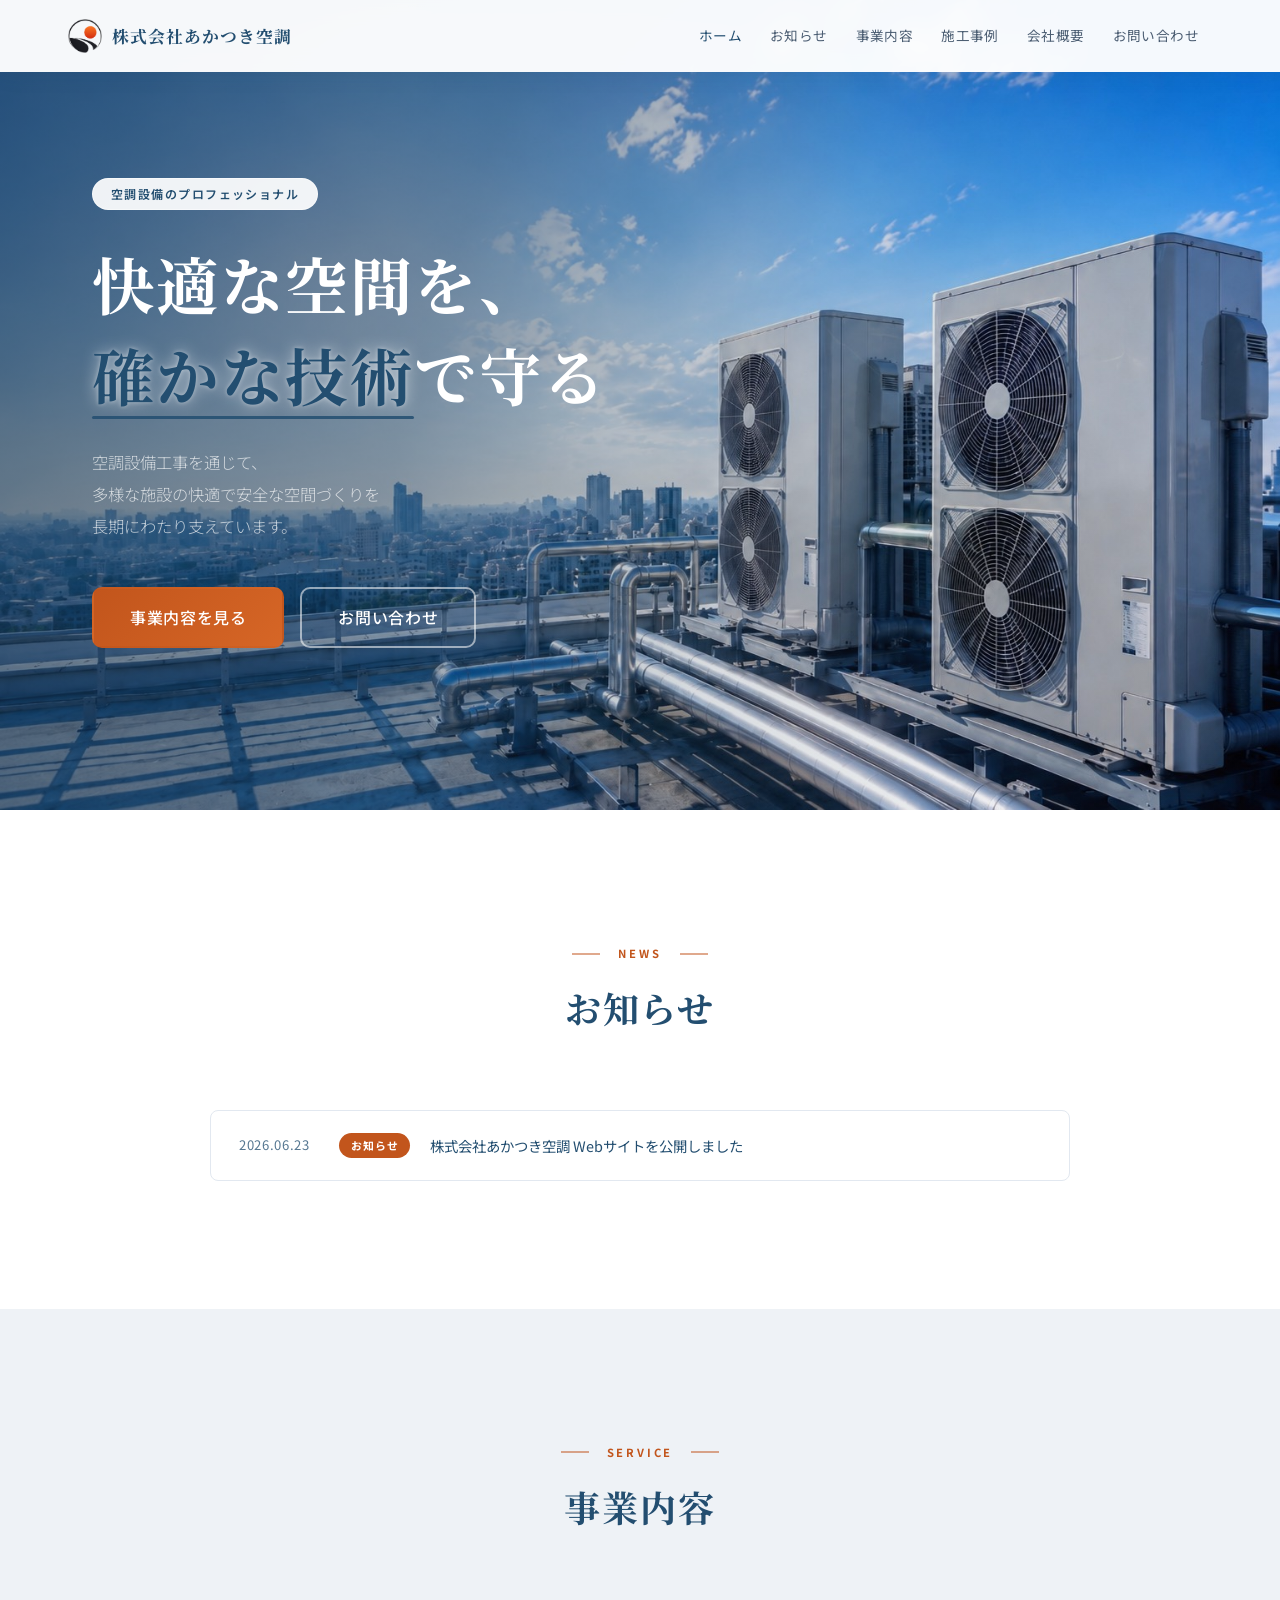
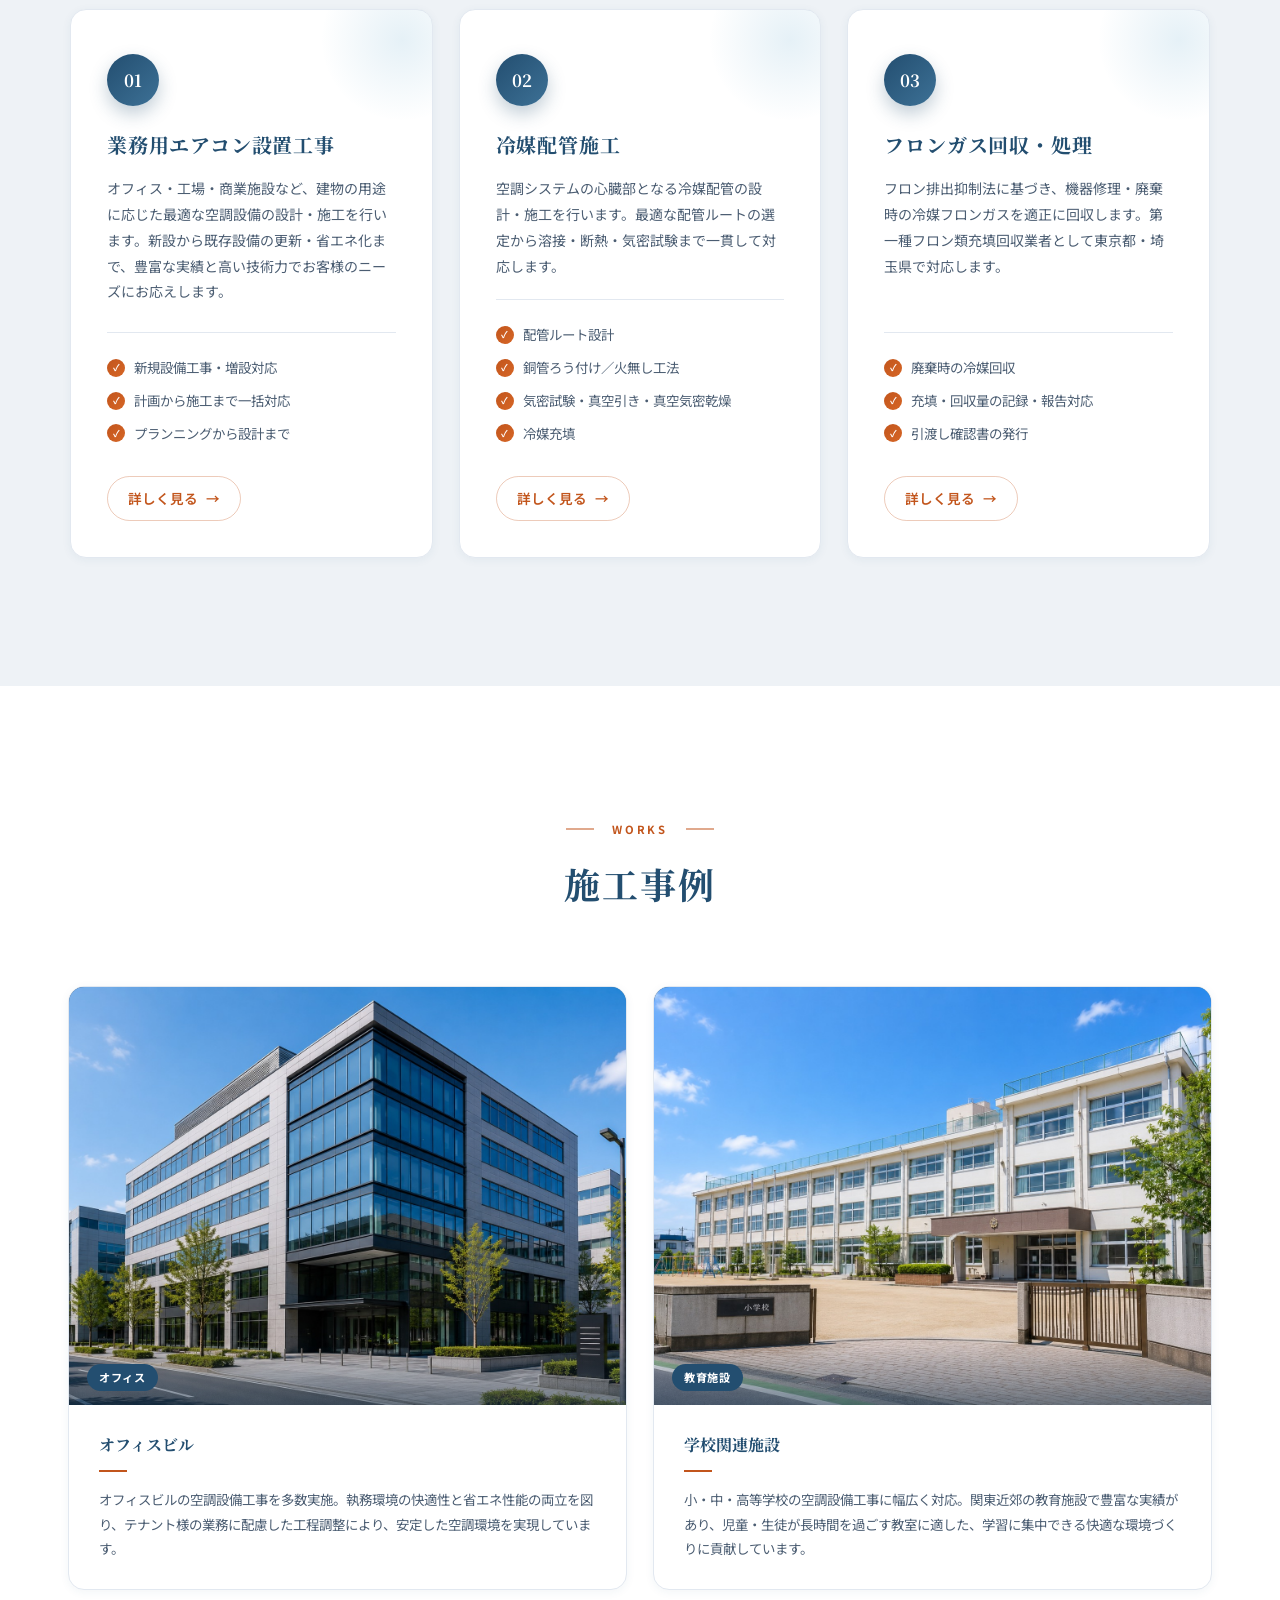
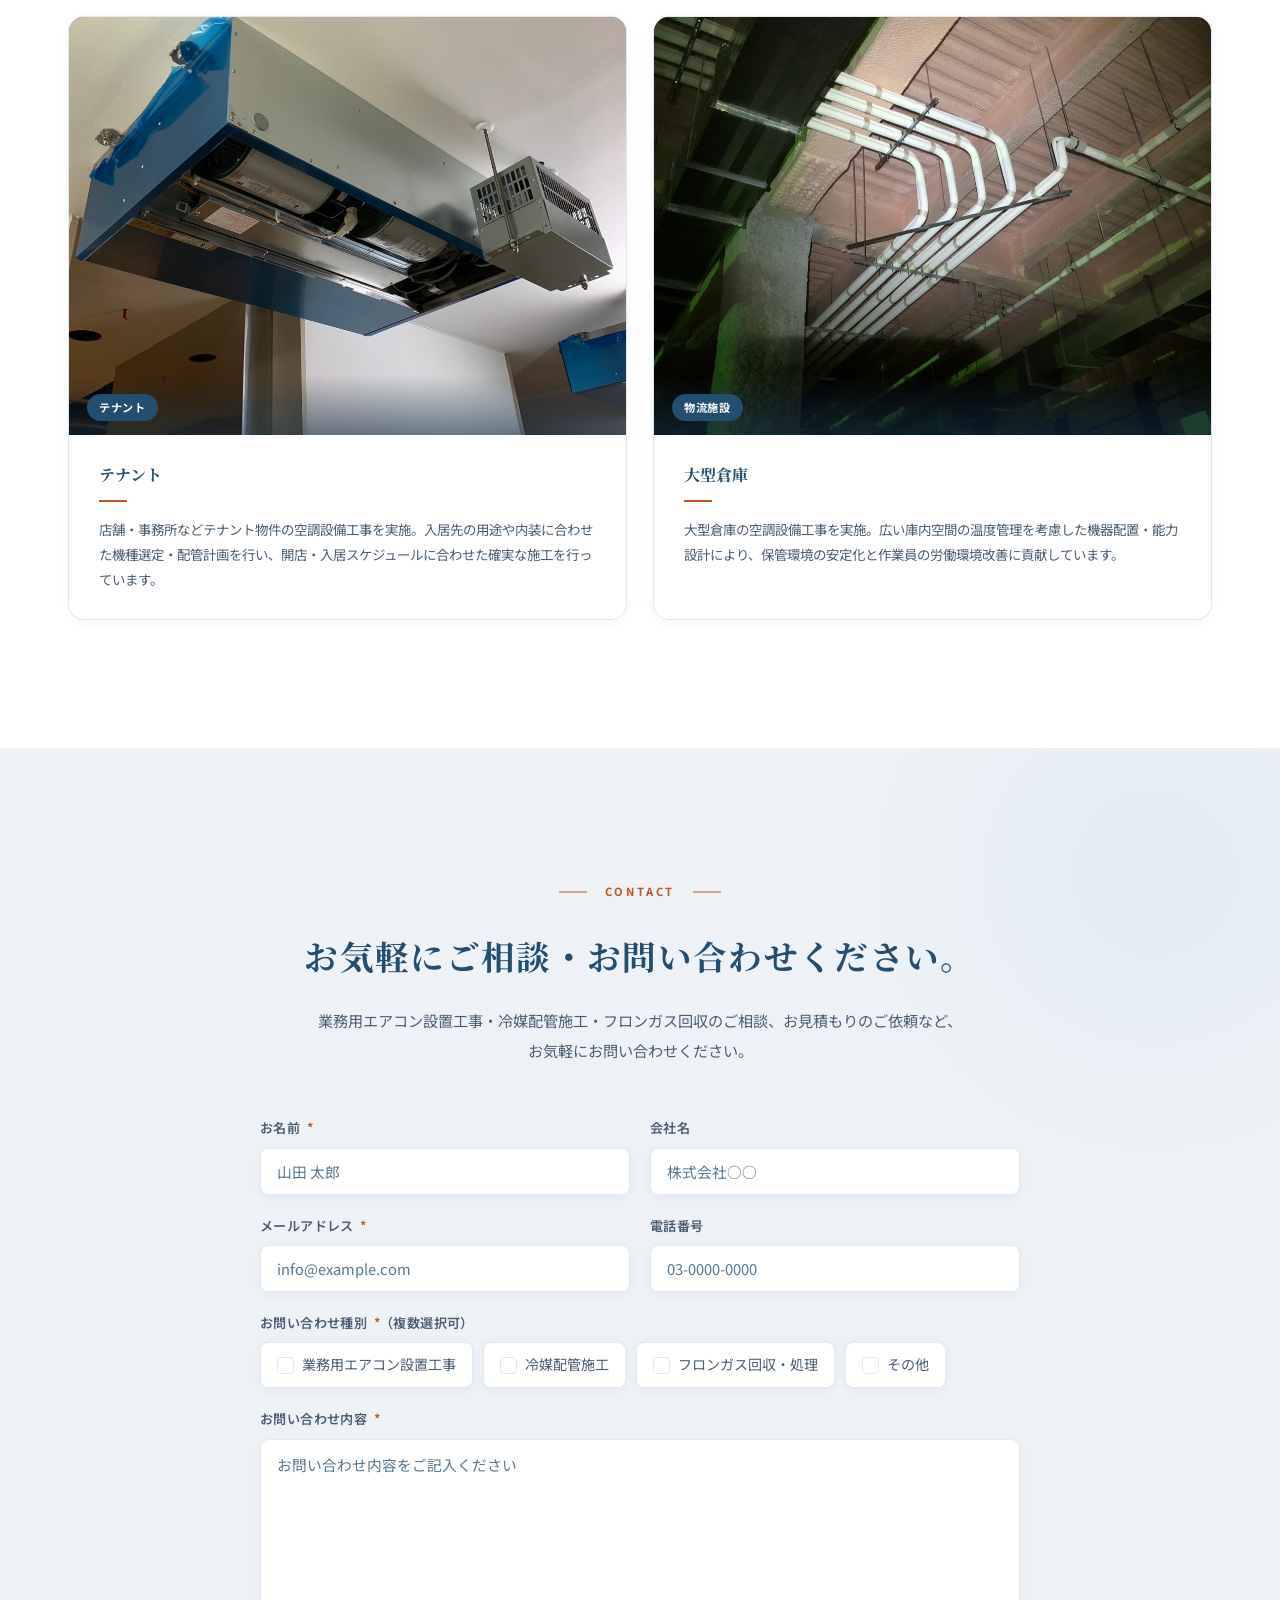
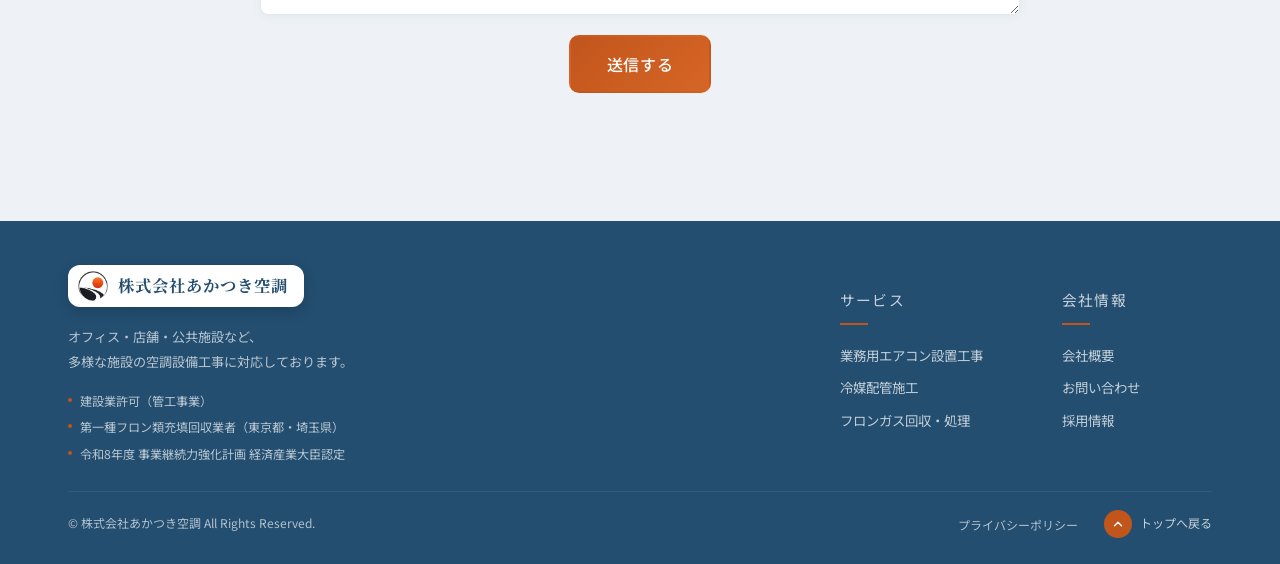
==== index.html @ e785bf06 "修正0901" ====
<!DOCTYPE html>
<html lang="ja">
<head>
    <meta charset="UTF-8">
    <meta name="viewport" content="width=device-width, initial-scale=1.0">
    <meta name="description" content="株式会社あかつき空調 - 業務用エアコン設置工事・メンテナンスを通じて、多様な施設の快適で安全な空間づくりを長期にわたり支えています。">
    <title>株式会社あかつき空調 | 業務用エアコン設置工事・メンテナンス</title>
    <!-- SEO: 本番公開時は https://example.com を実際のドメインに置き換えてください -->
    <link rel="canonical" href="https://example.com/">
    <meta name="robots" content="index, follow">
    <meta property="og:type" content="website">
    <meta property="og:site_name" content="株式会社あかつき空調">
    <meta property="og:locale" content="ja_JP">
    <meta property="og:title" content="株式会社あかつき空調 | 業務用エアコン設置工事・メンテナンス">
    <meta property="og:description" content="株式会社あかつき空調 - 業務用エアコン設置工事・メンテナンスを通じて、多様な施設の快適で安全な空間づくりを長期にわたり支えています。">
    <meta property="og:url" content="https://example.com/">
    <meta property="og:image" content="https://example.com/images/hero-photo.jpg.jpg">
    <meta name="twitter:card" content="summary_large_image">
    <meta name="twitter:title" content="株式会社あかつき空調 | 業務用エアコン設置工事・メンテナンス">
    <meta name="twitter:description" content="株式会社あかつき空調 - 業務用エアコン設置工事・メンテナンスを通じて、多様な施設の快適で安全な空間づくりを長期にわたり支えています。">
    <meta name="twitter:image" content="https://example.com/images/hero-photo.jpg.jpg">
    <link rel="icon" type="image/svg+xml" href="images/favicon.svg">
    <link rel="stylesheet" href="style.css">
    <link rel="preconnect" href="https://fonts.googleapis.com">
    <link rel="preconnect" href="https://fonts.gstatic.com" crossorigin>
    <link href="https://fonts.googleapis.com/css2?family=Noto+Serif+JP:wght@400;600;700&family=Noto+Sans+JP:wght@300;400;500;700&display=swap" rel="stylesheet">
    <script type="application/ld+json">
    {
        "@context": "https://schema.org",
        "@type": "Organization",
        "name": "株式会社あかつき空調",
        "url": "https://example.com/",
        "logo": "https://example.com/images/favicon.svg",
        "description": "業務用エアコン設置工事・冷媒配管施工・フロンガス回収処理を手がける空調設備の専門会社。",
        "foundingDate": "2025-05-23",
        "founder": {
            "@type": "Person",
            "name": "蝦名暁"
        },
        "areaServed": ["東京都", "埼玉県"]
    }
    </script>
</head>
<body>

    <!-- Header -->
    <header class="header" id="header">
        <div class="header__inner container">
            <a href="#" class="header__logo">
                <span class="logo__icon">
                    <img src="images/会社ロゴ.png" alt="株式会社あかつき空調" width="34" height="34" class="brand-mark">
                </span>
                <span class="logo__text">
                    <span class="logo__name">株式会社あかつき空調</span>
                </span>
            </a>

            <nav class="header__nav" id="nav">
                <ul class="nav__list">
                    <li><a href="#hero" class="nav__link">ホーム</a></li>
                    <li><a href="#news" class="nav__link">お知らせ</a></li>
                    <li><a href="#services" class="nav__link">事業内容</a></li>
                    <li><a href="#cases" class="nav__link">施工事例</a></li>
                    <li><a href="about.html" class="nav__link">会社概要</a></li>
                    <li><a href="#contact" class="nav__link">お問い合わせ</a></li>
                </ul>
            </nav>

            <button class="hamburger" id="hamburger" aria-label="メニューを開く">
                <span></span>
                <span></span>
                <span></span>
            </button>
        </div>
    </header>

    <main>

        <!-- ========== Hero ========== -->
        <section class="hero" id="hero">
            <div class="hero__bg-photo" aria-hidden="true"></div>
            <div class="hero__overlay" aria-hidden="true"></div>

            <div class="hero__content container">
                <p class="hero__badge fade-in">空調設備のプロフェッショナル</p>
                <h1 class="hero__title fade-in">
                    快適な空間を、<br>
                    <span class="hero__title--accent">確かな技術</span>で守る
                </h1>
                <p class="hero__desc fade-in">
                    空調設備工事を通じて、<br>多様な施設の快適で安全な空間づくりを<br>長期にわたり支えています。
                </p>
                <div class="hero__buttons fade-in">
                    <a href="#services" class="btn btn--primary btn--lg">事業内容を見る</a>
                    <a href="#contact" class="btn btn--outline btn--lg">お問い合わせ</a>
                </div>
            </div>

        </section>

        <!-- ========== News ========== -->
        <section class="news" id="news">
            <div class="container">
                <div class="section-header reveal">
                    <span class="section-label">NEWS</span>
                    <h2 class="section-title">お知らせ</h2>
                </div>
                <ul class="news__list">
                    <li class="news-item reveal">
                        <time class="news-item__date" datetime="2026-06-23">2026.06.23</time>
                        <span class="news-item__cat">お知らせ</span>
                        <span class="news-item__title">株式会社あかつき空調 Webサイトを公開しました</span>
                    </li>
                </ul>
            </div>
        </section>

        <!-- ========== Services ========== -->
        <section class="services" id="services">
            <div class="container">
                <div class="section-header reveal">
                    <span class="section-label">SERVICE</span>
                    <h2 class="section-title">事業内容</h2>
                </div>

                <div class="services__grid">

                    <div class="service-card reveal">
                        <div class="service-card__num">01</div>
                        <h3 class="service-card__title">業務用エアコン設置工事</h3>
                        <p class="service-card__text">オフィス・工場・商業施設など、建物の用途に応じた最適な空調設備の設計・施工を行います。新設から既存設備の更新・省エネ化まで、豊富な実績と高い技術力でお客様のニーズにお応えします。</p>
                        <ul class="service-card__list">
                            <li>新規設備工事・増設対応</li>
                            <li>計画から施工まで一括対応</li>
                            <li>プランニングから設計まで</li>
                        </ul>
                        <a href="service-construction.html" class="service-card__link">詳しく見る <span class="arrow">→</span></a>
                    </div>

                    <div class="service-card reveal">
                        <div class="service-card__num">02</div>
                        <h3 class="service-card__title">冷媒配管施工</h3>
                        <p class="service-card__text">空調システムの心臓部となる冷媒配管の設計・施工を行います。最適な配管ルートの選定から溶接・断熱・気密試験まで一貫して対応します。</p>
                        <ul class="service-card__list">
                            <li>配管ルート設計</li>
                            <li>銅管ろう付け／火無し工法</li>
                            <li>気密試験・真空引き・真空気密乾燥</li>
                            <li>冷媒充填</li>
                        </ul>
                        <a href="service-maintenance.html" class="service-card__link">詳しく見る <span class="arrow">→</span></a>
                    </div>

                    <div class="service-card reveal">
                        <div class="service-card__num">03</div>
                        <h3 class="service-card__title">フロンガス回収・処理</h3>
                        <p class="service-card__text">フロン排出抑制法に基づき、機器修理・廃棄時の冷媒フロンガスを適正に回収します。第一種フロン類充填回収業者として東京都・埼玉県で対応します。</p>
                        <ul class="service-card__list">
                            <li>廃棄時の冷媒回収</li>
                            <li>充填・回収量の記録・報告対応</li>
                            <li>引渡し確認書の発行</li>
                        </ul>
                        <a href="service-freon.html" class="service-card__link">詳しく見る <span class="arrow">→</span></a>
                    </div>

                </div>
            </div>
        </section>

        <!-- ========== Cases ========== -->
        <section class="cases" id="cases">
            <div class="container">
                <div class="section-header reveal">
                    <span class="section-label">WORKS</span>
                    <h2 class="section-title">施工事例</h2>
                </div>

                <div class="cases__grid">

                    <article class="case-card reveal">
                        <div class="case-card__thumb case-card__thumb--office">
                            <img src="images/オフィスビル.jpg" alt="オフィスビルの業務用エアコン設置工事" loading="lazy">
                            <span class="case-card__category">オフィス</span>
                        </div>
                        <div class="case-card__body">
                            <h3 class="case-card__title">オフィスビル</h3>
                            <p class="case-card__text">オフィスビルの空調設備工事を多数実施。執務環境の快適性と省エネ性能の両立を図り、テナント様の業務に配慮した工程調整により、安定した空調環境を実現しています。</p>
                        </div>
                    </article>

                    <article class="case-card reveal">
                        <div class="case-card__thumb case-card__thumb--school">
                            <img src="images/小学校.jpg" alt="学校施設の業務用エアコン設置工事" loading="lazy">
                            <span class="case-card__category">教育施設</span>
                        </div>
                        <div class="case-card__body">
                            <h3 class="case-card__title">学校関連施設</h3>
                            <p class="case-card__text">小・中・高等学校の空調設備工事に幅広く対応。関東近郊の教育施設で豊富な実績があり、児童・生徒が長時間を過ごす教室に適した、学習に集中できる快適な環境づくりに貢献しています。</p>
                        </div>
                    </article>

                    <article class="case-card reveal">
                        <div class="case-card__thumb case-card__thumb--tenant">
                            <img src="images/テナント.jpg" alt="テナントの業務用エアコン設置工事" loading="lazy">
                            <span class="case-card__category">テナント</span>
                        </div>
                        <div class="case-card__body">
                            <h3 class="case-card__title">テナント</h3>
                            <p class="case-card__text">店舗・事務所などテナント物件の空調設備工事を実施。入居先の用途や内装に合わせた機種選定・配管計画を行い、開店・入居スケジュールに合わせた確実な施工を行っています。</p>
                        </div>
                    </article>

                    <article class="case-card reveal">
                        <div class="case-card__thumb case-card__thumb--warehouse">
                            <img src="images/大型倉庫.jpg" alt="大型倉庫の業務用エアコン設置工事" loading="lazy">
                            <span class="case-card__category">物流施設</span>
                        </div>
                        <div class="case-card__body">
                            <h3 class="case-card__title">大型倉庫</h3>
                            <p class="case-card__text">大型倉庫の空調設備工事を実施。広い庫内空間の温度管理を考慮した機器配置・能力設計により、保管環境の安定化と作業員の労働環境改善に貢献しています。</p>
                        </div>
                    </article>

                </div>
            </div>
        </section>

        <!-- ========== Contact ========== -->
        <section class="contact" id="contact">
            <div class="contact__glow"></div>
            <div class="container">
                <div class="contact__inner reveal">
                    <span class="section-label">CONTACT</span>
                    <h2 class="contact__title">お気軽にご相談・お問い合わせください。</h2>
                    <p class="contact__desc">
                        業務用エアコン設置工事・冷媒配管施工・フロンガス回収のご相談、お見積もりのご依頼など、<br class="pc-only">
                        お気軽にお問い合わせください。
                    </p>

                    <form class="contact__form" novalidate>
                        <div class="contact__form-row">
                            <div class="contact__form-group">
                                <label class="contact__label" for="cf-name">お名前 <span class="contact__required">*</span></label>
                                <input class="contact__input" type="text" id="cf-name" name="name" placeholder="山田 太郎">
                            </div>
                            <div class="contact__form-group">
                                <label class="contact__label" for="cf-company">会社名</label>
                                <input class="contact__input" type="text" id="cf-company" name="company" placeholder="株式会社○○">
                            </div>
                        </div>
                        <div class="contact__form-row">
                            <div class="contact__form-group">
                                <label class="contact__label" for="cf-email">メールアドレス <span class="contact__required">*</span></label>
                                <input class="contact__input" type="email" id="cf-email" name="email" placeholder="info@example.com">
                            </div>
                            <div class="contact__form-group">
                                <label class="contact__label" for="cf-tel">電話番号</label>
                                <input class="contact__input" type="tel" id="cf-tel" name="tel" placeholder="03-0000-0000">
                            </div>
                        </div>
                        <div class="contact__form-group">
                            <span class="contact__label" id="cf-type-label">お問い合わせ種別 <span class="contact__required">*</span>（複数選択可）</span>
                            <div class="contact__checkbox-group" id="cf-type" role="group" aria-labelledby="cf-type-label">
                                <label class="contact__checkbox">
                                    <input type="checkbox" class="contact__checkbox-input" value="業務用エアコン設置工事">
                                    <span>業務用エアコン設置工事</span>
                                </label>
                                <label class="contact__checkbox">
                                    <input type="checkbox" class="contact__checkbox-input" value="冷媒配管施工">
                                    <span>冷媒配管施工</span>
                                </label>
                                <label class="contact__checkbox">
                                    <input type="checkbox" class="contact__checkbox-input" value="フロンガス回収・処理">
                                    <span>フロンガス回収・処理</span>
                                </label>
                                <label class="contact__checkbox">
                                    <input type="checkbox" class="contact__checkbox-input" value="その他">
                                    <span>その他</span>
                                </label>
                            </div>
                            <input type="hidden" name="type" id="cf-type-value">
                        </div>
                        <div class="contact__form-group">
                            <label class="contact__label" for="cf-message">お問い合わせ内容 <span class="contact__required">*</span></label>
                            <textarea class="contact__textarea" id="cf-message" name="message" rows="6" placeholder="お問い合わせ内容をご記入ください"></textarea>
                        </div>
                        <div class="contact__form-submit">
                            <button type="submit" class="btn btn--primary btn--lg">送信する</button>
                        </div>
                    </form>
                </div>
            </div>
        </section>

    </main>

    <!-- ========== Footer ========== -->
    <footer class="footer">
        <div class="container">
            <div class="footer__main">
                <div class="footer__brand">
                    <a href="#" class="footer__logo">
                        <img src="images/会社ロゴ.png" alt="株式会社あかつき空調" width="30" height="30" class="brand-mark">
                        <span class="footer__logo-text">
                            <span class="footer__logo-name">株式会社あかつき空調</span>
                        </span>
                    </a>
                    <p class="footer__desc">オフィス・店舗・公共施設など、<br>多様な施設の空調設備工事に対応しております。</p>
                    <ul class="footer__license-list">
                        <li>建設業許可（管工事業）</li>
                        <li>第一種フロン類充填回収業者（東京都・埼玉県）</li>
                        <li>令和8年度 事業継続力強化計画 経済産業大臣認定</li>
                    </ul>
                </div>

                <nav class="footer__nav">
                    <div class="footer__col">
                        <h4 class="footer__col-title">サービス</h4>
                        <ul>
                            <li><a href="service-construction.html">業務用エアコン設置工事</a></li>
                            <li><a href="service-maintenance.html">冷媒配管施工</a></li>
                            <li><a href="service-freon.html">フロンガス回収・処理</a></li>
                        </ul>
                    </div>
                    <div class="footer__col">
                        <h4 class="footer__col-title">会社情報</h4>
                        <ul>
                            <li><a href="about.html#message">会社概要</a></li>
                            <li><a href="#contact">お問い合わせ</a></li>
                            <li><a href="recruit.html">採用情報</a></li>
                        </ul>
                    </div>
                </nav>
            </div>

            <div class="footer__bottom">
                <p class="footer__copy">&copy; 株式会社あかつき空調 All Rights Reserved.</p>
                <div class="footer__bottom-right">
                    <ul class="footer__links">
                        <li><a href="privacy.html">プライバシーポリシー</a></li>
                    </ul>
                    <a href="#hero" class="footer__totop">
                        <span class="footer__totop-icon" aria-hidden="true">
                            <svg viewBox="0 0 24 24" fill="none" stroke="currentColor" stroke-width="2.4" stroke-linecap="round" stroke-linejoin="round">
                                <polyline points="6 15 12 9 18 15"></polyline>
                            </svg>
                        </span>
                        トップへ戻る
                    </a>
                </div>
            </div>
        </div>
    </footer>

    <script src="script.js"></script>
</body>
</html>
---- style.css ----
/* =====================================================
   AKATSUKI KUCHO — style.css
===================================================== */

/* ----- Variables ----- */
:root {
    --navy:        #234E70; /* Primary */
    --navy-2:      #2C5D82; /* Primary hover/focus */
    --navy-3:      #3D7196; /* Primary, lighter (gradients) */
    --navy-dark:   #16324A; /* Primary, darkest (overlays / footer depth) */
    --accent:      #7FB8D6; /* Cool accent (pale ice-blue) — used on dark backgrounds */
    --accent-2:    #93C5DD; /* Cool accent hover */
    --orange:      #C2551C; /* Warm highlight (bright, used sparingly) — used on light backgrounds */
    --orange-2:    #D66626; /* Warm highlight hover */
    --white:       #FFFFFF; /* Surface */
    --bg:          #F8FAFC; /* Background */
    --bg-2:        #EEF2F6; /* Background, slightly deeper (services / contact) */
    --border:      #E2E8F0;
    --gray:        #567791; /* Secondary */
    --text:        #1F2937; /* Text */
    --text-2:      #4B5D72; /* Text, muted */

    --serif:  'Noto Serif JP', serif;
    --sans:   'Noto Sans JP', sans-serif;

    --sh-sm:     0 2px 10px rgba(35,78,112,.06);
    --sh-md:     0 10px 32px rgba(35,78,112,.08);
    --sh-lg:     0 20px 60px rgba(35,78,112,.12);
    --sh-orange: 0 8px 22px rgba(194,85,28,.30);

    --ease:   0.3s ease;
    --r:      8px;
    --r-lg:   16px;
    --header: 72px;
    --wrap:   1200px;
}

/* ----- Reset ----- */
*, *::before, *::after { box-sizing: border-box; margin: 0; padding: 0; }
html  { scroll-behavior: smooth; }
body  { font-family: var(--sans); color: var(--text); background: var(--white); line-height: 1.7; -webkit-font-smoothing: antialiased; }
img   { max-width: 100%; display: block; }
a     { text-decoration: none; color: inherit; }
ul    { list-style: none; }
button { font-family: inherit; }

/* ----- Layout ----- */
.container {
    max-width: var(--wrap);
    margin: 0 auto;
    padding: 0 28px;
}

.pc-only { display: block; }

/* ----- Buttons ----- */
.btn {
    display: inline-flex;
    align-items: center;
    justify-content: center;
    gap: 8px;
    padding: 11px 26px;
    border-radius: var(--r);
    font-family: var(--sans);
    font-size: .9rem;
    font-weight: 500;
    letter-spacing: .04em;
    cursor: pointer;
    border: 2px solid transparent;
    transition: background var(--ease), border-color var(--ease),
                color var(--ease), transform var(--ease), box-shadow var(--ease);
}

.btn--lg { padding: 15px 36px; font-size: 1rem; border-radius: 10px; }

.btn--primary {
    background: linear-gradient(135deg, var(--orange) 0%, var(--orange-2) 100%);
    color: var(--white);
    border-color: transparent;
}
.btn--primary:hover {
    background: linear-gradient(135deg, var(--orange-2) 0%, #E07A3C 100%);
    border-color: transparent;
    transform: translateY(-2px);
    box-shadow: var(--sh-orange);
}

.btn--outline {
    background: transparent;
    color: var(--white);
    border-color: rgba(255,255,255,.55);
}
.btn--outline:hover {
    background: rgba(255,255,255,.08);
    border-color: var(--white);
}

.btn--white {
    background: var(--white);
    color: var(--navy);
    border-color: var(--white);
    font-weight: 700;
}
.btn--white:hover {
    background: var(--bg);
    transform: translateY(-2px);
    box-shadow: var(--sh-lg);
}

/* ----- Section header ----- */
.section-header {
    text-align: center;
    margin-bottom: 72px;
}

.section-label {
    display: inline-block;
    font-size: .7rem;
    font-weight: 700;
    letter-spacing: .25em;
    color: var(--orange);
    margin-bottom: 14px;
    position: relative;
    padding: 0 18px;
}
.section-label::before,
.section-label::after {
    content: '';
    position: absolute;
    top: 50%;
    width: 28px;
    height: 1px;
    background: var(--orange);
    transform: translateY(-50%);
}
.section-label::before { right: 100%; }
.section-label::after  { left:  100%; }

.section-label--light            { color: rgba(255,255,255,.65); }
.section-label--light::before,
.section-label--light::after     { background: rgba(255,255,255,.35); }

.section-title {
    font-family: var(--serif);
    font-size: clamp(1.7rem, 3vw, 2.25rem);
    font-weight: 700;
    color: var(--navy);
    letter-spacing: .05em;
    margin-bottom: 16px;
}
.section-title--light { color: var(--white); }

.section-desc {
    color: var(--text-2);
    font-size: .95rem;
    max-width: 480px;
    margin: 0 auto;
}

/* ----- Scroll-reveal ----- */
.reveal {
    opacity: 0;
    transform: translateY(36px);
    transition: opacity .7s ease, transform .7s ease;
}
.reveal.visible {
    opacity: 1;
    transform: none;
}

/* ----- Hero fade-in (on load) ----- */
.fade-in {
    opacity: 0;
    transform: translateY(24px);
    animation: fadeUp .85s ease forwards;
}
.fade-in:nth-child(1) { animation-delay: .10s; }
.fade-in:nth-child(2) { animation-delay: .22s; }
.fade-in:nth-child(3) { animation-delay: .38s; }
.fade-in:nth-child(4) { animation-delay: .54s; }

@keyframes fadeUp {
    to { opacity: 1; transform: none; }
}

/* =====================================================
   HEADER
===================================================== */
.header {
    position: fixed;
    inset: 0 0 auto 0;
    height: var(--header);
    z-index: 200;
    background: rgba(255,255,255,.96);
    backdrop-filter: blur(10px);
    box-shadow: 0 2px 20px rgba(35,78,112,.10);
    transition: background var(--ease), box-shadow var(--ease);
}
.header.scrolled.scrolling {
    background: rgba(255,255,255,.75);
    box-shadow: none;
}

.header__inner {
    display: flex;
    align-items: center;
    height: 100%;
    gap: 24px;
}

/* Logo */
.header__logo {
    display: flex;
    align-items: center;
    gap: 10px;
    flex-shrink: 0;
}
.brand-mark {
    display: block;
    object-fit: contain;
}
.logo__text {
    display: flex;
    flex-direction: column;
    line-height: 1.1;
}
.logo__name {
    font-family: var(--serif);
    font-size: 1.05rem;
    font-weight: 700;
    color: var(--navy);
    letter-spacing: .06em;
}

/* Nav */
.header__nav { margin-left: auto; }

.nav__list {
    display: flex;
    gap: 2px;
}
.nav__link {
    display: block;
    padding: 8px 13px;
    font-size: .85rem;
    color: var(--text-2);
    font-weight: 400;
    border-radius: var(--r);
    letter-spacing: .03em;
    transition: color var(--ease), background var(--ease);
}
.nav__link:hover {
    color: var(--navy);
    background: rgba(127,184,214,.14);
}
.nav__link--active { color: var(--navy); background: transparent; }

/* Hamburger */
.hamburger {
    display: none;
    flex-direction: column;
    justify-content: center;
    gap: 5px;
    width: 38px;
    height: 38px;
    background: none;
    border: none;
    cursor: pointer;
    padding: 5px;
    margin-left: auto;
}
.hamburger span {
    display: block;
    height: 2px;
    background: var(--navy);
    border-radius: 2px;
    transition: transform .3s ease, opacity .3s ease;
    transform-origin: center;
}
.hamburger.open span:nth-child(1) { transform: translateY(7px) rotate(45deg); }
.hamburger.open span:nth-child(2) { opacity: 0; transform: scaleX(0); }
.hamburger.open span:nth-child(3) { transform: translateY(-7px) rotate(-45deg); }

/* =====================================================
   HERO
===================================================== */
.hero {
    position: relative;
    min-height: 90vh;
    display: flex;
    align-items: center;
    background: var(--navy-dark); /* ultimate fallback */
    overflow: hidden;
    padding-top: var(--header);
}

/* Hero background photo */
.hero__bg-photo {
    position: absolute;
    inset: 0;
    z-index: 0;
    background-image: url('images/heroグリッド無.jpg');
    background-size: cover;
    background-position: center bottom;
    background-repeat: no-repeat;
}

/* Left-to-right overlay: dark on text side, transparent on bright side */
.hero__overlay {
    position: absolute;
    inset: 0;
    z-index: 1;
    background: linear-gradient(
        108deg,
        rgba(22, 50, 74, 0.68) 0%,
        rgba(22, 50, 74, 0.50) 35%,
        rgba(22, 50, 74, 0.16) 60%,
        rgba(22, 50, 74, 0.0)  100%
    );
}



/* Content */
.hero__content {
    position: relative;
    z-index: 4;
    max-width: 760px;
    padding-top: 32px;
    padding-bottom: 88px;
    margin-left: 5%;
    margin-right: auto;
}

.hero__badge {
    display: inline-block;
    background: rgba(255,255,255,.92);
    border: 1px solid rgba(255,255,255,.5);
    color: var(--navy);
    padding: 5px 18px;
    border-radius: 100px;
    font-size: .75rem;
    font-weight: 600;
    letter-spacing: .12em;
    margin-bottom: 28px;
}

.hero__title {
    font-family: var(--serif);
    font-size: clamp(2.3rem, 5vw, 3.9rem);
    font-weight: 700;
    color: var(--white);
    line-height: 1.45;
    margin-bottom: 28px;
    letter-spacing: .04em;
}
.hero__title--accent {
    color: var(--navy);
    text-shadow: 0 0 16px rgba(255,255,255,.6), 0 0 4px rgba(255,255,255,.4);
    position: relative;
    display: inline-block;
}
.hero__title--accent::after {
    content: '';
    position: absolute;
    bottom: 0px;
    left: 0;
    right: 0;
    height: 3px;
    background: var(--navy);
    border-radius: 2px;
    opacity: .85;
}

.hero__desc {
    color: rgba(255,255,255,.7);
    font-size: 1.02rem;
    font-weight: 300;
    line-height: 1.95;
    margin-bottom: 44px;
}

.hero__buttons { display: flex; gap: 16px; flex-wrap: wrap; }



/* =====================================================
   SERVICES
===================================================== */
.services {
    padding: 128px 0;
    background: var(--bg-2);
}

.services__grid {
    display: grid;
    grid-template-columns: repeat(3, 1fr);
    gap: 26px;
    max-width: 1140px;
    margin: 0 auto;
}

.service-card {
    background: var(--white);
    border: 1px solid var(--border);
    border-radius: var(--r-lg);
    padding: 44px 36px 36px;
    position: relative;
    overflow: hidden;
    box-shadow: var(--sh-sm);
    transition: transform .4s var(--ease), box-shadow .4s var(--ease), border-color var(--ease);
    display: flex;
    flex-direction: column;
}

/* Top accent bar that sweeps in on hover */
.service-card::before {
    content: '';
    position: absolute;
    top: 0; left: 0; right: 0;
    height: 4px;
    background: linear-gradient(90deg, var(--orange) 0%, var(--navy-3) 100%);
    transform: scaleX(0);
    transform-origin: left;
    transition: transform .5s ease;
}
.service-card:hover::before { transform: scaleX(1); }

/* Soft decorative glow tucked into the corner */
.service-card::after {
    content: '';
    position: absolute;
    top: -50px; right: -50px;
    width: 160px;
    height: 160px;
    background: radial-gradient(circle, rgba(127,184,214,.20) 0%, rgba(127,184,214,0) 72%);
    border-radius: 50%;
    z-index: 0;
    pointer-events: none;
    transition: transform .5s ease;
}
.service-card:hover::after { transform: scale(1.15); }

.service-card > * {
    position: relative;
    z-index: 1;
}

.service-card:hover {
    transform: translateY(-8px);
    box-shadow: 0 22px 46px rgba(35,78,112,.16), 0 6px 18px rgba(194,85,28,.07);
    border-color: rgba(127,184,214,.45);
}

/* Featured (dark) card */
.service-card--dark {
    background: linear-gradient(150deg, var(--navy) 0%, var(--navy-3) 100%);
    border-color: transparent;
    color: var(--white);
}
.service-card--dark:hover { border-color: rgba(127,184,214,.45); }

.service-card__badge {
    position: absolute;
    top: -12px;
    left: 36px;
    background: var(--navy);
    color: var(--white);
    font-size: .68rem;
    font-weight: 700;
    padding: 4px 12px;
    border-radius: 100px;
    letter-spacing: .06em;
}

.service-card__num {
    width: 52px;
    height: 52px;
    border-radius: 50%;
    background: linear-gradient(135deg, var(--navy) 0%, var(--navy-3) 100%);
    color: var(--white);
    font-family: var(--serif);
    font-size: 1.05rem;
    font-weight: 700;
    letter-spacing: 0;
    display: flex;
    align-items: center;
    justify-content: center;
    margin-bottom: 22px;
    box-shadow: 0 8px 18px rgba(35,78,112,.28);
    transition: transform var(--ease);
}
.service-card:hover .service-card__num { transform: scale(1.08) rotate(-6deg); }
.service-card--dark .service-card__num { background: rgba(255,255,255,.12); box-shadow: none; }

.service-card__icon-wrap {
    width: 66px;
    height: 66px;
    background: rgba(127,184,214,.10);
    border-radius: 13px;
    display: flex;
    align-items: center;
    justify-content: center;
    margin-bottom: 24px;
}
.service-card--dark .service-card__icon-wrap { background: rgba(255,255,255,.08); }

.service-card__title {
    font-family: var(--serif);
    font-size: 1.25rem;
    font-weight: 700;
    color: var(--navy);
    letter-spacing: .04em;
    margin-bottom: 14px;
}
.service-card--dark .service-card__title { color: var(--white); }

.service-card__text {
    font-size: .875rem;
    color: var(--text-2);
    flex: 1;
    line-height: 1.85;
    margin-bottom: 20px;
}
.service-card--dark .service-card__text { color: rgba(255,255,255,.65); }

.service-card__list {
    border-top: 1px solid var(--border);
    padding-top: 18px;
    margin-bottom: 26px;
}
.service-card--dark .service-card__list { border-color: rgba(255,255,255,.12); }

.service-card__list li {
    font-size: .84rem;
    color: var(--text-2);
    padding: 5px 0;
    display: flex;
    align-items: center;
    gap: 9px;
}
.service-card--dark .service-card__list li { color: rgba(255,255,255,.7); }

.service-card__list li::before {
    content: '✓';
    width: 18px;
    height: 18px;
    flex-shrink: 0;
    border-radius: 50%;
    background: linear-gradient(135deg, var(--orange) 0%, var(--orange-2) 100%);
    color: var(--white);
    font-size: .58rem;
    font-weight: 700;
    line-height: 1;
    display: flex;
    align-items: center;
    justify-content: center;
}

.service-card__link {
    align-self: flex-start;
    font-size: .85rem;
    font-weight: 600;
    color: var(--orange);
    display: inline-flex;
    align-items: center;
    gap: 8px;
    padding: 10px 20px;
    border-radius: 100px;
    border: 1.5px solid rgba(194,85,28,.3);
    transition: background var(--ease), color var(--ease), border-color var(--ease), gap var(--ease);
}
.service-card__link:hover {
    background: var(--orange);
    border-color: var(--orange);
    color: var(--white);
    gap: 12px;
}
.service-card__link--light { color: rgba(255,255,255,.85); border-color: rgba(255,255,255,.3); }
.service-card__link--light:hover { background: var(--white); color: var(--navy); border-color: var(--white); }

.arrow { display: inline-block; transition: transform var(--ease); }
.service-card__link:hover .arrow { transform: translateX(4px); }

/* =====================================================
   FEATURES
===================================================== */
/* =====================================================
   STATS
===================================================== */
.stats {
    position: relative;
    padding: 128px 0;
    background: var(--navy);
    overflow: hidden;
}

.stats__bg-grid {
    position: absolute;
    inset: 0;
    background-image:
        linear-gradient(rgba(127,184,214,.05) 1px, transparent 1px),
        linear-gradient(90deg, rgba(127,184,214,.05) 1px, transparent 1px);
    background-size: 56px 56px;
}

.stats .container { position: relative; z-index: 1; }

.stats__grid {
    display: grid;
    grid-template-columns: repeat(4, 1fr);
    gap: 24px;
    margin-top: 8px;
}

.stat-item {
    text-align: center;
    padding: 44px 16px;
    border: 1px solid rgba(127,184,214,.20);
    border-radius: var(--r-lg);
    background: rgba(255,255,255,.04);
    box-shadow: inset 0 1px 0 rgba(255,255,255,.06);
    transition: background var(--ease), border-color var(--ease), box-shadow var(--ease);
}
.stat-item:hover {
    background: rgba(255,255,255,.07);
    border-color: rgba(127,184,214,.4);
    box-shadow:
        0 10px 28px rgba(16,32,48,.28),
        inset 0 1px 0 rgba(255,255,255,.1);
}

.stat-item__num {
    display: flex;
    align-items: baseline;
    justify-content: center;
    gap: 4px;
    margin-bottom: 10px;
}

.counter {
    font-family: var(--serif);
    font-size: clamp(2.6rem, 4vw, 3.5rem);
    font-weight: 700;
    color: var(--white);
    line-height: 1;
}

.stat-item__unit {
    font-size: 1rem;
    color: var(--accent);
    font-weight: 700;
}

.stat-item__label {
    font-size: .8rem;
    color: rgba(255,255,255,.68);
    letter-spacing: .07em;
}

/* =====================================================
   CASES
===================================================== */
.cases {
    padding: 128px 0;
    background: var(--white);
}

.cases__grid {
    display: grid;
    grid-template-columns: repeat(2, 1fr);
    gap: 26px;
}

.case-card {
    background: var(--white);
    border: 1px solid var(--border);
    border-radius: var(--r-lg);
    position: relative;
    overflow: hidden;
    box-shadow: var(--sh-sm);
    transition: transform var(--ease), box-shadow var(--ease), border-color var(--ease);
}
.case-card:hover {
    transform: translateY(-6px);
    box-shadow: 0 20px 42px rgba(35,78,112,.14), 0 6px 16px rgba(194,85,28,.06);
    border-color: rgba(127,184,214,.4);
}

/* Top accent bar that sweeps in on hover */
.case-card::before {
    content: '';
    position: absolute;
    top: 0; left: 0; right: 0;
    height: 4px;
    background: linear-gradient(90deg, var(--orange) 0%, var(--navy-3) 100%);
    transform: scaleX(0);
    transform-origin: left;
    transition: transform .5s ease;
    z-index: 3;
}
.case-card:hover::before { transform: scaleX(1); }

/* Thumbnail */
.case-card__thumb {
    aspect-ratio: 4 / 3;
    position: relative;
    display: flex;
    align-items: center;
    justify-content: center;
    overflow: hidden;
}
.case-card__thumb--office    { background: linear-gradient(140deg, #234E70 0%, #3D7196 60%, #16324A 100%); }
.case-card__thumb--school    { background: linear-gradient(140deg, #24485C 0%, #4A7B93 60%, #17323F 100%); }
.case-card__thumb--tenant    { background: linear-gradient(140deg, #2A567A 0%, #4A82A6 60%, #1A3A52 100%); }
.case-card__thumb--warehouse { background: linear-gradient(140deg, #2C4A63 0%, #5F7D95 60%, #1D3547 100%); }

/* Subtle pattern overlay */
.case-card__thumb::before {
    content: '';
    position: absolute;
    inset: 0;
    background:
        repeating-linear-gradient(0deg, transparent, transparent 28px, rgba(255,255,255,.025) 28px, rgba(255,255,255,.025) 29px),
        repeating-linear-gradient(90deg, transparent, transparent 28px, rgba(255,255,255,.025) 28px, rgba(255,255,255,.025) 29px);
}

/* Orange gradient accent at bottom */
.case-card__thumb::after {
    content: '';
    position: absolute;
    bottom: 0; left: 0; right: 0;
    height: 60px;
    background: linear-gradient(to top, rgba(22,50,74,.55), transparent);
}

.case-card__thumb img {
    position: absolute;
    inset: 0;
    width: 100%;
    height: 100%;
    object-fit: cover;
    z-index: 0;
    transition: transform .6s ease;
}
.case-card:hover .case-card__thumb img { transform: scale(1.08); }

.case-card__thumb-icon {
    position: absolute;
    z-index: 1;
}

.case-card__category {
    position: absolute;
    bottom: 14px;
    left: 18px;
    z-index: 2;
    background: var(--navy);
    color: var(--white);
    font-size: .7rem;
    font-weight: 700;
    padding: 4px 12px;
    border-radius: 100px;
    letter-spacing: .06em;
}

.case-card__body { padding: 28px 30px; }

.case-card__meta {
    font-size: .72rem;
    color: var(--gray);
    letter-spacing: .07em;
    margin-bottom: 9px;
}

.case-card__title {
    font-family: var(--serif);
    font-size: 1rem;
    font-weight: 700;
    color: var(--navy);
    line-height: 1.55;
    margin-bottom: 15px;
    padding-bottom: 14px;
    position: relative;
}
.case-card__title::after {
    content: '';
    position: absolute;
    left: 0;
    bottom: 0;
    width: 28px;
    height: 2px;
    background: var(--orange);
    transition: width var(--ease);
}
.case-card:hover .case-card__title::after { width: 44px; }

.case-card__text {
    font-size: .84rem;
    color: var(--text-2);
    line-height: 1.85;
}

/* =====================================================
   NEWS
===================================================== */
.news {
    padding: 128px 0;
    background: var(--white);
}

.news__list {
    max-width: 860px;
    margin: 0 auto;
    display: flex;
    flex-direction: column;
    gap: 10px;
}

.news-item {
    display: flex;
    align-items: center;
    gap: 20px;
    padding: 22px 28px;
    background: var(--white);
    border: 1px solid var(--border);
    border-radius: var(--r);
    transition: box-shadow var(--ease), transform var(--ease);
}
.news-item:hover {
    box-shadow: var(--sh-sm);
    transform: translateX(4px);
}

.news-item__date {
    font-size: .82rem;
    color: var(--gray);
    letter-spacing: .05em;
    white-space: nowrap;
    flex-shrink: 0;
    min-width: 80px;
}

.news-item__cat {
    flex-shrink: 0;
    font-size: .68rem;
    font-weight: 700;
    letter-spacing: .08em;
    padding: 3px 12px;
    border-radius: 100px;
    background: var(--orange);
    color: var(--white);
    white-space: nowrap;
}
.news-item__cat--work {
    background: var(--navy);
    color: var(--white);
}

.news-item__title {
    font-size: .9rem;
    color: var(--navy);
    line-height: 1.6;
    transition: color var(--ease);
}
a.news-item__title:hover { color: var(--navy-2); }

/* =====================================================
   CONTACT
===================================================== */
.contact {
    position: relative;
    padding: 128px 0;
    background: var(--bg-2);
    overflow: hidden;
}

.contact__glow {
    position: absolute;
    top: -200px;
    right: -200px;
    width: 650px;
    height: 650px;
    border-radius: 50%;
    background: radial-gradient(circle, rgba(127,184,214,.10) 0%, transparent 65%);
    pointer-events: none;
}

.contact .container { position: relative; z-index: 1; }

.contact__inner { text-align: center; }

.contact__title {
    font-family: var(--serif);
    font-size: clamp(1.6rem, 3vw, 2.1rem);
    font-weight: 700;
    color: var(--navy);
    margin: 12px 0 20px;
    letter-spacing: .04em;
}

.contact__desc {
    color: var(--text-2);
    font-size: .95rem;
    line-height: 2;
    margin-bottom: 52px;
}

.contact__form {
    width: 100%;
    max-width: 760px;
    margin: 0 auto;
    text-align: left;
}

.contact__form-row {
    display: grid;
    grid-template-columns: 1fr 1fr;
    gap: 20px;
}

.contact__form-group {
    display: flex;
    flex-direction: column;
    gap: 8px;
    margin-bottom: 20px;
}

.contact__label {
    font-size: .82rem;
    color: var(--text-2);
    font-weight: 600;
    letter-spacing: .03em;
}

.contact__required {
    color: var(--orange);
    margin-left: 3px;
}

.contact__input,
.contact__select,
.contact__textarea {
    width: 100%;
    background: var(--white);
    border: 1.5px solid var(--border);
    border-radius: var(--r);
    padding: 12px 16px;
    font-family: var(--sans);
    font-size: .92rem;
    color: var(--text);
    outline: none;
    transition: border-color var(--ease), box-shadow var(--ease);
    -webkit-appearance: none;
    appearance: none;
    box-shadow: var(--sh-sm);
}

.contact__input::placeholder,
.contact__textarea::placeholder {
    color: var(--gray);
}

.contact__select {
    background-image: url("data:image/svg+xml,%3Csvg xmlns='http://www.w3.org/2000/svg' width='12' height='8' viewBox='0 0 12 8'%3E%3Cpath d='M1 1l5 5 5-5' stroke='%23567791' stroke-width='1.8' fill='none' stroke-linecap='round' stroke-linejoin='round'/%3E%3C/svg%3E");
    background-repeat: no-repeat;
    background-position: right 14px center;
    padding-right: 40px;
    cursor: pointer;
}

.contact__select option {
    background: var(--white);
    color: var(--text);
}

.contact__checkbox-group {
    display: flex;
    flex-wrap: wrap;
    gap: 10px;
}

.contact__checkbox {
    display: flex;
    align-items: center;
    gap: 8px;
    background: var(--white);
    border: 1.5px solid var(--border);
    border-radius: var(--r);
    padding: 10px 16px;
    font-size: .88rem;
    color: var(--text-2);
    cursor: pointer;
    box-shadow: var(--sh-sm);
    transition: border-color var(--ease), background var(--ease), color var(--ease);
}

.contact__checkbox:hover { border-color: var(--navy-3); }

.contact__checkbox-input {
    appearance: none;
    -webkit-appearance: none;
    width: 17px;
    height: 17px;
    flex-shrink: 0;
    border: 1.5px solid var(--border);
    border-radius: 4px;
    display: grid;
    place-content: center;
    cursor: pointer;
    transition: border-color var(--ease), background var(--ease);
}

.contact__checkbox-input::before {
    content: '';
    width: 9px;
    height: 9px;
    transform: scale(0);
    transition: transform var(--ease);
    box-shadow: inset 1em 1em var(--white);
    clip-path: polygon(14% 44%, 0 65%, 50% 100%, 100% 16%, 80% 0%, 43% 62%);
}

.contact__checkbox-input:checked {
    background: var(--orange);
    border-color: var(--orange);
}

.contact__checkbox-input:checked::before { transform: scale(1); }

.contact__checkbox:has(.contact__checkbox-input:checked),
.contact__checkbox.is-checked {
    border-color: var(--orange);
    background: rgba(194,85,28,.06);
    color: var(--navy);
}

.contact__input:focus,
.contact__select:focus,
.contact__textarea:focus {
    border-color: var(--navy-2);
    box-shadow: 0 0 0 3px rgba(127,184,214,.20);
}

.contact__textarea {
    resize: vertical;
    min-height: 140px;
    line-height: 1.7;
}

.contact__form-submit {
    text-align: center;
    margin-top: 8px;
}

/* =====================================================
   FOOTER
===================================================== */
.footer {
    background: var(--navy);
    padding: 44px 0 0;
}

.footer__main {
    display: flex;
    align-items: center;
    justify-content: space-between;
    gap: 48px;
    padding-bottom: 26px;
    border-bottom: 1px solid rgba(255,255,255,.07);
}

.footer__brand { flex: 0 0 300px; }

.footer__logo {
    display: flex;
    align-items: center;
    gap: 10px;
    width: fit-content;
    margin-bottom: 18px;
    background: var(--white);
    padding: 6px 16px 6px 10px;
    border-radius: 12px;
    box-shadow: 0 4px 14px rgba(0,0,0,.18);
}
.footer__logo-text {
    display: flex;
    flex-direction: column;
    line-height: 1.1;
}
.footer__logo-name {
    font-family: var(--serif);
    font-size: 1.02rem;
    font-weight: 700;
    color: var(--navy);
    letter-spacing: .06em;
}

.footer__desc {
    font-size: .82rem;
    color: rgba(255,255,255,.68);
    line-height: 1.9;
    max-width: 300px;
}

.footer__license-list {
    list-style: none;
    margin-top: 16px;
    max-width: 300px;
}
.footer__license-list li {
    display: flex;
    align-items: flex-start;
    gap: 8px;
    font-size: .76rem;
    color: rgba(255,255,255,.68);
    line-height: 1.7;
}
.footer__license-list li + li { margin-top: 6px; }
.footer__license-list li::before {
    content: '';
    flex: 0 0 auto;
    width: 4px;
    height: 4px;
    border-radius: 50%;
    background: var(--orange);
    margin-top: 7px;
}


.footer__nav {
    display: flex;
    gap: 72px;
}

.footer__col { flex: 0 0 auto; min-width: 150px; }

.footer__col-title {
    position: relative;
    font-size: .92rem;
    font-weight: 400;
    color: rgba(255,255,255,.75);
    letter-spacing: .08em;
    margin-bottom: 20px;
    padding-bottom: 13px;
}
.footer__col-title::after {
    content: '';
    position: absolute;
    left: 0;
    bottom: 0;
    width: 28px;
    height: 2px;
    background: var(--orange);
}

.footer__col ul li {
    margin-bottom: 11px;
    font-size: .84rem;
    color: rgba(255,255,255,.72);
    line-height: 1.6;
}
.footer__col a {
    font-size: .84rem;
    color: rgba(255,255,255,.72);
    transition: color var(--ease);
}
.footer__col a:hover { color: var(--white); }

.footer__bottom {
    display: flex;
    align-items: center;
    justify-content: space-between;
    padding: 18px 0 26px;
}

.footer__copy {
    font-size: .75rem;
    color: rgba(255,255,255,.65);
}

.footer__bottom-right {
    display: flex;
    align-items: center;
    gap: 26px;
}

.footer__links {
    display: flex;
    gap: 24px;
}
.footer__links a {
    font-size: .75rem;
    color: rgba(255,255,255,.65);
    transition: color var(--ease);
}
.footer__links a:hover { color: var(--white); }

.footer__totop {
    display: flex;
    align-items: center;
    gap: 8px;
    font-size: .75rem;
    color: rgba(255,255,255,.75);
    white-space: nowrap;
    transition: color var(--ease), transform var(--ease);
}
.footer__totop:hover { color: var(--white); transform: translateY(-2px); }
.footer__totop-icon {
    display: flex;
    align-items: center;
    justify-content: center;
    width: 28px;
    height: 28px;
    border-radius: 50%;
    background: var(--orange);
    flex: 0 0 auto;
}
.footer__totop-icon svg {
    width: 14px;
    height: 14px;
    stroke: var(--white);
}

/* =====================================================
   RESPONSIVE
===================================================== */
@media (max-width: 1024px) {
    .stats__grid    { grid-template-columns: repeat(2, 1fr); }

    .footer__main { flex-wrap: wrap; justify-content: flex-start; gap: 40px; }
    .footer__brand { flex: 0 0 100%; }
}

/* タブレット：施工事例を2列に */
@media (max-width: 960px) {
    .cases__grid { grid-template-columns: repeat(2, 1fr); gap: 22px; }
}

@media (max-width: 900px) {
    .services__grid { grid-template-columns: repeat(2, 1fr); }
}

@media (max-width: 640px) {
    .cases__grid    { grid-template-columns: 1fr; gap: 20px; }
    .services__grid { grid-template-columns: 1fr; gap: 20px; }
    .news-item { flex-wrap: wrap; gap: 10px; padding: 18px 20px; }
}

@media (max-width: 768px) {
    :root { --header: 60px; }

    .pc-only { display: none; }

    body.nav-open { overflow: hidden; }

    /* Backdrop-filter on a fixed header forces a re-blur of the scrolling
       content behind it every frame, which is a common cause of janky
       scrolling on mobile browsers. Drop it in favor of a near-opaque
       background so the header still reads as translucent without the
       per-frame blur cost. */
    .header {
        backdrop-filter: none;
        -webkit-backdrop-filter: none;
        background: rgba(255,255,255,.98);
    }
    .header.scrolled.scrolling { background: rgba(255,255,255,.92); }

    /* Mobile nav */
    .header__nav {
        position: fixed;
        top: var(--header);
        left: 0; right: 0;
        max-height: calc(100vh - var(--header));
        z-index: 300;
        display: flex;
        align-items: center;
        background: var(--white);
        padding: 12px 40px;
        transform: translateY(-16px);
        opacity: 0;
        visibility: hidden;
        pointer-events: none;
        transition: transform .4s ease, opacity .35s ease, visibility 0s linear .4s;
        box-shadow: 0 16px 40px rgba(35,78,112,.14);
        overflow-y: auto;
    }
    .header__nav.open {
        transform: translateY(0);
        opacity: 1;
        visibility: visible;
        pointer-events: auto;
        transition: transform .4s ease, opacity .35s ease, visibility 0s;
    }
    .nav__list {
        flex-direction: column;
        gap: 0;
        width: 100%;
        margin: auto 0;
    }
    .header__nav .nav__list li { border-bottom: 1px solid var(--border); }
    .header__nav .nav__list li:first-child { border-top: 1px solid var(--border); }
    .header__nav .nav__list li {
        opacity: 0;
        transform: translateY(10px);
        transition: opacity .4s ease, transform .4s ease;
    }
    .header__nav.open .nav__list li {
        opacity: 1;
        transform: translateY(0);
    }
    .header__nav.open .nav__list li:nth-child(1) { transition-delay: .06s; }
    .header__nav.open .nav__list li:nth-child(2) { transition-delay: .11s; }
    .header__nav.open .nav__list li:nth-child(3) { transition-delay: .16s; }
    .header__nav.open .nav__list li:nth-child(4) { transition-delay: .21s; }
    .header__nav.open .nav__list li:nth-child(5) { transition-delay: .26s; }
    .header__nav.open .nav__list li:nth-child(6) { transition-delay: .31s; }
    .header__nav.open .nav__list li:nth-child(7) { transition-delay: .36s; }
    .header__nav .nav__link {
        display: flex;
        align-items: center;
        justify-content: space-between;
        color: var(--navy);
        font-family: var(--serif);
        font-size: 1.1rem;
        font-weight: 600;
        letter-spacing: .08em;
        padding: 21px 6px;
        border-radius: 0;
    }
    .header__nav .nav__link::after {
        content: '→';
        font-family: var(--sans);
        font-size: .95rem;
        color: var(--orange);
        opacity: 0;
        transform: translateX(-6px);
        transition: opacity var(--ease), transform var(--ease);
    }
    .header__nav .nav__link:hover::after,
    .header__nav .nav__link--active::after {
        opacity: 1;
        transform: translateX(0);
    }
    .header__nav .nav__link:hover { color: var(--navy); background: rgba(127,184,214,.14); }
    .header__nav .nav__link--active { color: var(--orange); background: transparent; }

    .hamburger { display: flex; }

    /* Hero */
    .hero { min-height: 85vh; }
    .hero__content {
        margin-left: 0;
        padding-top: 24px;
        padding-bottom: 56px;
    }
    .hero__overlay {
        background: linear-gradient(
            160deg,
            rgba(22, 50, 74, 0.72) 0%,
            rgba(22, 50, 74, 0.58) 45%,
            rgba(22, 50, 74, 0.32) 75%,
            rgba(22, 50, 74, 0.10) 100%
        );
    }
    .hero__buttons { flex-direction: column; align-items: flex-start; }

    /* Sections */
    .services,
    .stats,
    .cases,
    .news,
    .contact { padding: 64px 0; }

    .section-header { margin-bottom: 40px; }

    /* Stats */
    .stats__grid  { gap: 16px; }
    .stat-item    { padding: 32px 12px; }

    /* Contact */
    .contact__form-row { grid-template-columns: 1fr; gap: 0; }

    /* Footer: fully centered on mobile; nav tabs moved up right below the company name */
    .footer__main   { flex-direction: column; gap: 0; }
    .footer__brand  { display: contents; }
    .footer__logo   { order: 1; margin: 0 0 32px; }
    .footer__nav    { order: 2; display: flex; flex-wrap: wrap; justify-content: center; gap: 28px; width: 100%; margin-bottom: 32px; }
    .footer__desc {
        order: 3;
        max-width: none;
        width: fit-content;
        text-align: left;
        margin-bottom: 16px;
    }
    .footer__license-list {
        order: 4;
        max-width: none;
        width: fit-content;
        margin-top: 0;
    }
    .footer__col    { text-align: center; }
    .footer__col-title::after { left: 50%; transform: translateX(-50%); }
    .footer__bottom { flex-direction: column; gap: 14px; text-align: center; }
    .footer__bottom-right { flex-direction: column; gap: 14px; align-items: center; }
}

@media (max-width: 480px) {
    .container { padding: 0 20px; }

    .stats__grid    { grid-template-columns: 1fr 1fr; }

    .service-card { padding: 30px 22px; }
    .section-header { margin-bottom: 32px; }

    .footer__col { min-width: 120px; }
}

/* Accessibility / SEO: 視覚的には非表示だがスクリーンリーダーと検索エンジンには認識される */
.visually-hidden {
    position: absolute;
    width: 1px;
    height: 1px;
    padding: 0;
    margin: -1px;
    overflow: hidden;
    clip: rect(0, 0, 0, 0);
    white-space: nowrap;
    border: 0;
}
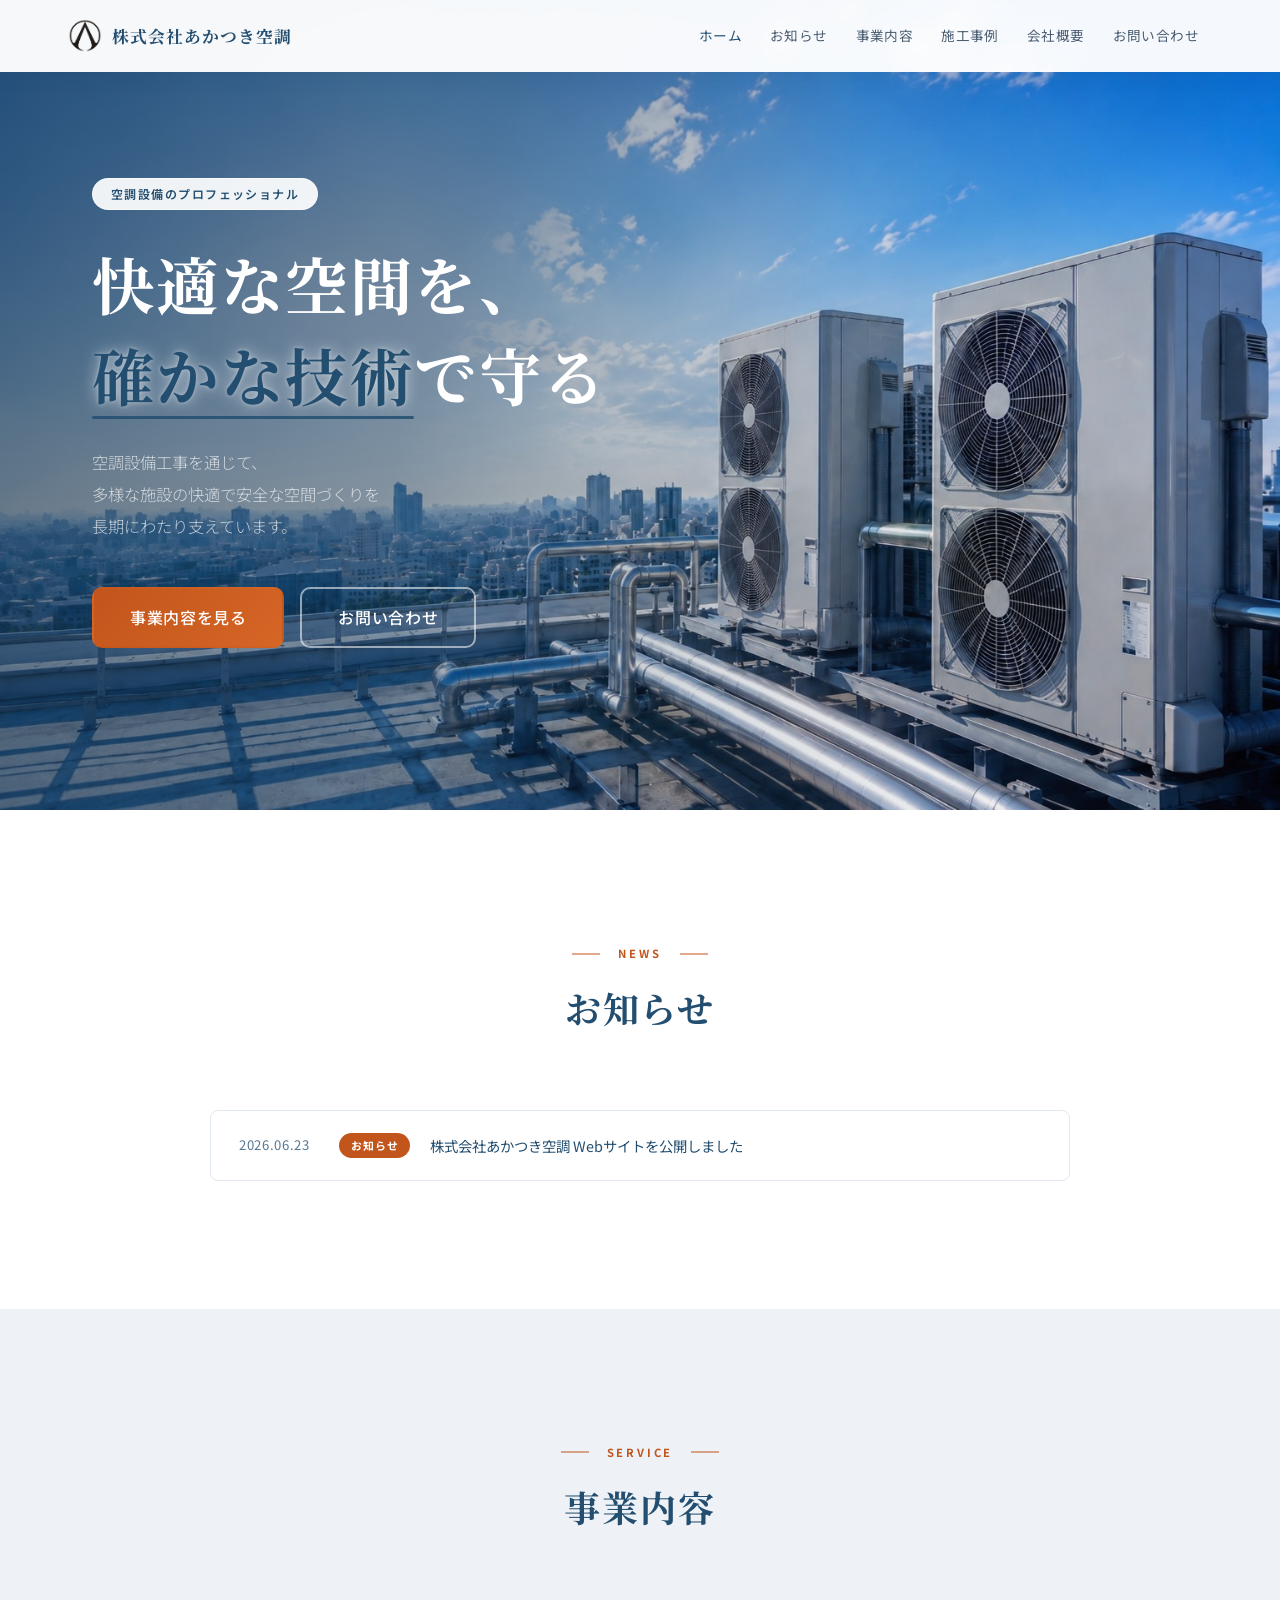
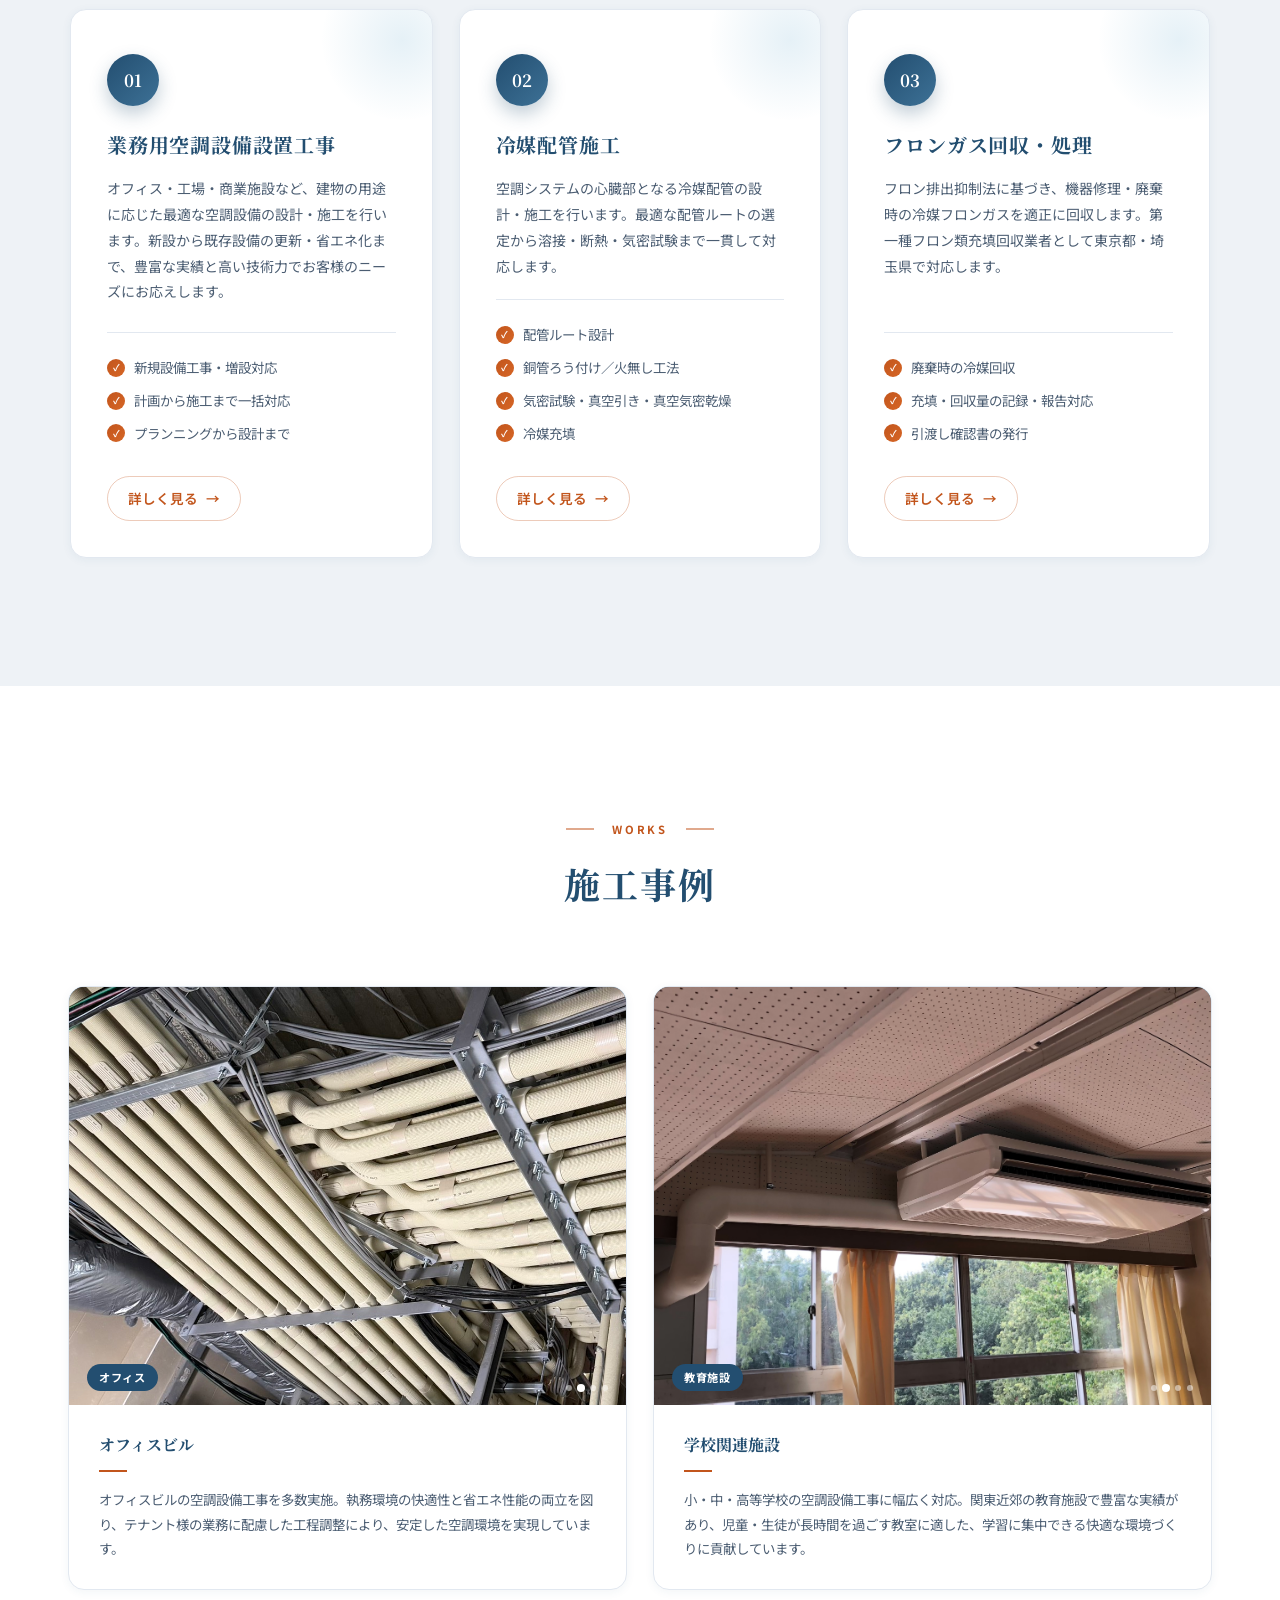
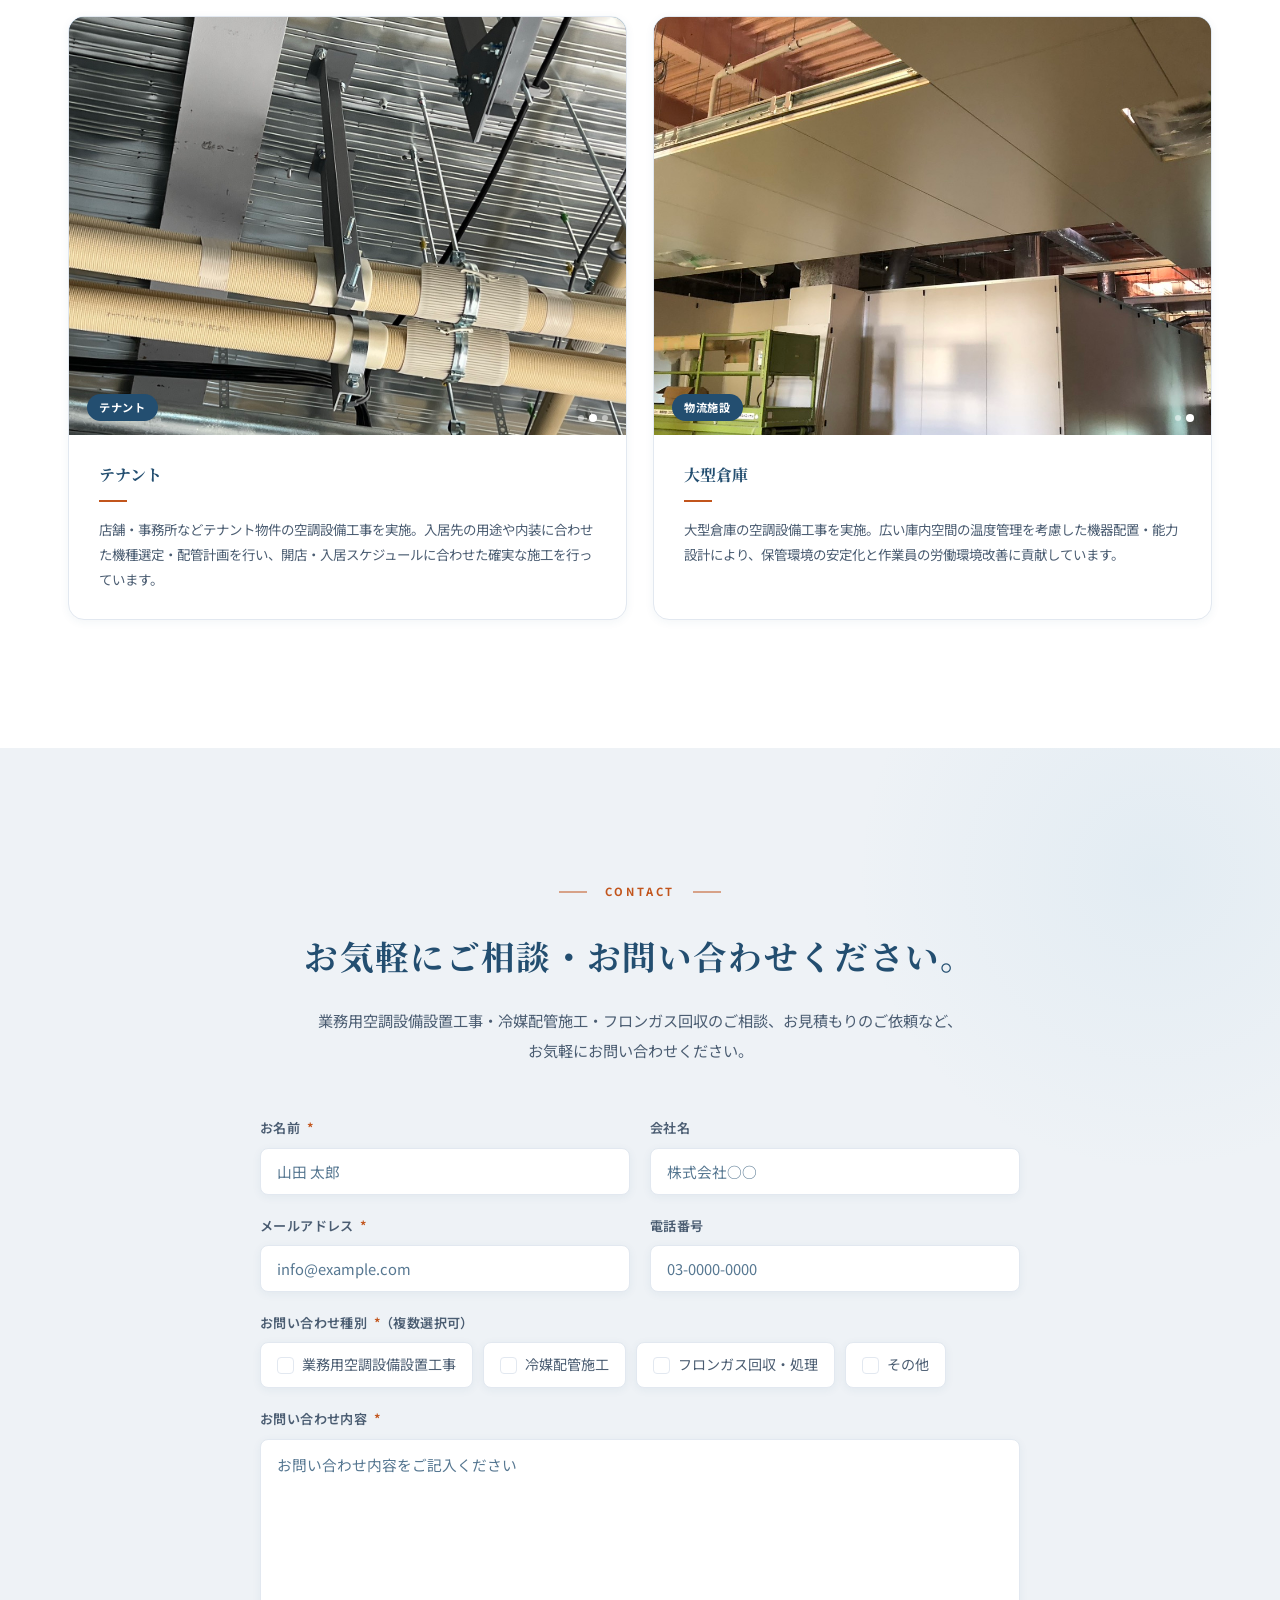
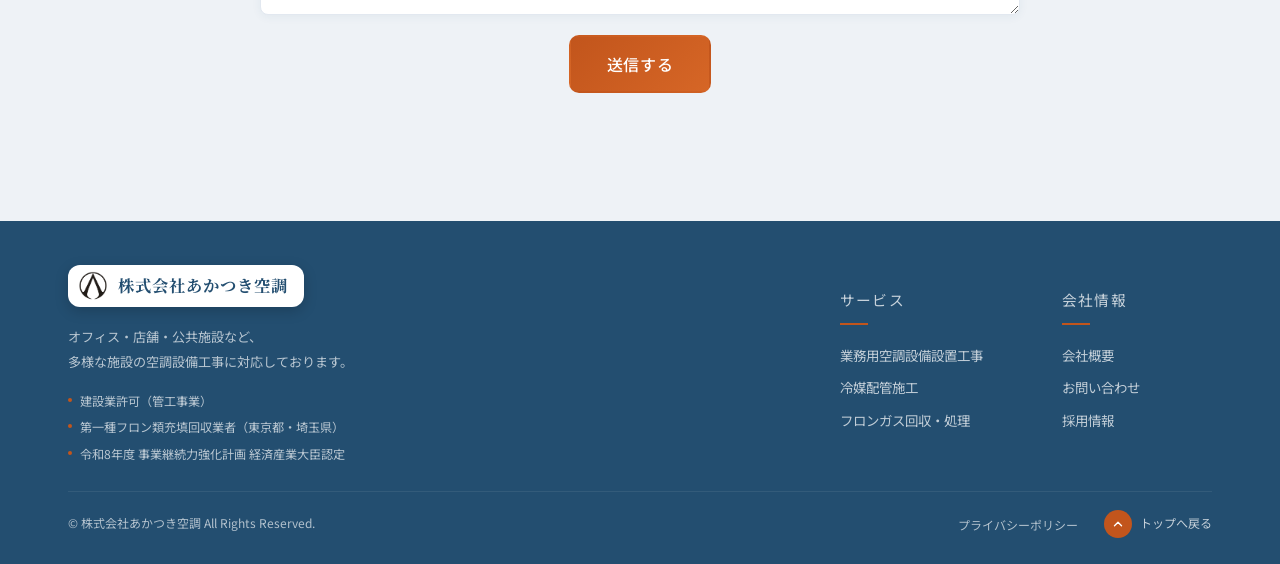
==== commit 788d3b2c: "修正0905" ====
--- a/index.html
+++ b/index.html
@@ -3,21 +3,21 @@
 <head>
     <meta charset="UTF-8">
     <meta name="viewport" content="width=device-width, initial-scale=1.0">
-    <meta name="description" content="株式会社あかつき空調 - 業務用エアコン設置工事・メンテナンスを通じて、多様な施設の快適で安全な空間づくりを長期にわたり支えています。">
-    <title>株式会社あかつき空調 | 業務用エアコン設置工事・メンテナンス</title>
+    <meta name="description" content="株式会社あかつき空調 - 業務用空調設備設置工事・メンテナンスを通じて、多様な施設の快適で安全な空間づくりを長期にわたり支えています。">
+    <title>株式会社あかつき空調 | 業務用空調設備設置工事・メンテナンス</title>
     <!-- SEO: 本番公開時は https://example.com を実際のドメインに置き換えてください -->
     <link rel="canonical" href="https://example.com/">
     <meta name="robots" content="index, follow">
     <meta property="og:type" content="website">
     <meta property="og:site_name" content="株式会社あかつき空調">
     <meta property="og:locale" content="ja_JP">
-    <meta property="og:title" content="株式会社あかつき空調 | 業務用エアコン設置工事・メンテナンス">
-    <meta property="og:description" content="株式会社あかつき空調 - 業務用エアコン設置工事・メンテナンスを通じて、多様な施設の快適で安全な空間づくりを長期にわたり支えています。">
+    <meta property="og:title" content="株式会社あかつき空調 | 業務用空調設備設置工事・メンテナンス">
+    <meta property="og:description" content="株式会社あかつき空調 - 業務用空調設備設置工事・メンテナンスを通じて、多様な施設の快適で安全な空間づくりを長期にわたり支えています。">
     <meta property="og:url" content="https://example.com/">
     <meta property="og:image" content="https://example.com/images/hero-photo.jpg.jpg">
     <meta name="twitter:card" content="summary_large_image">
-    <meta name="twitter:title" content="株式会社あかつき空調 | 業務用エアコン設置工事・メンテナンス">
-    <meta name="twitter:description" content="株式会社あかつき空調 - 業務用エアコン設置工事・メンテナンスを通じて、多様な施設の快適で安全な空間づくりを長期にわたり支えています。">
+    <meta name="twitter:title" content="株式会社あかつき空調 | 業務用空調設備設置工事・メンテナンス">
+    <meta name="twitter:description" content="株式会社あかつき空調 - 業務用空調設備設置工事・メンテナンスを通じて、多様な施設の快適で安全な空間づくりを長期にわたり支えています。">
     <meta name="twitter:image" content="https://example.com/images/hero-photo.jpg.jpg">
     <link rel="icon" type="image/svg+xml" href="images/favicon.svg">
     <link rel="stylesheet" href="style.css">
@@ -31,7 +31,7 @@
         "name": "株式会社あかつき空調",
         "url": "https://example.com/",
         "logo": "https://example.com/images/favicon.svg",
-        "description": "業務用エアコン設置工事・冷媒配管施工・フロンガス回収処理を手がける空調設備の専門会社。",
+        "description": "業務用空調設備設置工事・冷媒配管施工・フロンガス回収処理を手がける空調設備の専門会社。",
         "foundingDate": "2025-05-23",
         "founder": {
             "@type": "Person",
@@ -48,7 +48,7 @@
         <div class="header__inner container">
             <a href="#" class="header__logo">
                 <span class="logo__icon">
-                    <img src="images/会社ロゴ.png" alt="株式会社あかつき空調" width="34" height="34" class="brand-mark">
+                    <img src="images/会社ロゴ新_透過.png" alt="株式会社あかつき空調" width="34" height="34" class="brand-mark">
                 </span>
                 <span class="logo__text">
                     <span class="logo__name">株式会社あかつき空調</span>
@@ -127,7 +127,7 @@
 
                     <div class="service-card reveal">
                         <div class="service-card__num">01</div>
-                        <h3 class="service-card__title">業務用エアコン設置工事</h3>
+                        <h3 class="service-card__title">業務用空調設備設置工事</h3>
                         <p class="service-card__text">オフィス・工場・商業施設など、建物の用途に応じた最適な空調設備の設計・施工を行います。新設から既存設備の更新・省エネ化まで、豊富な実績と高い技術力でお客様のニーズにお応えします。</p>
                         <ul class="service-card__list">
                             <li>新規設備工事・増設対応</li>
@@ -177,9 +177,13 @@
                 <div class="cases__grid">
 
                     <article class="case-card reveal">
-                        <div class="case-card__thumb case-card__thumb--office">
-                            <img src="images/オフィスビル.jpg" alt="オフィスビルの業務用エアコン設置工事" loading="lazy">
+                        <div class="case-card__thumb case-card__thumb--office" data-slider>
+                            <img class="case-card__thumb-slide" src="images/オフィス①.jpg" alt="オフィスビルの業務用空調設備設置工事" loading="lazy">
+                            <img class="case-card__thumb-slide" src="images/オフィス②.jpg" alt="オフィスビルの業務用空調設備設置工事" loading="lazy">
+                            <img class="case-card__thumb-slide" src="images/オフィス③.jpg" alt="オフィスビルの業務用空調設備設置工事" loading="lazy">
+                            <img class="case-card__thumb-slide" src="images/オフィス④.jpg" alt="オフィスビルの業務用空調設備設置工事" loading="lazy">
                             <span class="case-card__category">オフィス</span>
+                            <div class="case-card__thumb-dots" data-dots></div>
                         </div>
                         <div class="case-card__body">
                             <h3 class="case-card__title">オフィスビル</h3>
@@ -188,9 +192,13 @@
                     </article>
 
                     <article class="case-card reveal">
-                        <div class="case-card__thumb case-card__thumb--school">
-                            <img src="images/小学校.jpg" alt="学校施設の業務用エアコン設置工事" loading="lazy">
+                        <div class="case-card__thumb case-card__thumb--school" data-slider>
+                            <img class="case-card__thumb-slide" src="images/教育施設①.jpg" alt="学校施設の業務用空調設備設置工事" loading="lazy">
+                            <img class="case-card__thumb-slide" src="images/教育施設②.jpg" alt="学校施設の業務用空調設備設置工事" loading="lazy">
+                            <img class="case-card__thumb-slide" src="images/教育施設③.jpg" alt="学校施設の業務用空調設備設置工事" loading="lazy">
+                            <img class="case-card__thumb-slide" src="images/教育施設④.jpg" alt="学校施設の業務用空調設備設置工事" loading="lazy">
                             <span class="case-card__category">教育施設</span>
+                            <div class="case-card__thumb-dots" data-dots></div>
                         </div>
                         <div class="case-card__body">
                             <h3 class="case-card__title">学校関連施設</h3>
@@ -199,9 +207,12 @@
                     </article>
 
                     <article class="case-card reveal">
-                        <div class="case-card__thumb case-card__thumb--tenant">
-                            <img src="images/テナント.jpg" alt="テナントの業務用エアコン設置工事" loading="lazy">
+                        <div class="case-card__thumb case-card__thumb--tenant" data-slider>
+                            <img class="case-card__thumb-slide" src="images/テナント①.jpg" alt="テナントの業務用空調設備設置工事" loading="lazy">
+                            <img class="case-card__thumb-slide" src="images/テナント②.jpg" alt="テナントの業務用空調設備設置工事" loading="lazy">
+                            <img class="case-card__thumb-slide" src="images/テナント③.jpg" alt="テナントの業務用空調設備設置工事" loading="lazy">
                             <span class="case-card__category">テナント</span>
+                            <div class="case-card__thumb-dots" data-dots></div>
                         </div>
                         <div class="case-card__body">
                             <h3 class="case-card__title">テナント</h3>
@@ -210,9 +221,11 @@
                     </article>
 
                     <article class="case-card reveal">
-                        <div class="case-card__thumb case-card__thumb--warehouse">
-                            <img src="images/大型倉庫.jpg" alt="大型倉庫の業務用エアコン設置工事" loading="lazy">
+                        <div class="case-card__thumb case-card__thumb--warehouse" data-slider>
+                            <img class="case-card__thumb-slide" src="images/大型倉庫①.jpg" alt="大型倉庫の業務用空調設備設置工事" loading="lazy">
+                            <img class="case-card__thumb-slide" src="images/大型倉庫②.jpg" alt="大型倉庫の業務用空調設備設置工事" loading="lazy">
                             <span class="case-card__category">物流施設</span>
+                            <div class="case-card__thumb-dots" data-dots></div>
                         </div>
                         <div class="case-card__body">
                             <h3 class="case-card__title">大型倉庫</h3>
@@ -232,7 +245,7 @@
                     <span class="section-label">CONTACT</span>
                     <h2 class="contact__title">お気軽にご相談・お問い合わせください。</h2>
                     <p class="contact__desc">
-                        業務用エアコン設置工事・冷媒配管施工・フロンガス回収のご相談、お見積もりのご依頼など、<br class="pc-only">
+                        業務用空調設備設置工事・冷媒配管施工・フロンガス回収のご相談、お見積もりのご依頼など、<br class="pc-only">
                         お気軽にお問い合わせください。
                     </p>
 
@@ -261,8 +274,8 @@
                             <span class="contact__label" id="cf-type-label">お問い合わせ種別 <span class="contact__required">*</span>（複数選択可）</span>
                             <div class="contact__checkbox-group" id="cf-type" role="group" aria-labelledby="cf-type-label">
                                 <label class="contact__checkbox">
-                                    <input type="checkbox" class="contact__checkbox-input" value="業務用エアコン設置工事">
-                                    <span>業務用エアコン設置工事</span>
+                                    <input type="checkbox" class="contact__checkbox-input" value="業務用空調設備設置工事">
+                                    <span>業務用空調設備設置工事</span>
                                 </label>
                                 <label class="contact__checkbox">
                                     <input type="checkbox" class="contact__checkbox-input" value="冷媒配管施工">
@@ -299,7 +312,7 @@
             <div class="footer__main">
                 <div class="footer__brand">
                     <a href="#" class="footer__logo">
-                        <img src="images/会社ロゴ.png" alt="株式会社あかつき空調" width="30" height="30" class="brand-mark">
+                        <img src="images/会社ロゴ新_透過.png" alt="株式会社あかつき空調" width="30" height="30" class="brand-mark">
                         <span class="footer__logo-text">
                             <span class="footer__logo-name">株式会社あかつき空調</span>
                         </span>
@@ -316,7 +329,7 @@
                     <div class="footer__col">
                         <h4 class="footer__col-title">サービス</h4>
                         <ul>
-                            <li><a href="service-construction.html">業務用エアコン設置工事</a></li>
+                            <li><a href="service-construction.html">業務用空調設備設置工事</a></li>
                             <li><a href="service-maintenance.html">冷媒配管施工</a></li>
                             <li><a href="service-freon.html">フロンガス回収・処理</a></li>
                         </ul>
--- a/style.css
+++ b/style.css
@@ -734,16 +734,33 @@
     background: linear-gradient(to top, rgba(22,50,74,.55), transparent);
 }
 
-.case-card__thumb img {
+.case-card__thumb-slide {
     position: absolute;
     inset: 0;
     width: 100%;
     height: 100%;
     object-fit: cover;
     z-index: 0;
-    transition: transform .6s ease;
-}
-.case-card:hover .case-card__thumb img { transform: scale(1.08); }
+    opacity: 0;
+    transform: scale(1);
+    transition: opacity 1.6s ease, transform 7s ease-out;
+    pointer-events: none;
+}
+
+/* Interactive slider: JS toggles .is-active on the current slide/dot.
+   Fading a slide out and the next one in at the same time (both transition
+   on the same "opacity" duration) produces a true crossfade, and the slow
+   transform transition gives each photo a gentle, continuous Ken Burns zoom. */
+.case-card__thumb-slide.is-active {
+    opacity: 1;
+    transform: scale(1.06);
+    z-index: 1;
+}
+
+@media (prefers-reduced-motion: reduce) {
+    .case-card__thumb-slide { transition: opacity .3s ease; }
+    .case-card__thumb-slide.is-active { transform: scale(1); }
+}
 
 .case-card__thumb-icon {
     position: absolute;
@@ -762,6 +779,32 @@
     padding: 4px 12px;
     border-radius: 100px;
     letter-spacing: .06em;
+}
+
+/* Dot indicators */
+.case-card__thumb-dots {
+    position: absolute;
+    bottom: 14px;
+    right: 18px;
+    z-index: 3;
+    display: flex;
+    align-items: center;
+    gap: 6px;
+}
+.case-card__thumb-dot {
+    width: 6px;
+    height: 6px;
+    padding: 0;
+    border: none;
+    border-radius: 50%;
+    background: rgba(255,255,255,.5);
+    cursor: pointer;
+    transition: background var(--ease), transform var(--ease);
+}
+.case-card__thumb-dot:hover { background: rgba(255,255,255,.8); }
+.case-card__thumb-dot.is-active {
+    background: var(--white);
+    transform: scale(1.35);
 }
 
 .case-card__body { padding: 28px 30px; }
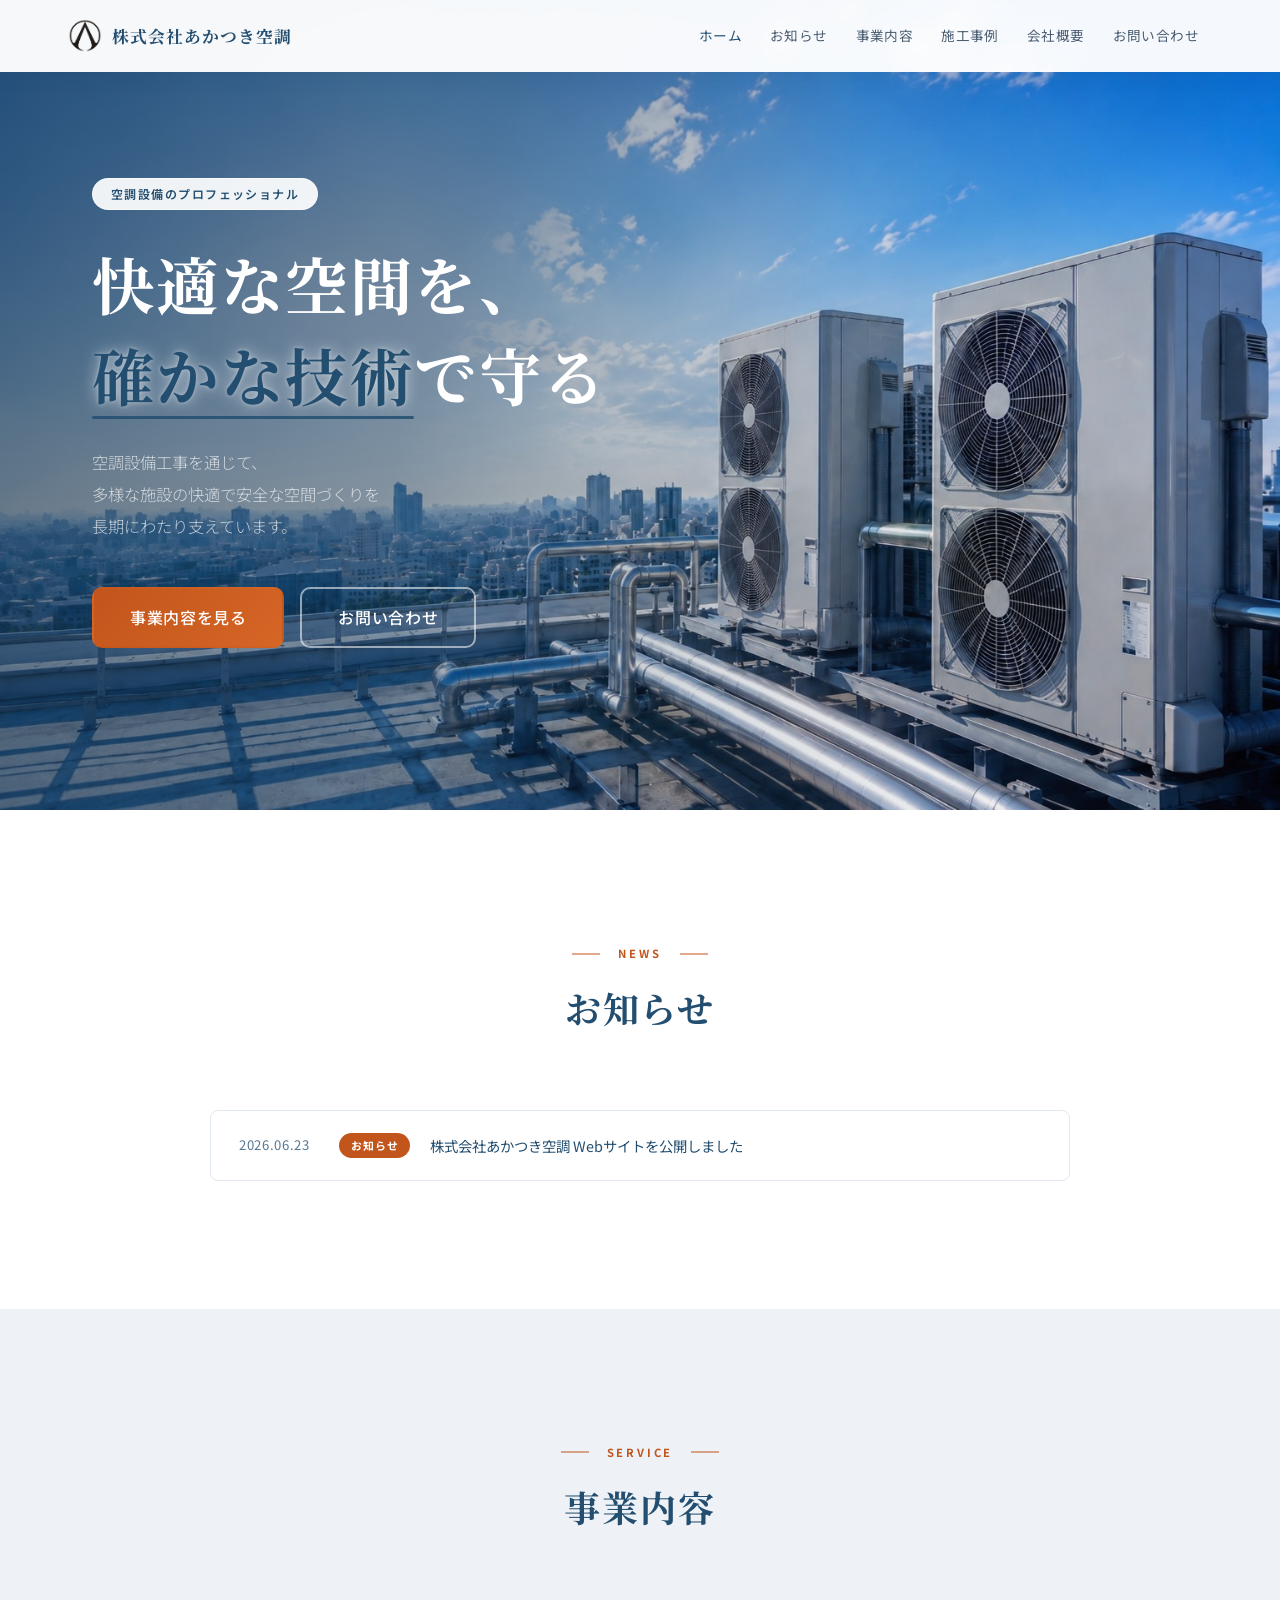
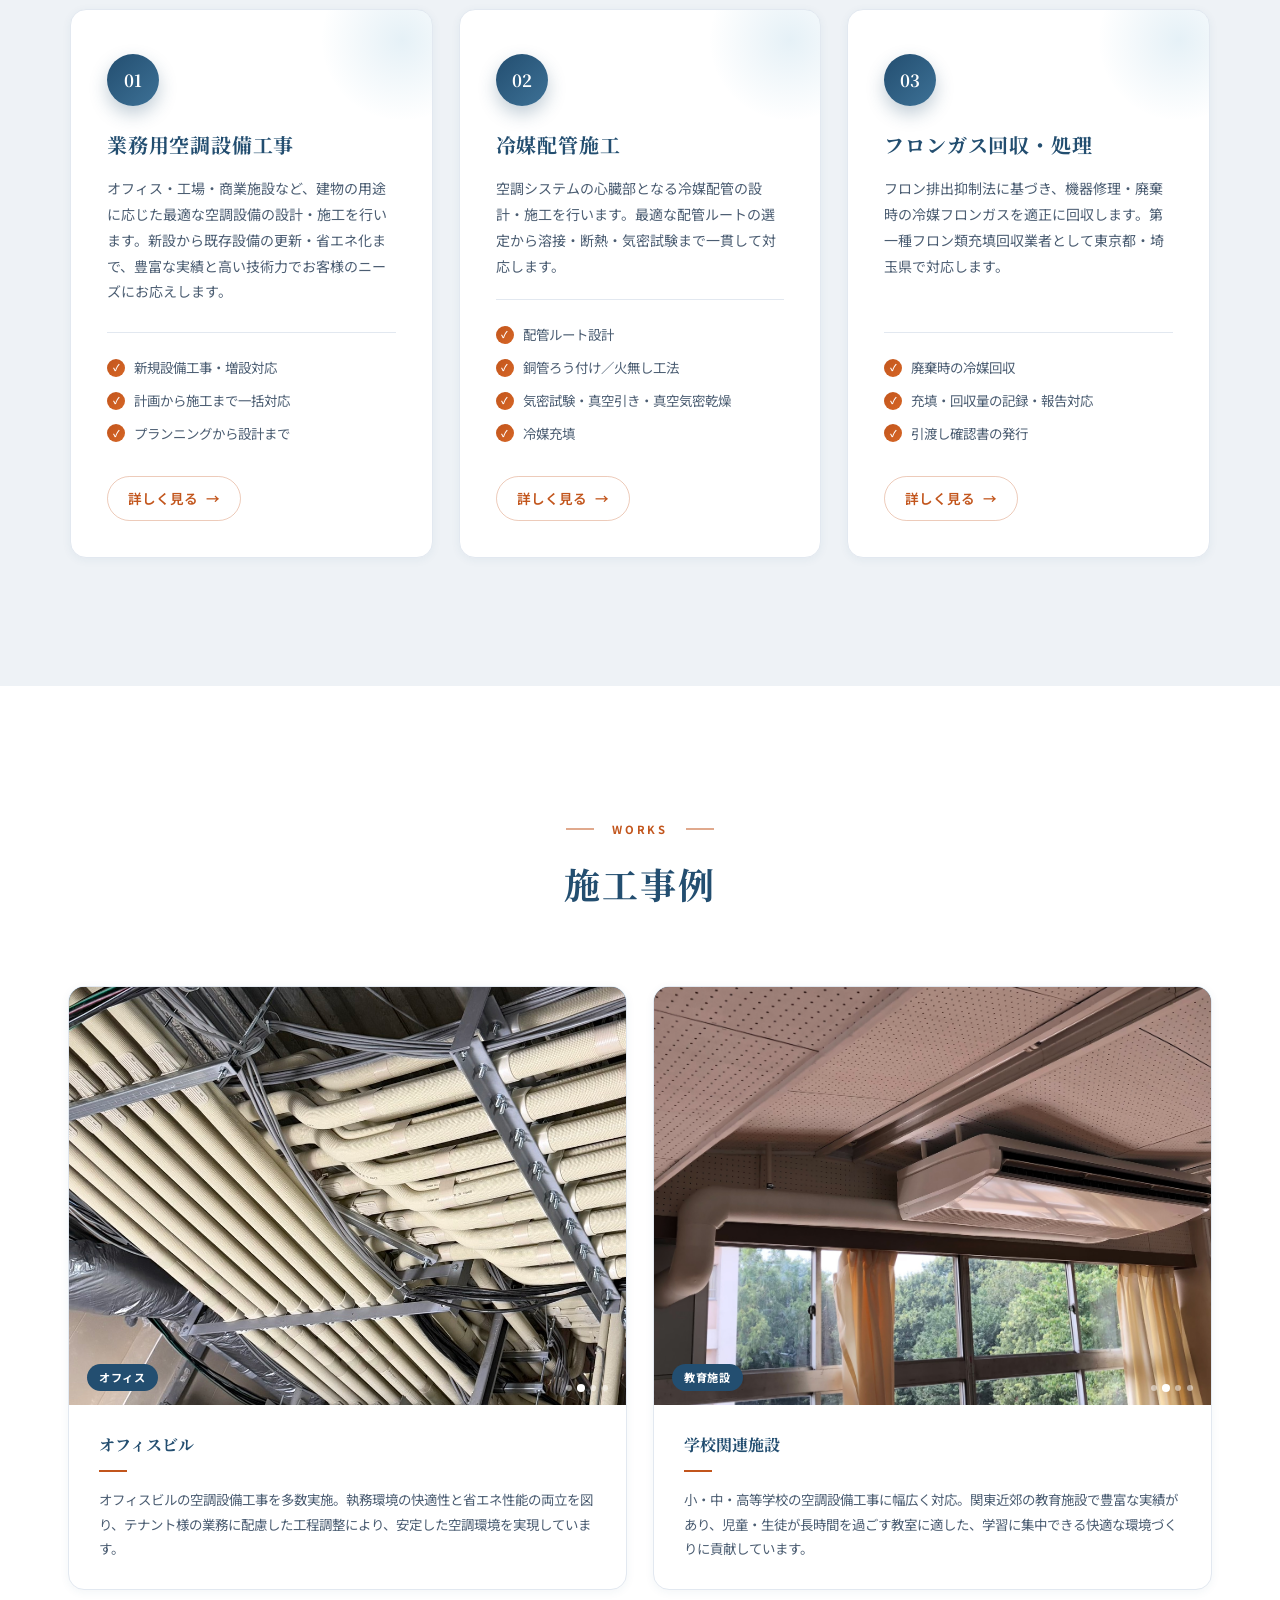
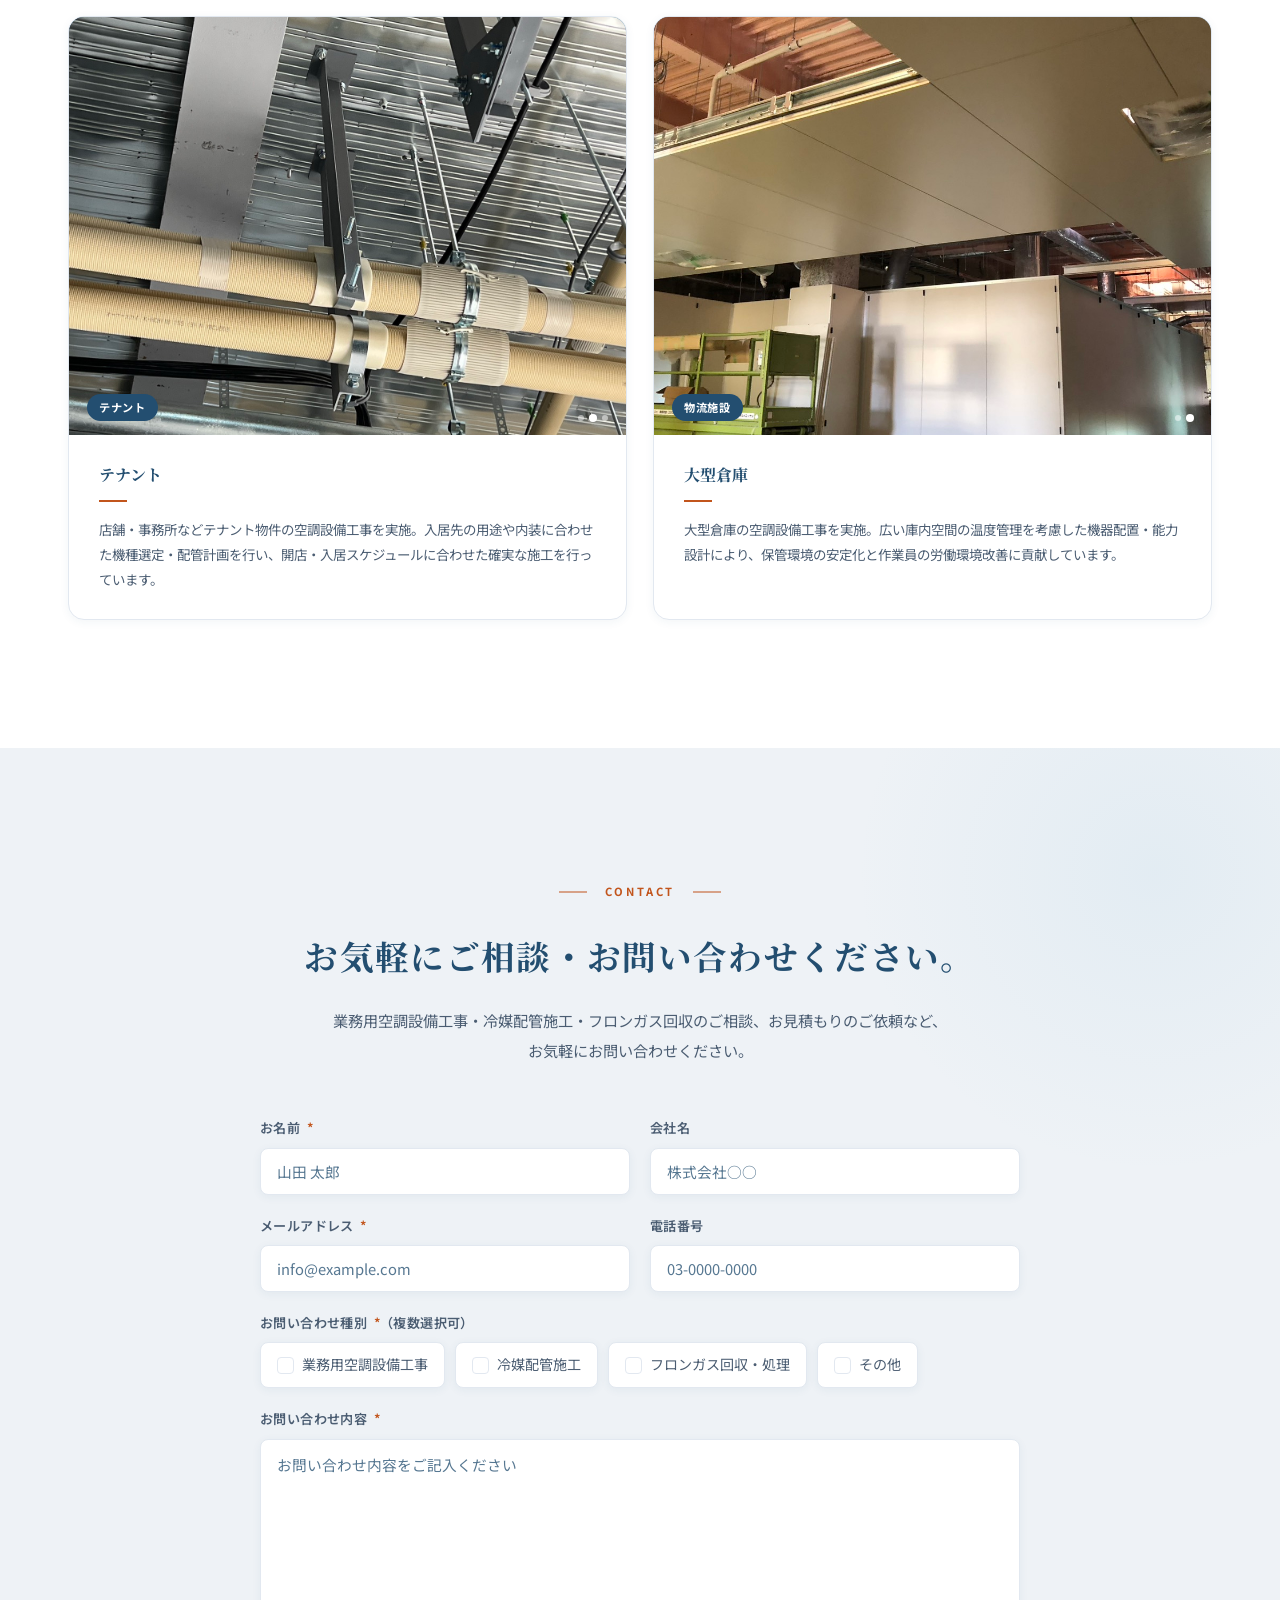
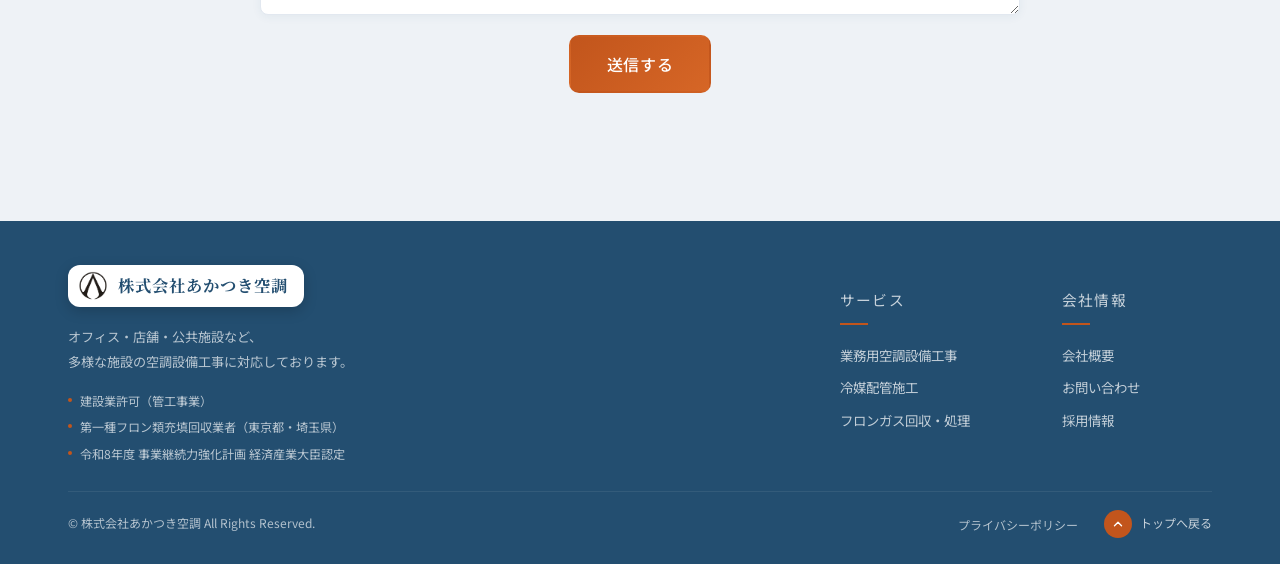
==== commit 53dc68ae: "サービス名称を「業務用空調設備工事」に統一 Co-Authored-By: Claude Sonnet 5 <noreply@anthropic.com> Claude-Session: https:" ====
--- a/index.html
+++ b/index.html
@@ -3,24 +3,24 @@
 <head>
     <meta charset="UTF-8">
     <meta name="viewport" content="width=device-width, initial-scale=1.0">
-    <meta name="description" content="株式会社あかつき空調 - 業務用空調設備設置工事・メンテナンスを通じて、多様な施設の快適で安全な空間づくりを長期にわたり支えています。">
-    <title>株式会社あかつき空調 | 業務用空調設備設置工事・メンテナンス</title>
+    <meta name="description" content="株式会社あかつき空調 - 業務用空調設備工事・メンテナンスを通じて、多様な施設の快適で安全な空間づくりを長期にわたり支えています。">
+    <title>株式会社あかつき空調 | 業務用空調設備工事・メンテナンス</title>
     <!-- SEO: 本番公開時は https://example.com を実際のドメインに置き換えてください -->
     <link rel="canonical" href="https://example.com/">
     <meta name="robots" content="index, follow">
     <meta property="og:type" content="website">
     <meta property="og:site_name" content="株式会社あかつき空調">
     <meta property="og:locale" content="ja_JP">
-    <meta property="og:title" content="株式会社あかつき空調 | 業務用空調設備設置工事・メンテナンス">
-    <meta property="og:description" content="株式会社あかつき空調 - 業務用空調設備設置工事・メンテナンスを通じて、多様な施設の快適で安全な空間づくりを長期にわたり支えています。">
+    <meta property="og:title" content="株式会社あかつき空調 | 業務用空調設備工事・メンテナンス">
+    <meta property="og:description" content="株式会社あかつき空調 - 業務用空調設備工事・メンテナンスを通じて、多様な施設の快適で安全な空間づくりを長期にわたり支えています。">
     <meta property="og:url" content="https://example.com/">
     <meta property="og:image" content="https://example.com/images/hero-photo.jpg.jpg">
     <meta name="twitter:card" content="summary_large_image">
-    <meta name="twitter:title" content="株式会社あかつき空調 | 業務用空調設備設置工事・メンテナンス">
-    <meta name="twitter:description" content="株式会社あかつき空調 - 業務用空調設備設置工事・メンテナンスを通じて、多様な施設の快適で安全な空間づくりを長期にわたり支えています。">
+    <meta name="twitter:title" content="株式会社あかつき空調 | 業務用空調設備工事・メンテナンス">
+    <meta name="twitter:description" content="株式会社あかつき空調 - 業務用空調設備工事・メンテナンスを通じて、多様な施設の快適で安全な空間づくりを長期にわたり支えています。">
     <meta name="twitter:image" content="https://example.com/images/hero-photo.jpg.jpg">
     <link rel="icon" type="image/svg+xml" href="images/favicon.svg">
-    <link rel="stylesheet" href="style.css">
+    <link rel="stylesheet" href="style.css?v=20260905">
     <link rel="preconnect" href="https://fonts.googleapis.com">
     <link rel="preconnect" href="https://fonts.gstatic.com" crossorigin>
     <link href="https://fonts.googleapis.com/css2?family=Noto+Serif+JP:wght@400;600;700&family=Noto+Sans+JP:wght@300;400;500;700&display=swap" rel="stylesheet">
@@ -31,7 +31,7 @@
         "name": "株式会社あかつき空調",
         "url": "https://example.com/",
         "logo": "https://example.com/images/favicon.svg",
-        "description": "業務用空調設備設置工事・冷媒配管施工・フロンガス回収処理を手がける空調設備の専門会社。",
+        "description": "業務用空調設備工事・冷媒配管施工・フロンガス回収処理を手がける空調設備の専門会社。",
         "foundingDate": "2025-05-23",
         "founder": {
             "@type": "Person",
@@ -127,7 +127,7 @@
 
                     <div class="service-card reveal">
                         <div class="service-card__num">01</div>
-                        <h3 class="service-card__title">業務用空調設備設置工事</h3>
+                        <h3 class="service-card__title">業務用空調設備工事</h3>
                         <p class="service-card__text">オフィス・工場・商業施設など、建物の用途に応じた最適な空調設備の設計・施工を行います。新設から既存設備の更新・省エネ化まで、豊富な実績と高い技術力でお客様のニーズにお応えします。</p>
                         <ul class="service-card__list">
                             <li>新規設備工事・増設対応</li>
@@ -178,10 +178,10 @@
 
                     <article class="case-card reveal">
                         <div class="case-card__thumb case-card__thumb--office" data-slider>
-                            <img class="case-card__thumb-slide" src="images/オフィス①.jpg" alt="オフィスビルの業務用空調設備設置工事" loading="lazy">
-                            <img class="case-card__thumb-slide" src="images/オフィス②.jpg" alt="オフィスビルの業務用空調設備設置工事" loading="lazy">
-                            <img class="case-card__thumb-slide" src="images/オフィス③.jpg" alt="オフィスビルの業務用空調設備設置工事" loading="lazy">
-                            <img class="case-card__thumb-slide" src="images/オフィス④.jpg" alt="オフィスビルの業務用空調設備設置工事" loading="lazy">
+                            <img class="case-card__thumb-slide" src="images/オフィス①.jpg" alt="オフィスビルの業務用空調設備工事" loading="lazy">
+                            <img class="case-card__thumb-slide" src="images/オフィス②.jpg" alt="オフィスビルの業務用空調設備工事" loading="lazy">
+                            <img class="case-card__thumb-slide" src="images/オフィス③.jpg" alt="オフィスビルの業務用空調設備工事" loading="lazy">
+                            <img class="case-card__thumb-slide" src="images/オフィス④.jpg" alt="オフィスビルの業務用空調設備工事" loading="lazy">
                             <span class="case-card__category">オフィス</span>
                             <div class="case-card__thumb-dots" data-dots></div>
                         </div>
@@ -193,10 +193,10 @@
 
                     <article class="case-card reveal">
                         <div class="case-card__thumb case-card__thumb--school" data-slider>
-                            <img class="case-card__thumb-slide" src="images/教育施設①.jpg" alt="学校施設の業務用空調設備設置工事" loading="lazy">
-                            <img class="case-card__thumb-slide" src="images/教育施設②.jpg" alt="学校施設の業務用空調設備設置工事" loading="lazy">
-                            <img class="case-card__thumb-slide" src="images/教育施設③.jpg" alt="学校施設の業務用空調設備設置工事" loading="lazy">
-                            <img class="case-card__thumb-slide" src="images/教育施設④.jpg" alt="学校施設の業務用空調設備設置工事" loading="lazy">
+                            <img class="case-card__thumb-slide" src="images/教育施設①.jpg" alt="学校施設の業務用空調設備工事" loading="lazy">
+                            <img class="case-card__thumb-slide" src="images/教育施設②.jpg" alt="学校施設の業務用空調設備工事" loading="lazy">
+                            <img class="case-card__thumb-slide" src="images/教育施設③.jpg" alt="学校施設の業務用空調設備工事" loading="lazy">
+                            <img class="case-card__thumb-slide" src="images/教育施設④.jpg" alt="学校施設の業務用空調設備工事" loading="lazy">
                             <span class="case-card__category">教育施設</span>
                             <div class="case-card__thumb-dots" data-dots></div>
                         </div>
@@ -208,9 +208,9 @@
 
                     <article class="case-card reveal">
                         <div class="case-card__thumb case-card__thumb--tenant" data-slider>
-                            <img class="case-card__thumb-slide" src="images/テナント①.jpg" alt="テナントの業務用空調設備設置工事" loading="lazy">
-                            <img class="case-card__thumb-slide" src="images/テナント②.jpg" alt="テナントの業務用空調設備設置工事" loading="lazy">
-                            <img class="case-card__thumb-slide" src="images/テナント③.jpg" alt="テナントの業務用空調設備設置工事" loading="lazy">
+                            <img class="case-card__thumb-slide" src="images/テナント①.jpg" alt="テナントの業務用空調設備工事" loading="lazy">
+                            <img class="case-card__thumb-slide" src="images/テナント②.jpg" alt="テナントの業務用空調設備工事" loading="lazy">
+                            <img class="case-card__thumb-slide" src="images/テナント③.jpg" alt="テナントの業務用空調設備工事" loading="lazy">
                             <span class="case-card__category">テナント</span>
                             <div class="case-card__thumb-dots" data-dots></div>
                         </div>
@@ -222,8 +222,8 @@
 
                     <article class="case-card reveal">
                         <div class="case-card__thumb case-card__thumb--warehouse" data-slider>
-                            <img class="case-card__thumb-slide" src="images/大型倉庫①.jpg" alt="大型倉庫の業務用空調設備設置工事" loading="lazy">
-                            <img class="case-card__thumb-slide" src="images/大型倉庫②.jpg" alt="大型倉庫の業務用空調設備設置工事" loading="lazy">
+                            <img class="case-card__thumb-slide" src="images/大型倉庫①.jpg" alt="大型倉庫の業務用空調設備工事" loading="lazy">
+                            <img class="case-card__thumb-slide" src="images/大型倉庫②.jpg" alt="大型倉庫の業務用空調設備工事" loading="lazy">
                             <span class="case-card__category">物流施設</span>
                             <div class="case-card__thumb-dots" data-dots></div>
                         </div>
@@ -245,7 +245,7 @@
                     <span class="section-label">CONTACT</span>
                     <h2 class="contact__title">お気軽にご相談・お問い合わせください。</h2>
                     <p class="contact__desc">
-                        業務用空調設備設置工事・冷媒配管施工・フロンガス回収のご相談、お見積もりのご依頼など、<br class="pc-only">
+                        業務用空調設備工事・冷媒配管施工・フロンガス回収のご相談、お見積もりのご依頼など、<br class="pc-only">
                         お気軽にお問い合わせください。
                     </p>
 
@@ -274,8 +274,8 @@
                             <span class="contact__label" id="cf-type-label">お問い合わせ種別 <span class="contact__required">*</span>（複数選択可）</span>
                             <div class="contact__checkbox-group" id="cf-type" role="group" aria-labelledby="cf-type-label">
                                 <label class="contact__checkbox">
-                                    <input type="checkbox" class="contact__checkbox-input" value="業務用空調設備設置工事">
-                                    <span>業務用空調設備設置工事</span>
+                                    <input type="checkbox" class="contact__checkbox-input" value="業務用空調設備工事">
+                                    <span>業務用空調設備工事</span>
                                 </label>
                                 <label class="contact__checkbox">
                                     <input type="checkbox" class="contact__checkbox-input" value="冷媒配管施工">
@@ -329,7 +329,7 @@
                     <div class="footer__col">
                         <h4 class="footer__col-title">サービス</h4>
                         <ul>
-                            <li><a href="service-construction.html">業務用空調設備設置工事</a></li>
+                            <li><a href="service-construction.html">業務用空調設備工事</a></li>
                             <li><a href="service-maintenance.html">冷媒配管施工</a></li>
                             <li><a href="service-freon.html">フロンガス回収・処理</a></li>
                         </ul>
@@ -364,6 +364,6 @@
         </div>
     </footer>
 
-    <script src="script.js"></script>
+    <script src="script.js?v=20260905"></script>
 </body>
 </html>
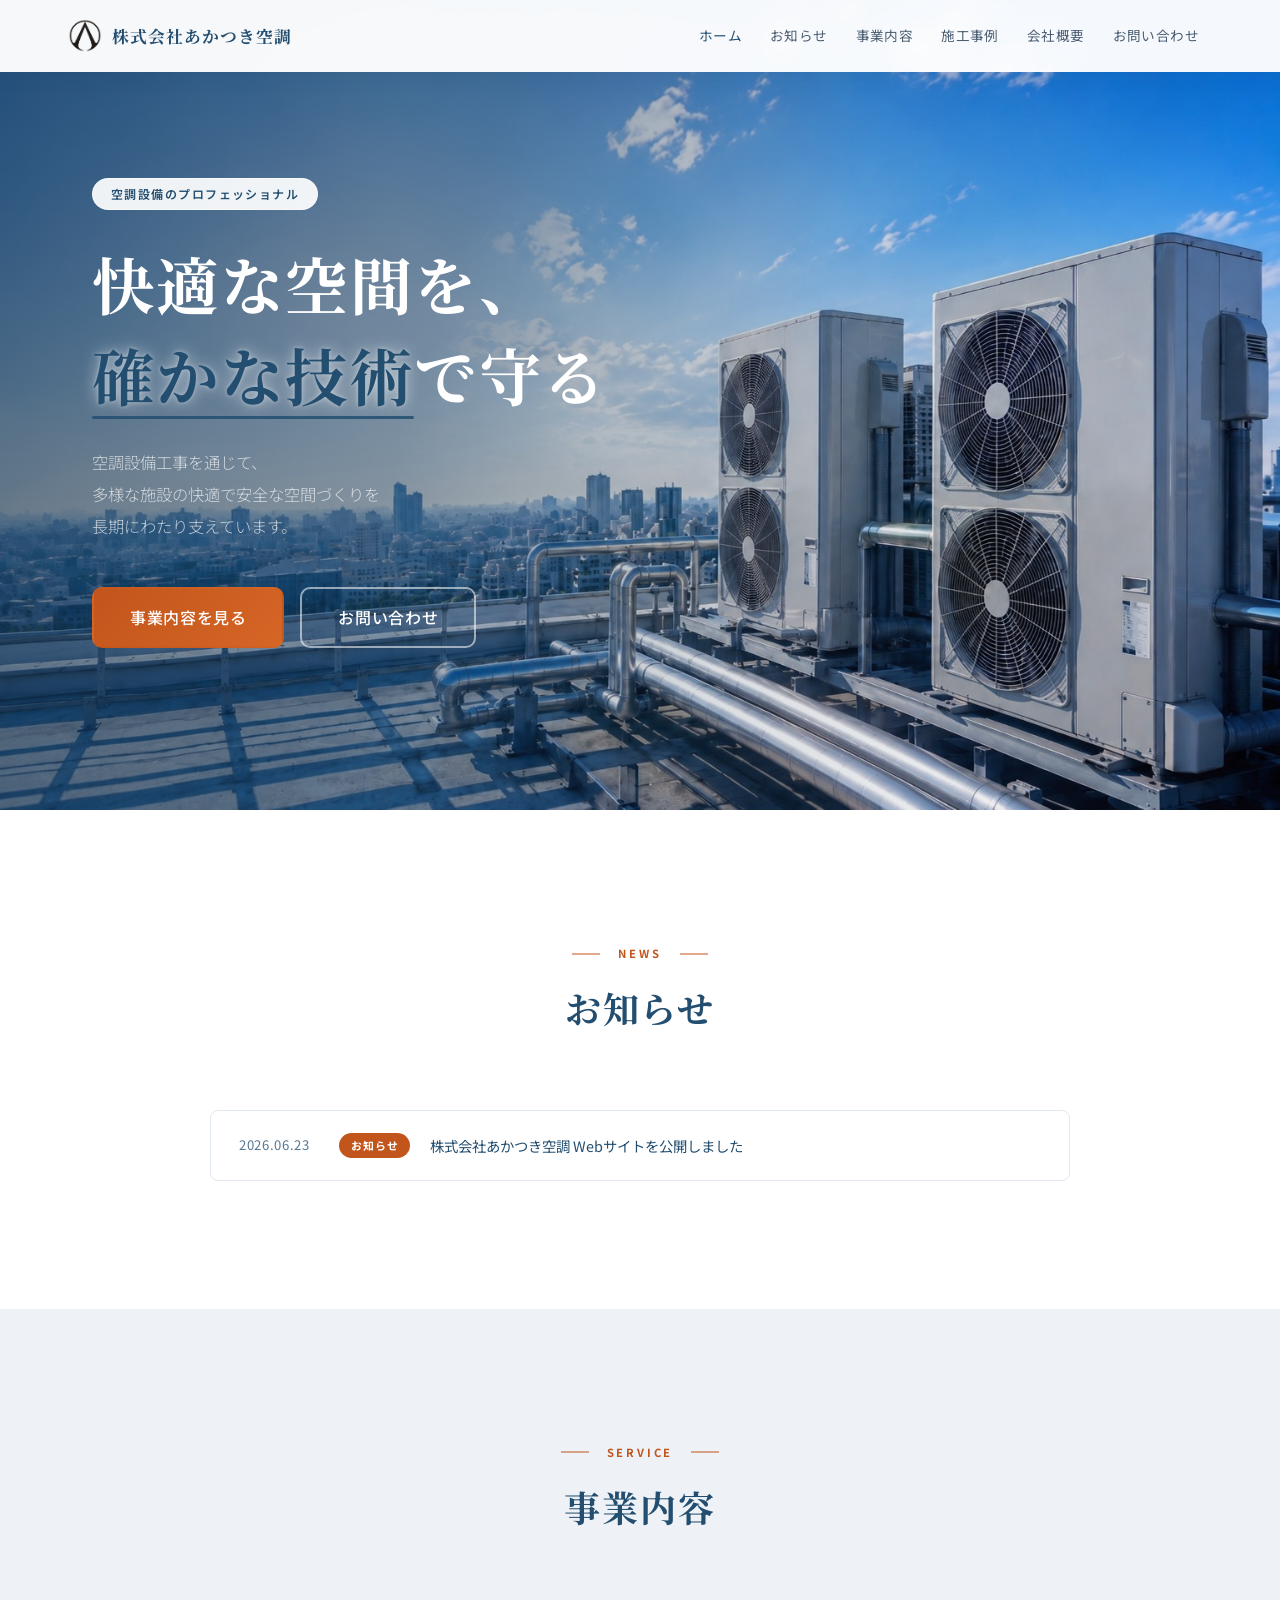
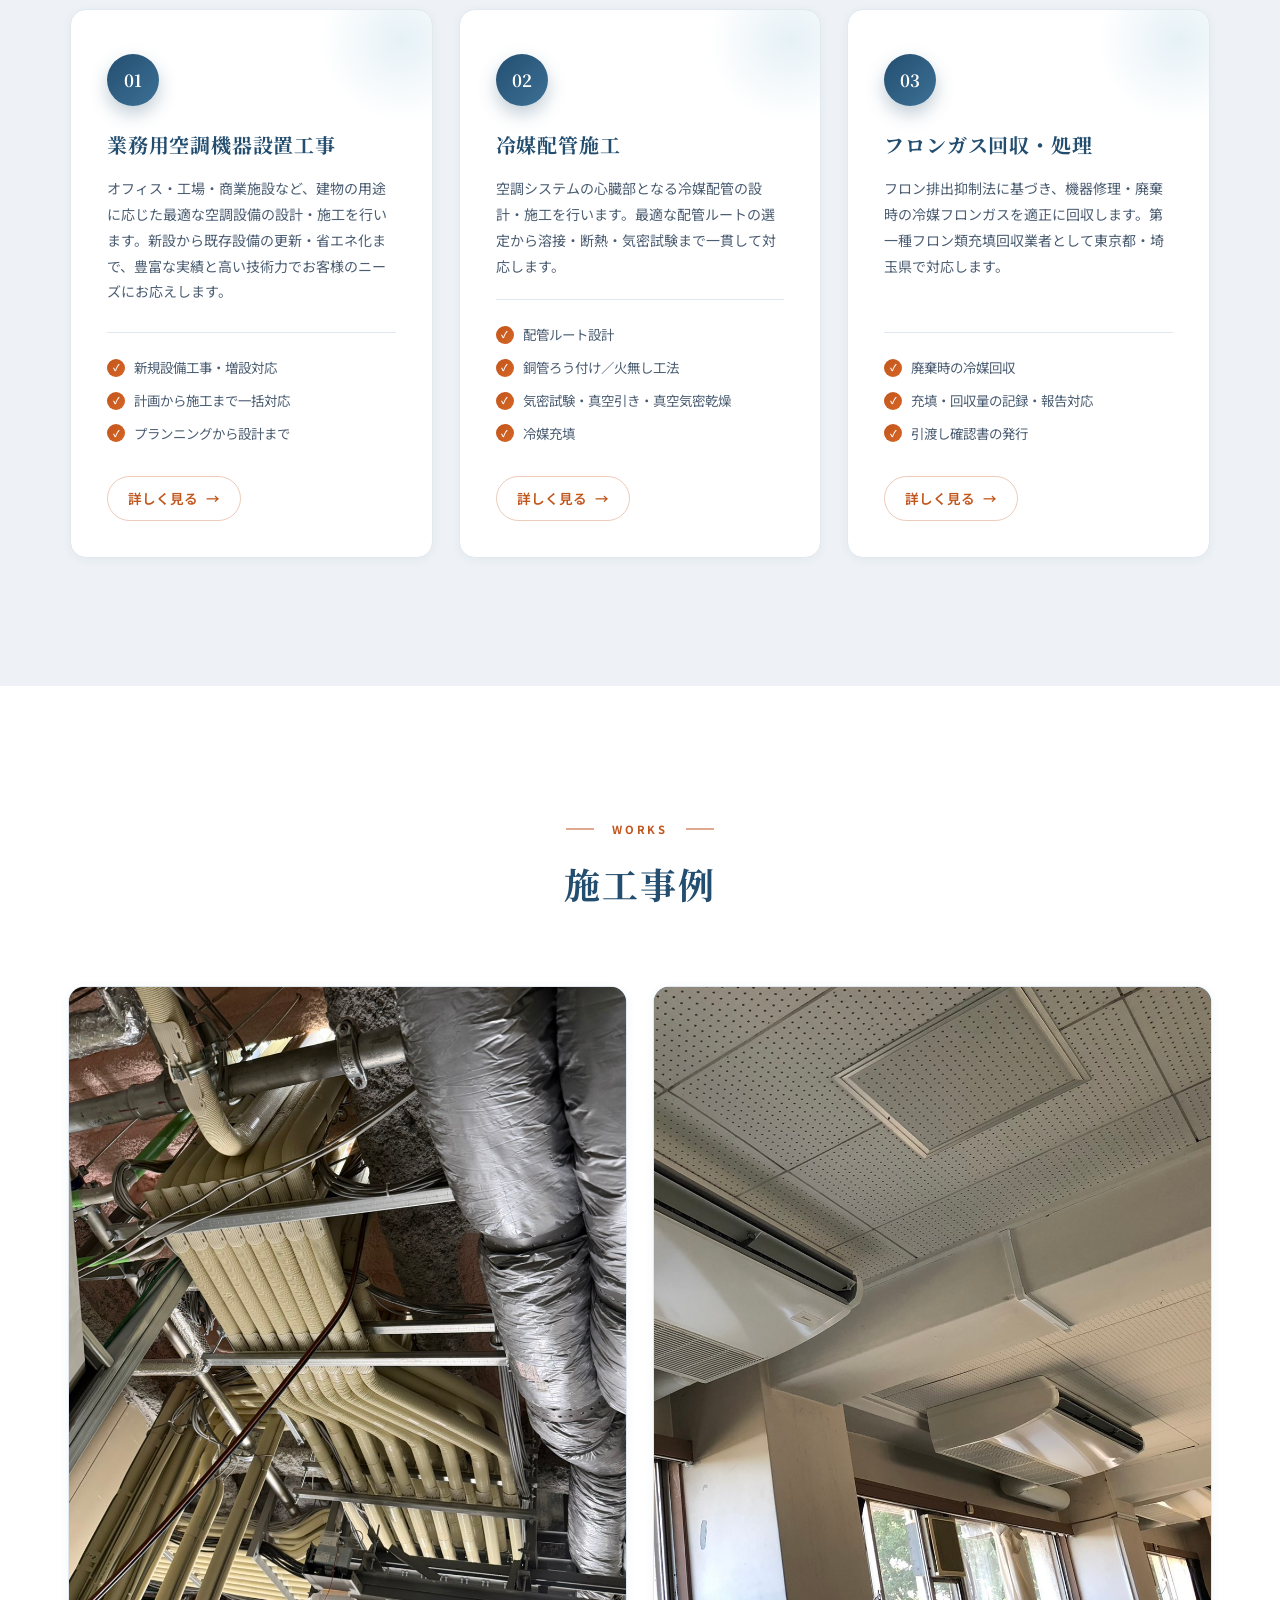
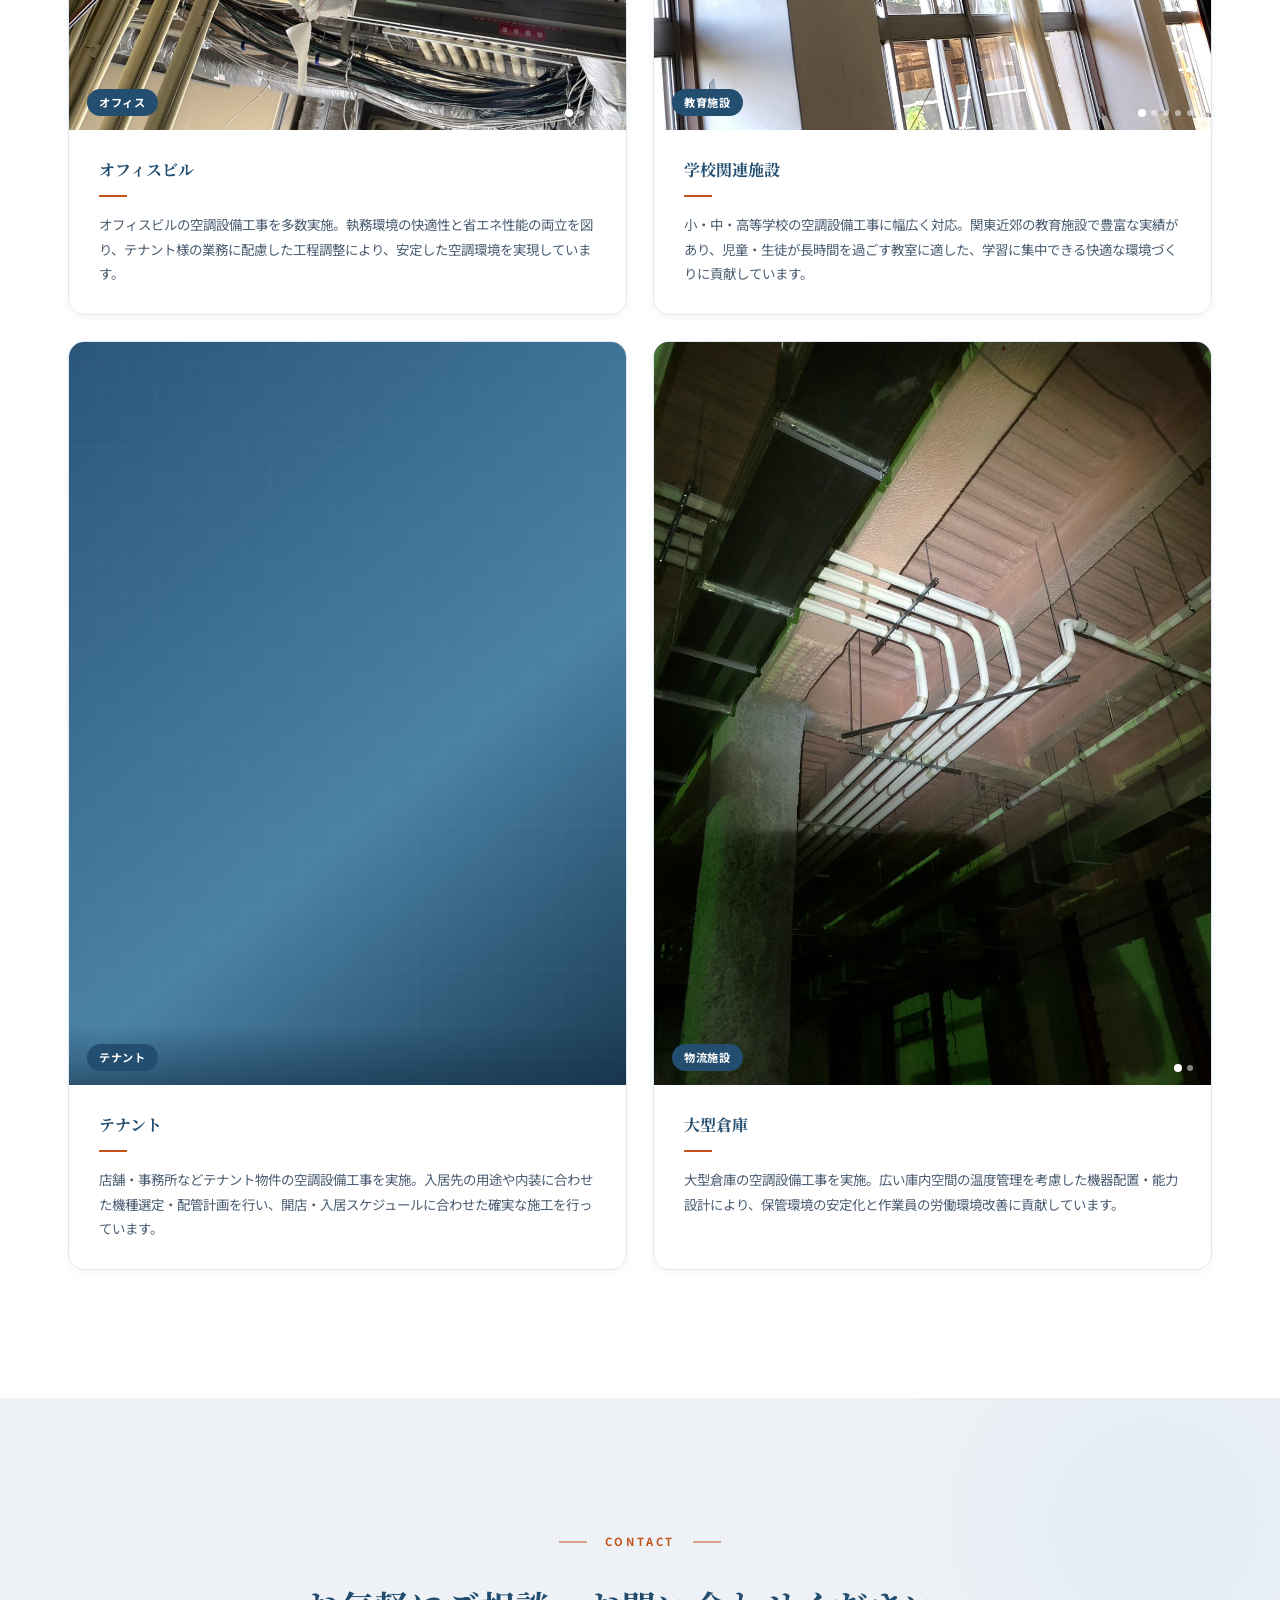
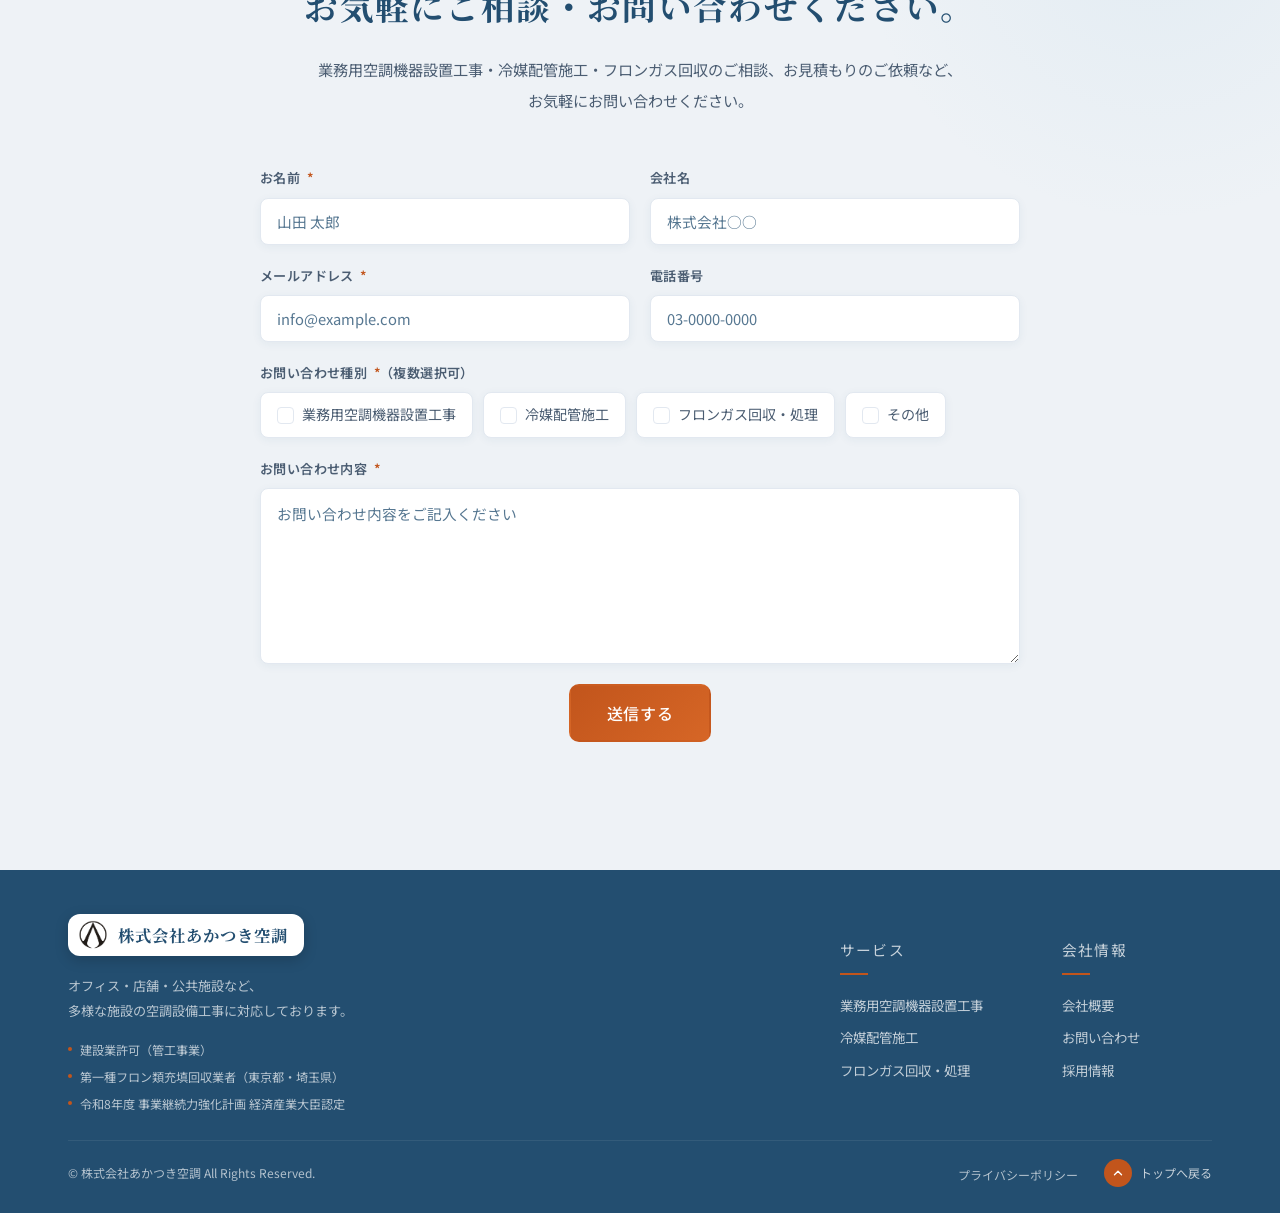
==== commit 354bc242: "1024変更" ====
--- a/index.html
+++ b/index.html
@@ -3,21 +3,21 @@
 <head>
     <meta charset="UTF-8">
     <meta name="viewport" content="width=device-width, initial-scale=1.0">
-    <meta name="description" content="株式会社あかつき空調 - 業務用空調設備工事・メンテナンスを通じて、多様な施設の快適で安全な空間づくりを長期にわたり支えています。">
-    <title>株式会社あかつき空調 | 業務用空調設備工事・メンテナンス</title>
+    <meta name="description" content="株式会社あかつき空調 - 業務用空調機器設置工事・メンテナンスを通じて、多様な施設の快適で安全な空間づくりを長期にわたり支えています。">
+    <title>株式会社あかつき空調 | 業務用空調機器設置工事・メンテナンス</title>
     <!-- SEO: 本番公開時は https://example.com を実際のドメインに置き換えてください -->
     <link rel="canonical" href="https://example.com/">
     <meta name="robots" content="index, follow">
     <meta property="og:type" content="website">
     <meta property="og:site_name" content="株式会社あかつき空調">
     <meta property="og:locale" content="ja_JP">
-    <meta property="og:title" content="株式会社あかつき空調 | 業務用空調設備工事・メンテナンス">
-    <meta property="og:description" content="株式会社あかつき空調 - 業務用空調設備工事・メンテナンスを通じて、多様な施設の快適で安全な空間づくりを長期にわたり支えています。">
+    <meta property="og:title" content="株式会社あかつき空調 | 業務用空調機器設置工事・メンテナンス">
+    <meta property="og:description" content="株式会社あかつき空調 - 業務用空調機器設置工事・メンテナンスを通じて、多様な施設の快適で安全な空間づくりを長期にわたり支えています。">
     <meta property="og:url" content="https://example.com/">
     <meta property="og:image" content="https://example.com/images/hero-photo.jpg.jpg">
     <meta name="twitter:card" content="summary_large_image">
-    <meta name="twitter:title" content="株式会社あかつき空調 | 業務用空調設備工事・メンテナンス">
-    <meta name="twitter:description" content="株式会社あかつき空調 - 業務用空調設備工事・メンテナンスを通じて、多様な施設の快適で安全な空間づくりを長期にわたり支えています。">
+    <meta name="twitter:title" content="株式会社あかつき空調 | 業務用空調機器設置工事・メンテナンス">
+    <meta name="twitter:description" content="株式会社あかつき空調 - 業務用空調機器設置工事・メンテナンスを通じて、多様な施設の快適で安全な空間づくりを長期にわたり支えています。">
     <meta name="twitter:image" content="https://example.com/images/hero-photo.jpg.jpg">
     <link rel="icon" type="image/svg+xml" href="images/favicon.svg">
     <link rel="stylesheet" href="style.css?v=20260905">
@@ -31,7 +31,7 @@
         "name": "株式会社あかつき空調",
         "url": "https://example.com/",
         "logo": "https://example.com/images/favicon.svg",
-        "description": "業務用空調設備工事・冷媒配管施工・フロンガス回収処理を手がける空調設備の専門会社。",
+        "description": "業務用空調機器設置工事・冷媒配管施工・フロンガス回収処理を手がける空調設備の専門会社。",
         "foundingDate": "2025-05-23",
         "founder": {
             "@type": "Person",
@@ -127,7 +127,7 @@
 
                     <div class="service-card reveal">
                         <div class="service-card__num">01</div>
-                        <h3 class="service-card__title">業務用空調設備工事</h3>
+                        <h3 class="service-card__title">業務用空調機器設置工事</h3>
                         <p class="service-card__text">オフィス・工場・商業施設など、建物の用途に応じた最適な空調設備の設計・施工を行います。新設から既存設備の更新・省エネ化まで、豊富な実績と高い技術力でお客様のニーズにお応えします。</p>
                         <ul class="service-card__list">
                             <li>新規設備工事・増設対応</li>
@@ -178,10 +178,10 @@
 
                     <article class="case-card reveal">
                         <div class="case-card__thumb case-card__thumb--office" data-slider>
-                            <img class="case-card__thumb-slide" src="images/オフィス①.jpg" alt="オフィスビルの業務用空調設備工事" loading="lazy">
-                            <img class="case-card__thumb-slide" src="images/オフィス②.jpg" alt="オフィスビルの業務用空調設備工事" loading="lazy">
-                            <img class="case-card__thumb-slide" src="images/オフィス③.jpg" alt="オフィスビルの業務用空調設備工事" loading="lazy">
-                            <img class="case-card__thumb-slide" src="images/オフィス④.jpg" alt="オフィスビルの業務用空調設備工事" loading="lazy">
+                            <img class="case-card__thumb-slide" src="images/❶新オフィス.jpg" alt="オフィスビルの業務用空調機器設置工事" loading="lazy">
+                            <img class="case-card__thumb-slide" src="images/❷新オフィス.jpg" alt="オフィスビルの業務用空調機器設置工事" loading="lazy">
+                            <img class="case-card__thumb-slide" src="images/❸新オフィス.jpg" alt="オフィスビルの業務用空調機器設置工事" loading="lazy">
+                            <img class="case-card__thumb-slide" src="images/❹新オフィス.jpg" alt="オフィスビルの業務用空調機器設置工事" loading="lazy">
                             <span class="case-card__category">オフィス</span>
                             <div class="case-card__thumb-dots" data-dots></div>
                         </div>
@@ -193,10 +193,11 @@
 
                     <article class="case-card reveal">
                         <div class="case-card__thumb case-card__thumb--school" data-slider>
-                            <img class="case-card__thumb-slide" src="images/教育施設①.jpg" alt="学校施設の業務用空調設備工事" loading="lazy">
-                            <img class="case-card__thumb-slide" src="images/教育施設②.jpg" alt="学校施設の業務用空調設備工事" loading="lazy">
-                            <img class="case-card__thumb-slide" src="images/教育施設③.jpg" alt="学校施設の業務用空調設備工事" loading="lazy">
-                            <img class="case-card__thumb-slide" src="images/教育施設④.jpg" alt="学校施設の業務用空調設備工事" loading="lazy">
+                            <img class="case-card__thumb-slide" src="images/❶新学校関連施設.jpg" alt="学校施設の業務用空調機器設置工事" loading="lazy">
+                            <img class="case-card__thumb-slide" src="images/❷新学校関連施設.jpg" alt="学校施設の業務用空調機器設置工事" loading="lazy">
+                            <img class="case-card__thumb-slide" src="images/❸新学校関連施設.jpg" alt="学校施設の業務用空調機器設置工事" loading="lazy">
+                            <img class="case-card__thumb-slide" src="images/❹新学校関連施設.jpg" alt="学校施設の業務用空調機器設置工事" loading="lazy">
+                            <img class="case-card__thumb-slide" src="images/❺新学校関連施設.jpg" alt="学校施設の業務用空調機器設置工事" loading="lazy">
                             <span class="case-card__category">教育施設</span>
                             <div class="case-card__thumb-dots" data-dots></div>
                         </div>
@@ -208,9 +209,6 @@
 
                     <article class="case-card reveal">
                         <div class="case-card__thumb case-card__thumb--tenant" data-slider>
-                            <img class="case-card__thumb-slide" src="images/テナント①.jpg" alt="テナントの業務用空調設備工事" loading="lazy">
-                            <img class="case-card__thumb-slide" src="images/テナント②.jpg" alt="テナントの業務用空調設備工事" loading="lazy">
-                            <img class="case-card__thumb-slide" src="images/テナント③.jpg" alt="テナントの業務用空調設備工事" loading="lazy">
                             <span class="case-card__category">テナント</span>
                             <div class="case-card__thumb-dots" data-dots></div>
                         </div>
@@ -222,8 +220,8 @@
 
                     <article class="case-card reveal">
                         <div class="case-card__thumb case-card__thumb--warehouse" data-slider>
-                            <img class="case-card__thumb-slide" src="images/大型倉庫①.jpg" alt="大型倉庫の業務用空調設備工事" loading="lazy">
-                            <img class="case-card__thumb-slide" src="images/大型倉庫②.jpg" alt="大型倉庫の業務用空調設備工事" loading="lazy">
+                            <img class="case-card__thumb-slide" src="images/❶新大型倉庫.jpg" alt="大型倉庫の業務用空調機器設置工事" loading="lazy">
+                            <img class="case-card__thumb-slide" src="images/❷新大型倉庫.jpg" alt="大型倉庫の業務用空調機器設置工事" loading="lazy">
                             <span class="case-card__category">物流施設</span>
                             <div class="case-card__thumb-dots" data-dots></div>
                         </div>
@@ -245,7 +243,7 @@
                     <span class="section-label">CONTACT</span>
                     <h2 class="contact__title">お気軽にご相談・お問い合わせください。</h2>
                     <p class="contact__desc">
-                        業務用空調設備工事・冷媒配管施工・フロンガス回収のご相談、お見積もりのご依頼など、<br class="pc-only">
+                        業務用空調機器設置工事・冷媒配管施工・フロンガス回収のご相談、お見積もりのご依頼など、<br class="pc-only">
                         お気軽にお問い合わせください。
                     </p>
 
@@ -274,8 +272,8 @@
                             <span class="contact__label" id="cf-type-label">お問い合わせ種別 <span class="contact__required">*</span>（複数選択可）</span>
                             <div class="contact__checkbox-group" id="cf-type" role="group" aria-labelledby="cf-type-label">
                                 <label class="contact__checkbox">
-                                    <input type="checkbox" class="contact__checkbox-input" value="業務用空調設備工事">
-                                    <span>業務用空調設備工事</span>
+                                    <input type="checkbox" class="contact__checkbox-input" value="業務用空調機器設置工事">
+                                    <span>業務用空調機器設置工事</span>
                                 </label>
                                 <label class="contact__checkbox">
                                     <input type="checkbox" class="contact__checkbox-input" value="冷媒配管施工">
@@ -329,7 +327,7 @@
                     <div class="footer__col">
                         <h4 class="footer__col-title">サービス</h4>
                         <ul>
-                            <li><a href="service-construction.html">業務用空調設備工事</a></li>
+                            <li><a href="service-construction.html">業務用空調機器設置工事</a></li>
                             <li><a href="service-maintenance.html">冷媒配管施工</a></li>
                             <li><a href="service-freon.html">フロンガス回収・処理</a></li>
                         </ul>
--- a/style.css
+++ b/style.css
@@ -703,7 +703,7 @@
 
 /* Thumbnail */
 .case-card__thumb {
-    aspect-ratio: 4 / 3;
+    aspect-ratio: 3 / 4;
     position: relative;
     display: flex;
     align-items: center;
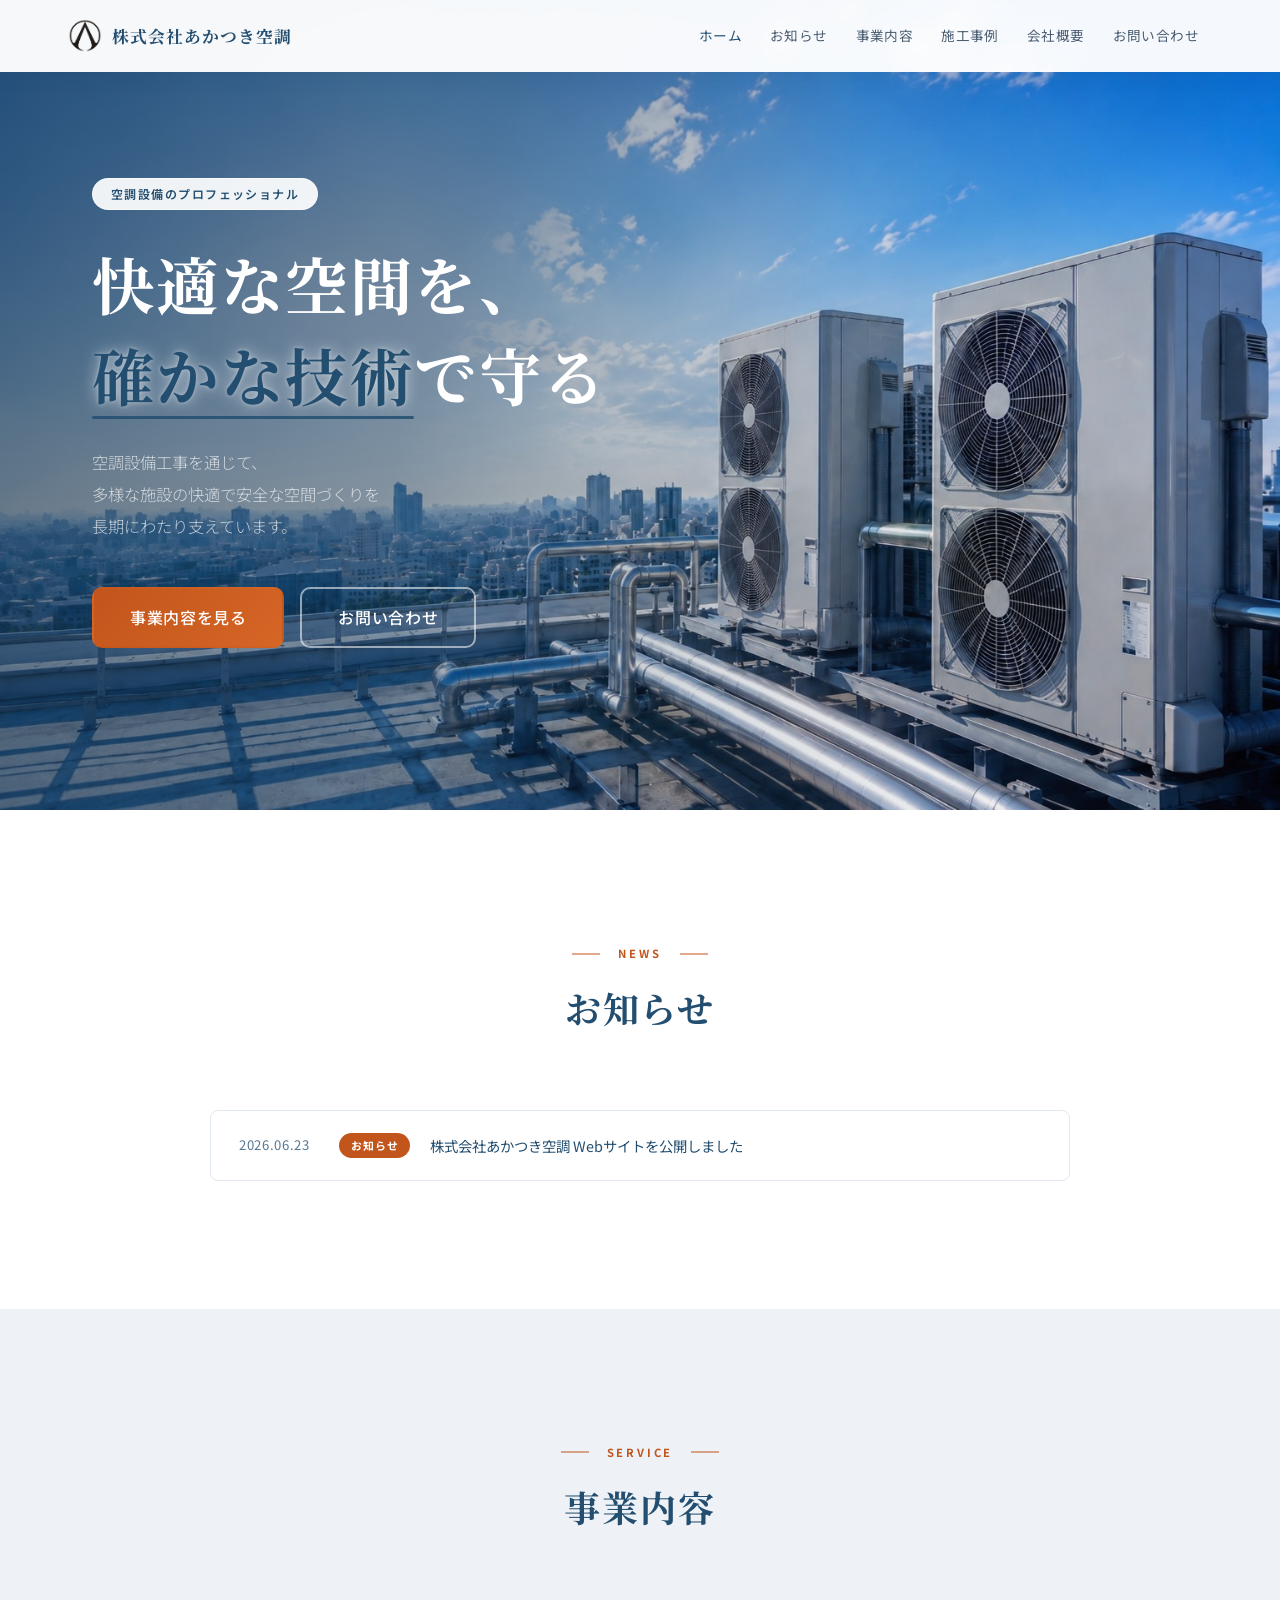
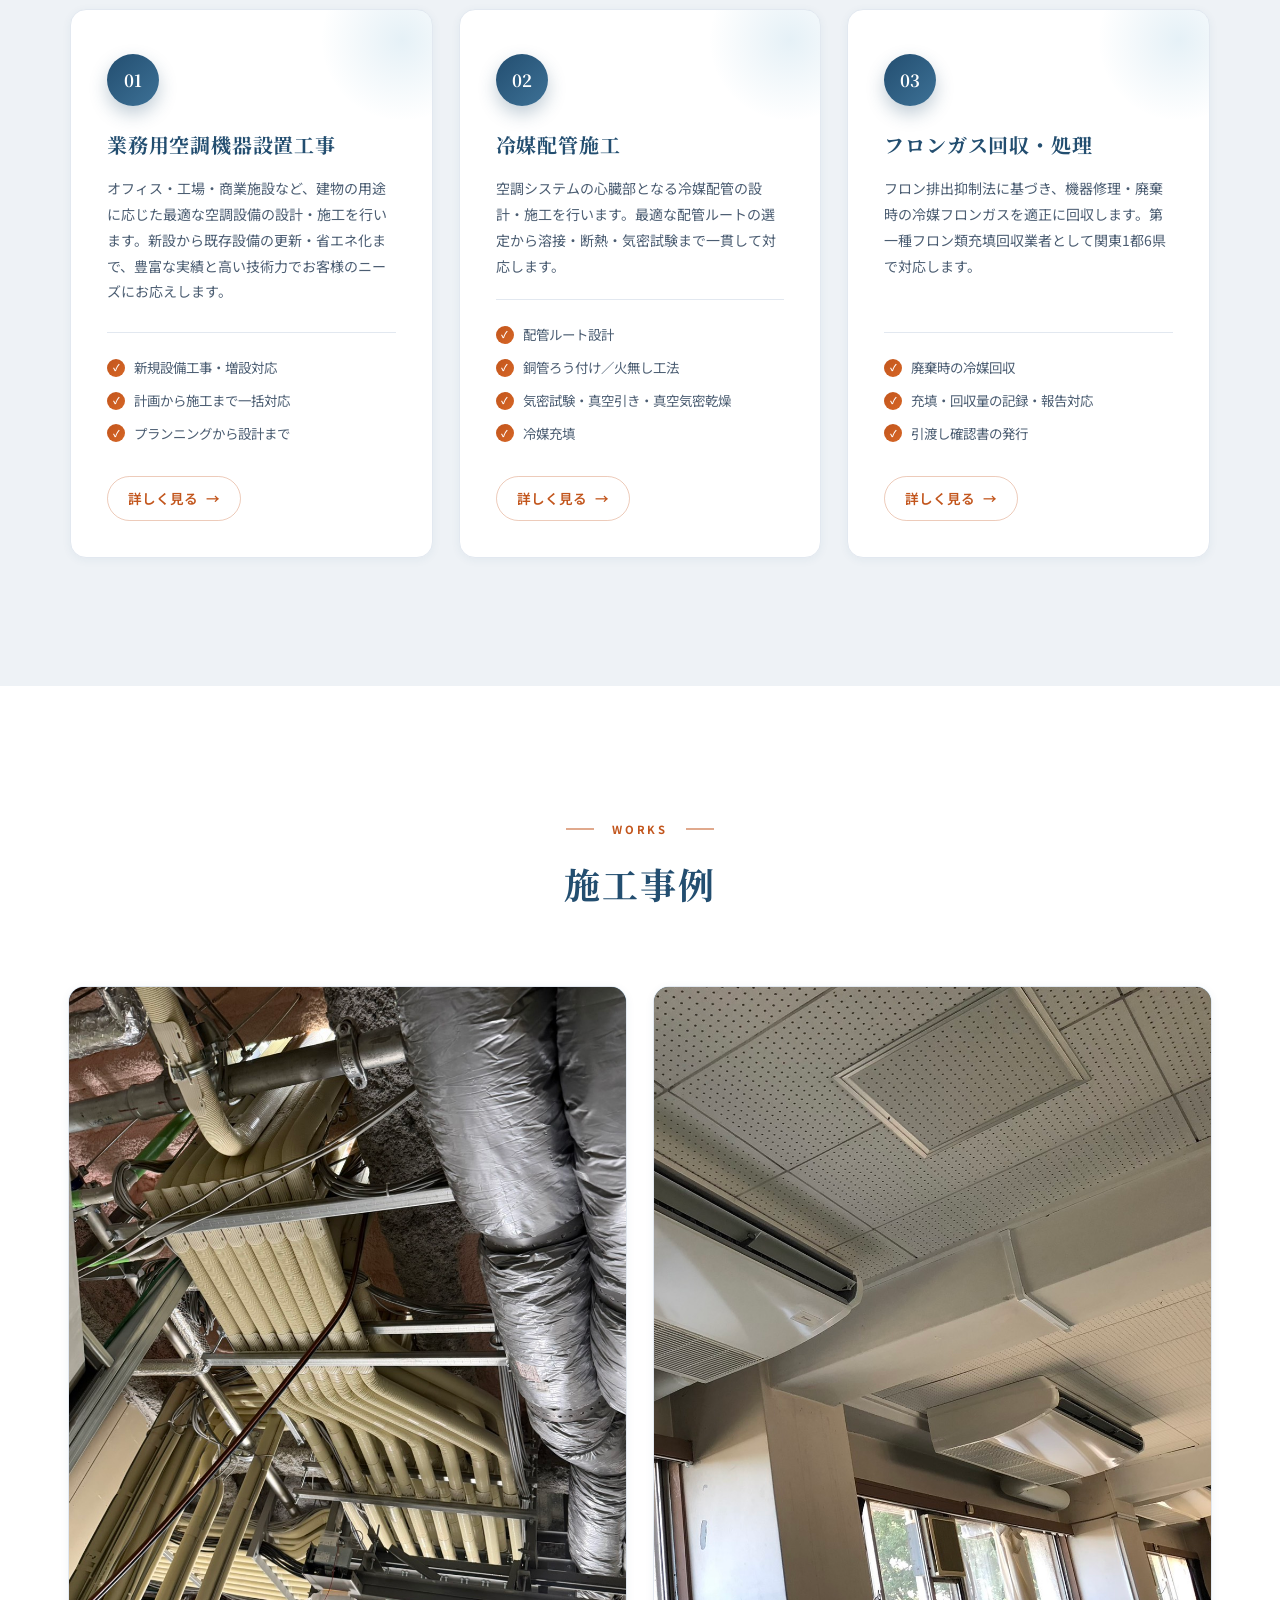
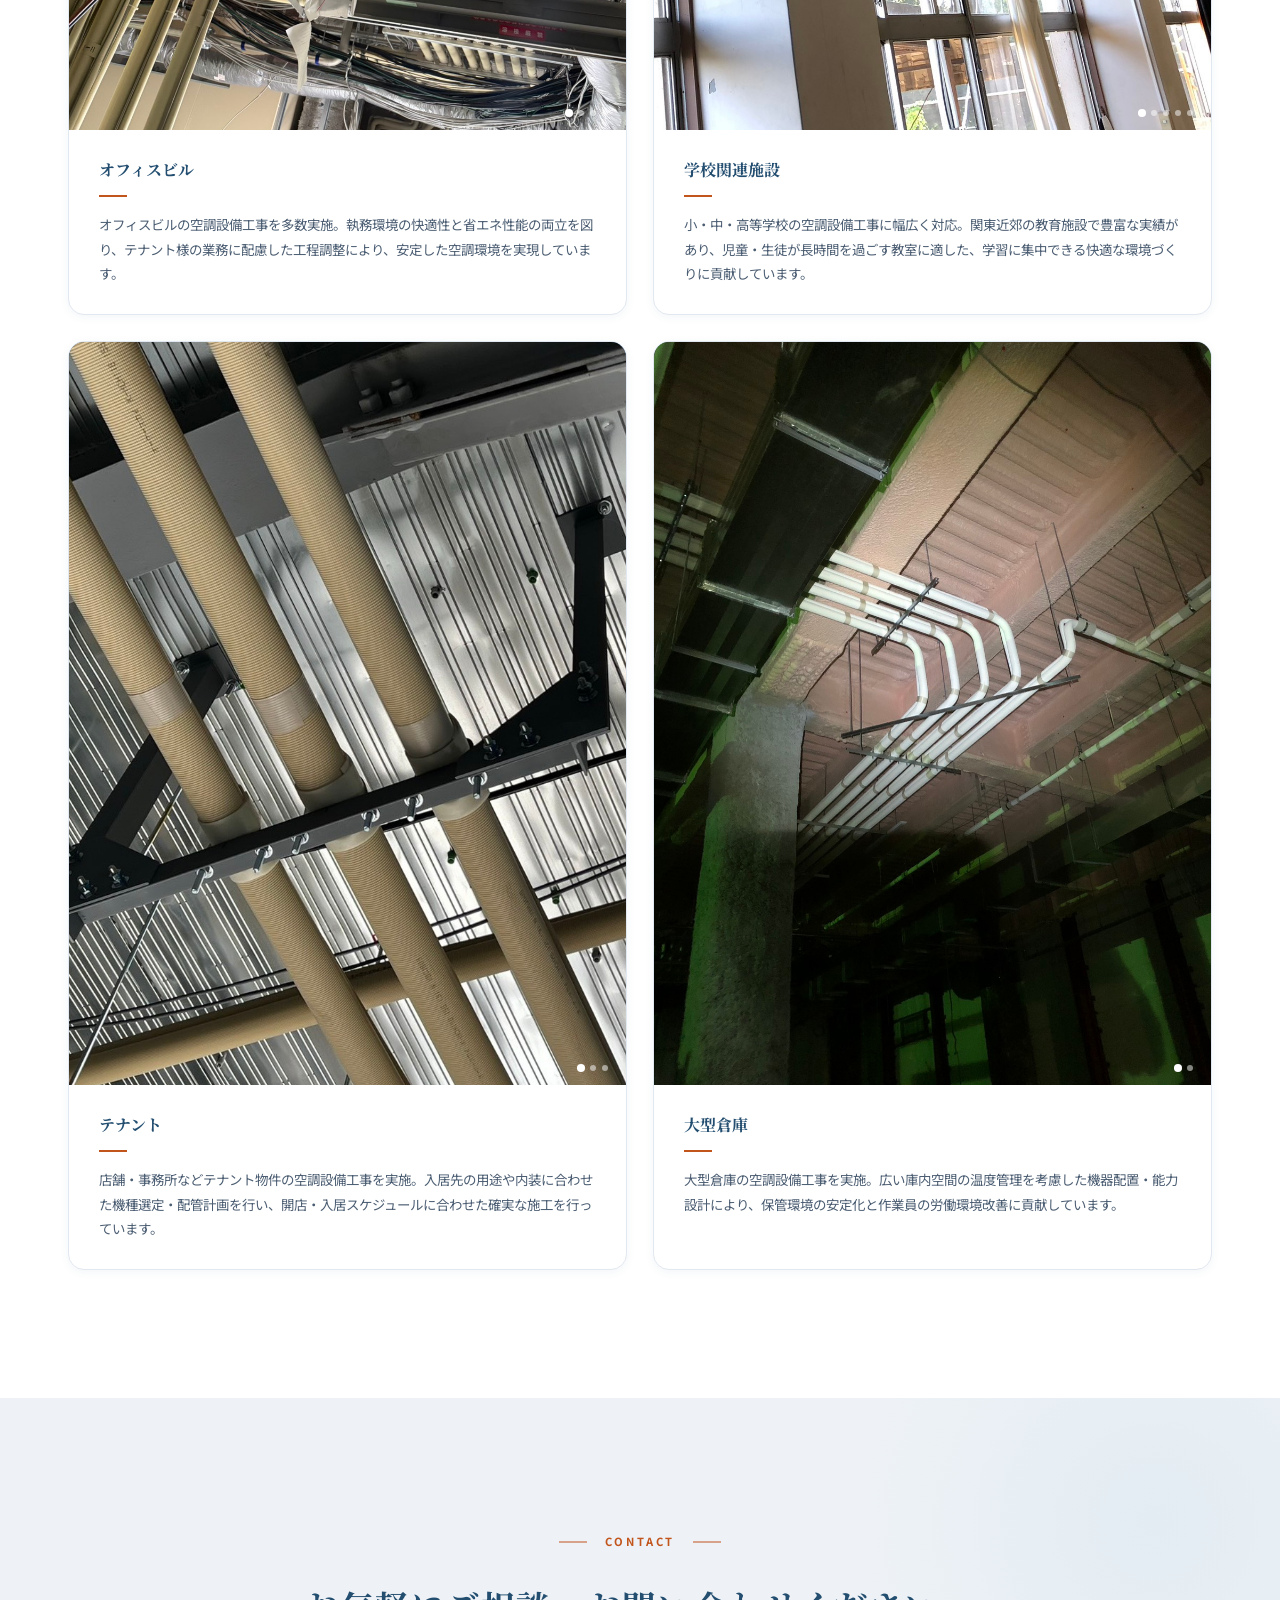
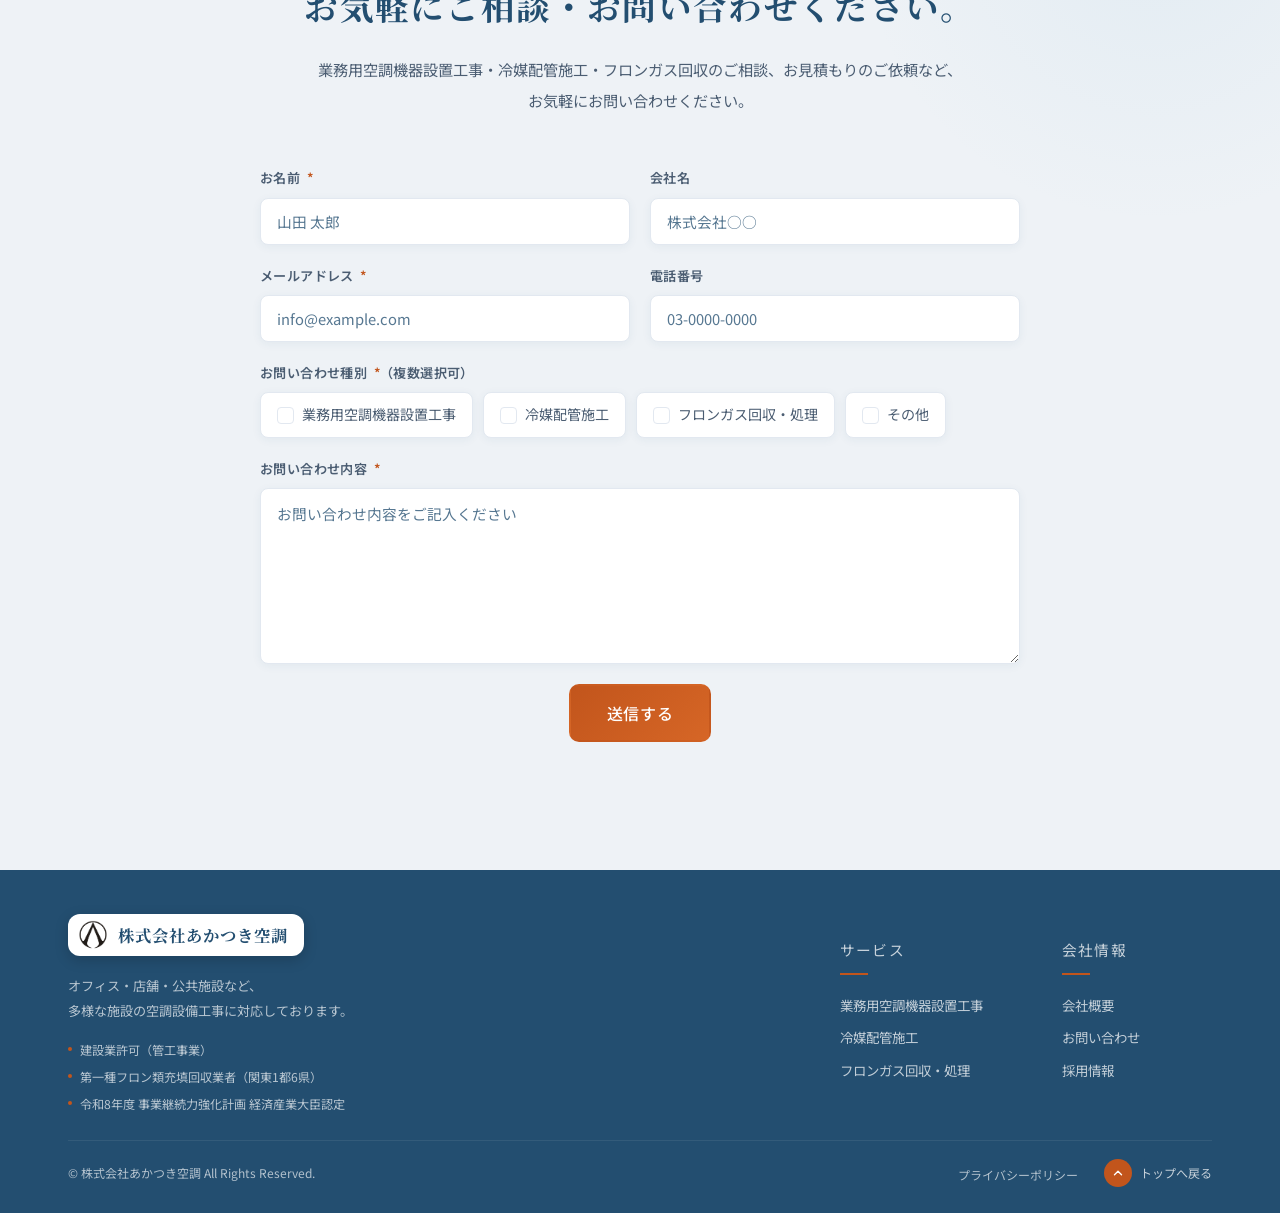
==== commit dfb4d969: "施工事例テナント画像追加・カテゴリラベル削除・フロン登録番号を1都6県分に更新 Co-Authored-By: Claude Opus 5.5 <noreply@anthropic.com>" ====
--- a/index.html
+++ b/index.html
@@ -153,7 +153,7 @@
                     <div class="service-card reveal">
                         <div class="service-card__num">03</div>
                         <h3 class="service-card__title">フロンガス回収・処理</h3>
-                        <p class="service-card__text">フロン排出抑制法に基づき、機器修理・廃棄時の冷媒フロンガスを適正に回収します。第一種フロン類充填回収業者として東京都・埼玉県で対応します。</p>
+                        <p class="service-card__text">フロン排出抑制法に基づき、機器修理・廃棄時の冷媒フロンガスを適正に回収します。第一種フロン類充填回収業者として関東1都6県で対応します。</p>
                         <ul class="service-card__list">
                             <li>廃棄時の冷媒回収</li>
                             <li>充填・回収量の記録・報告対応</li>
@@ -182,7 +182,6 @@
                             <img class="case-card__thumb-slide" src="images/❷新オフィス.jpg" alt="オフィスビルの業務用空調機器設置工事" loading="lazy">
                             <img class="case-card__thumb-slide" src="images/❸新オフィス.jpg" alt="オフィスビルの業務用空調機器設置工事" loading="lazy">
                             <img class="case-card__thumb-slide" src="images/❹新オフィス.jpg" alt="オフィスビルの業務用空調機器設置工事" loading="lazy">
-                            <span class="case-card__category">オフィス</span>
                             <div class="case-card__thumb-dots" data-dots></div>
                         </div>
                         <div class="case-card__body">
@@ -198,7 +197,6 @@
                             <img class="case-card__thumb-slide" src="images/❸新学校関連施設.jpg" alt="学校施設の業務用空調機器設置工事" loading="lazy">
                             <img class="case-card__thumb-slide" src="images/❹新学校関連施設.jpg" alt="学校施設の業務用空調機器設置工事" loading="lazy">
                             <img class="case-card__thumb-slide" src="images/❺新学校関連施設.jpg" alt="学校施設の業務用空調機器設置工事" loading="lazy">
-                            <span class="case-card__category">教育施設</span>
                             <div class="case-card__thumb-dots" data-dots></div>
                         </div>
                         <div class="case-card__body">
@@ -209,7 +207,9 @@
 
                     <article class="case-card reveal">
                         <div class="case-card__thumb case-card__thumb--tenant" data-slider>
-                            <span class="case-card__category">テナント</span>
+                            <img class="case-card__thumb-slide" src="images/❶新テナント.jpg" alt="テナント物件の業務用空調機器設置工事" loading="lazy">
+                            <img class="case-card__thumb-slide" src="images/❷新テナント.jpg" alt="テナント物件の業務用空調機器設置工事" loading="lazy">
+                            <img class="case-card__thumb-slide" src="images/❸新テナント.jpg" alt="テナント物件の業務用空調機器設置工事" loading="lazy">
                             <div class="case-card__thumb-dots" data-dots></div>
                         </div>
                         <div class="case-card__body">
@@ -222,7 +222,6 @@
                         <div class="case-card__thumb case-card__thumb--warehouse" data-slider>
                             <img class="case-card__thumb-slide" src="images/❶新大型倉庫.jpg" alt="大型倉庫の業務用空調機器設置工事" loading="lazy">
                             <img class="case-card__thumb-slide" src="images/❷新大型倉庫.jpg" alt="大型倉庫の業務用空調機器設置工事" loading="lazy">
-                            <span class="case-card__category">物流施設</span>
                             <div class="case-card__thumb-dots" data-dots></div>
                         </div>
                         <div class="case-card__body">
@@ -318,7 +317,7 @@
                     <p class="footer__desc">オフィス・店舗・公共施設など、<br>多様な施設の空調設備工事に対応しております。</p>
                     <ul class="footer__license-list">
                         <li>建設業許可（管工事業）</li>
-                        <li>第一種フロン類充填回収業者（東京都・埼玉県）</li>
+                        <li>第一種フロン類充填回収業者（関東1都6県）</li>
                         <li>令和8年度 事業継続力強化計画 経済産業大臣認定</li>
                     </ul>
                 </div>
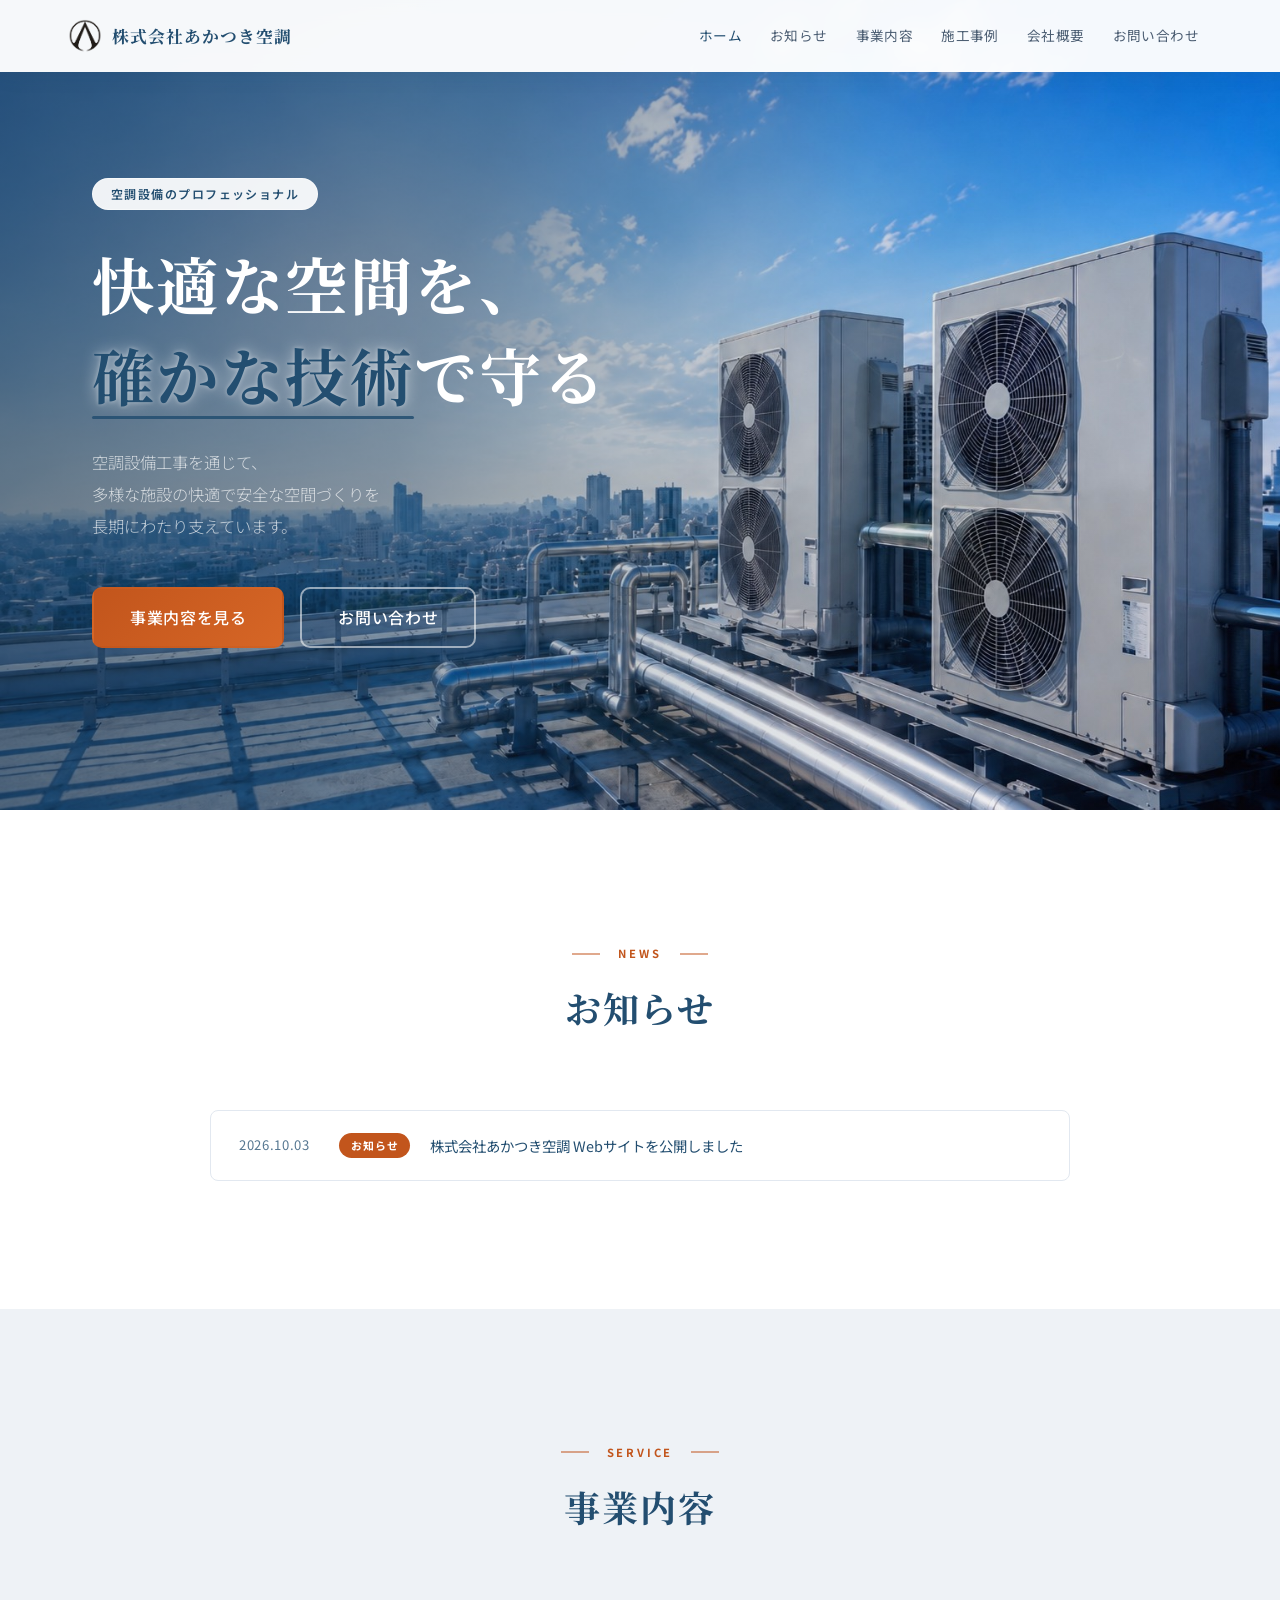
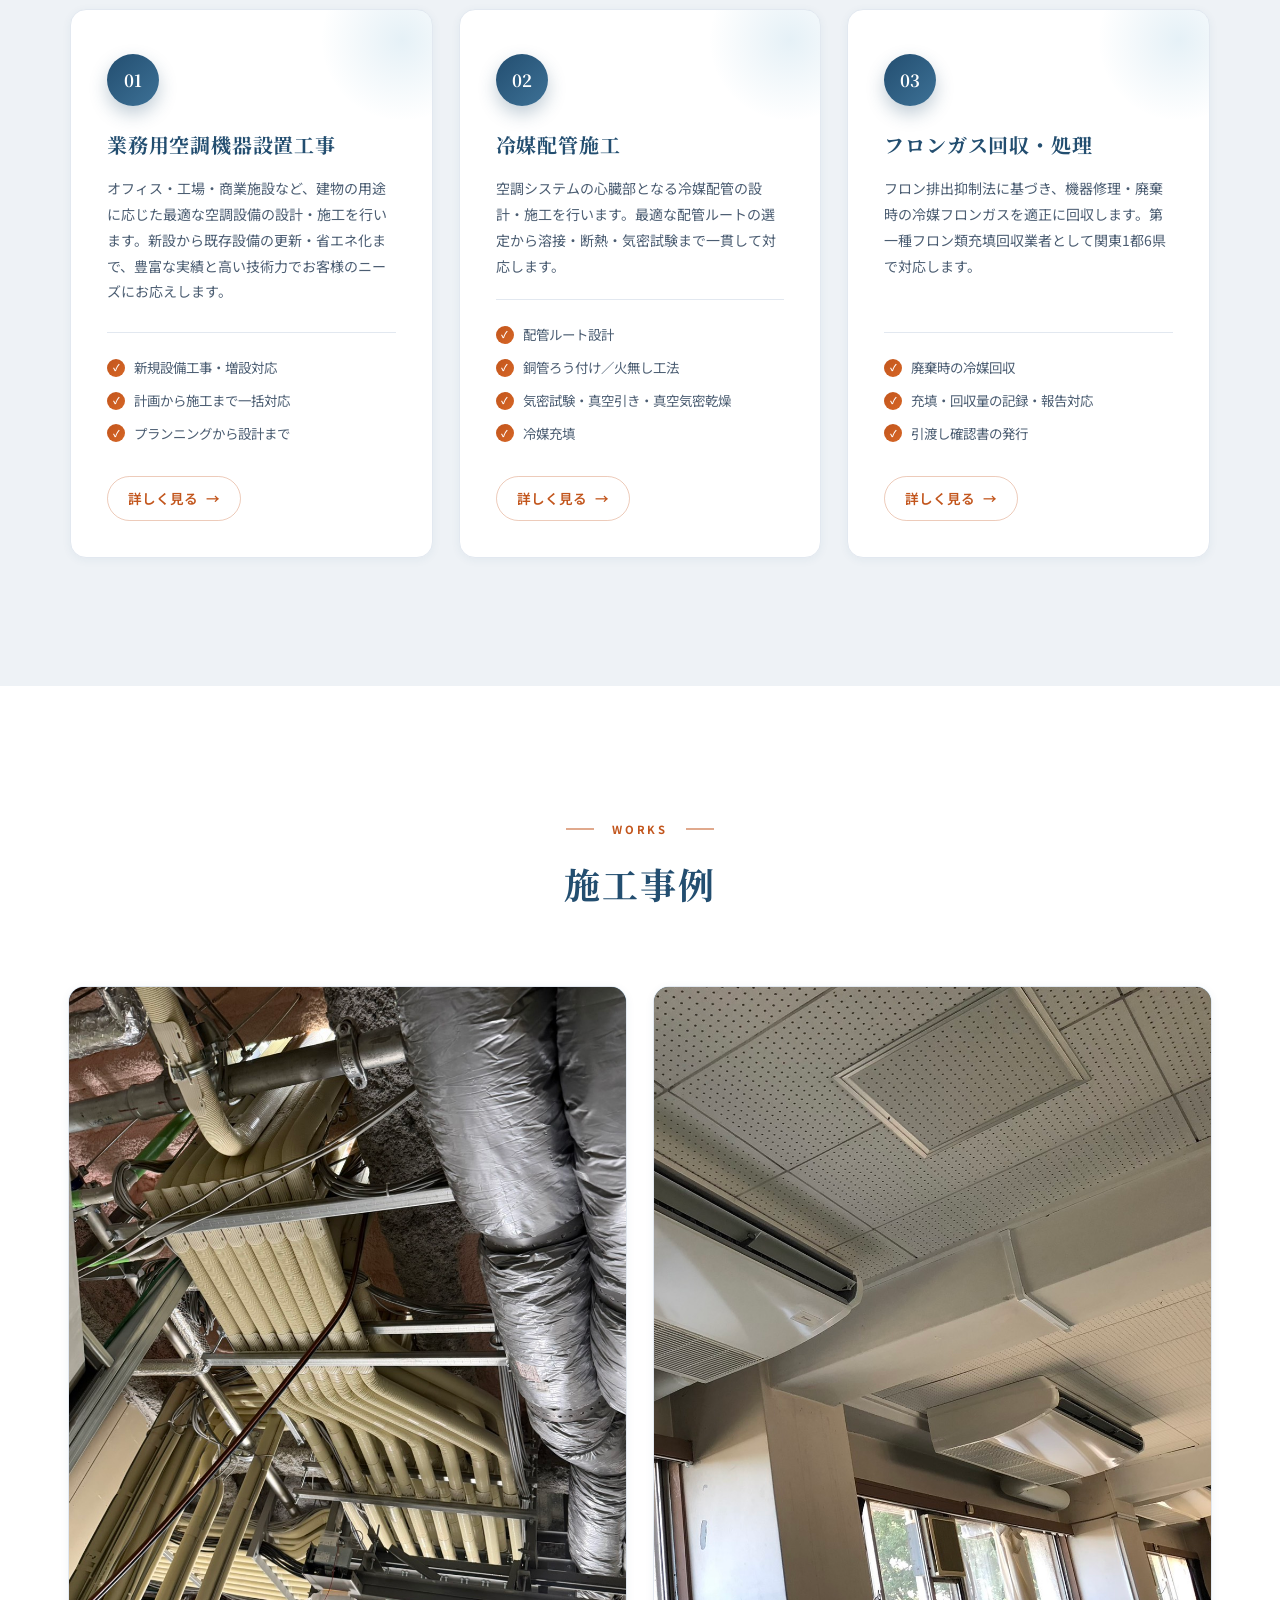
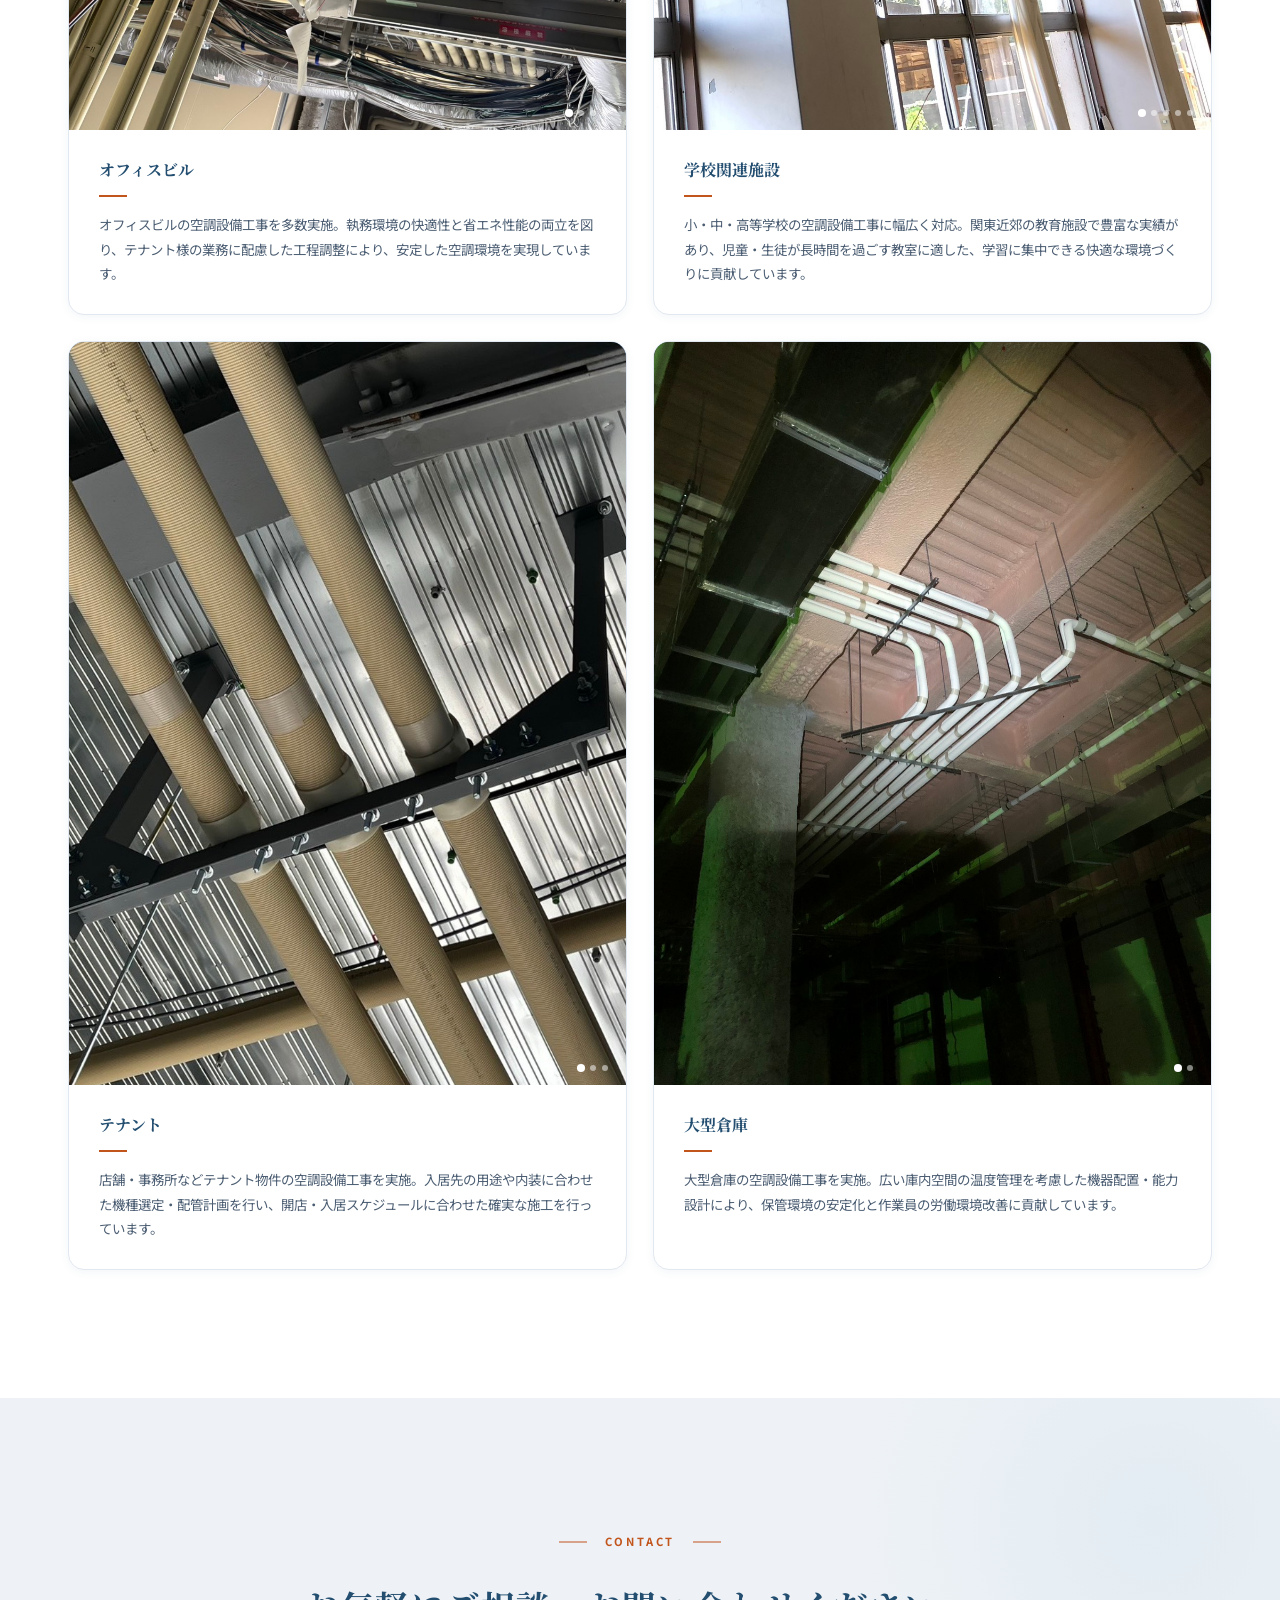
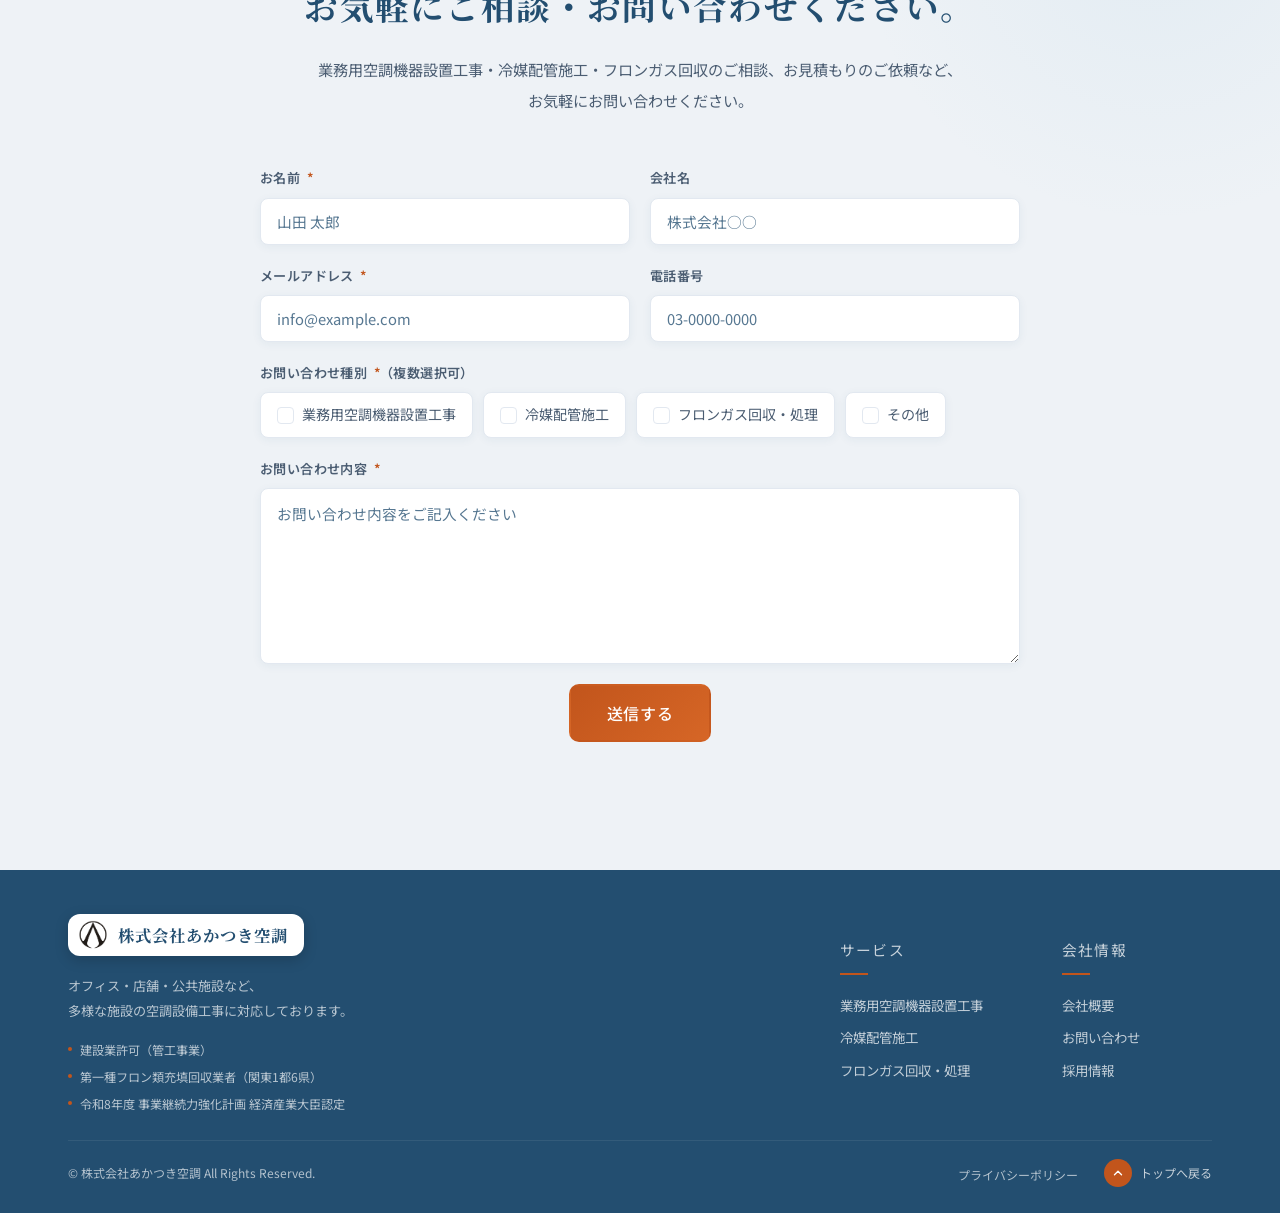
==== commit 68d13698: "代表サインを新画像に差し替え・肩書き追加、登録番号一覧の幅調整、お知らせ/サイトマップ日付を10/3に更新 Co-Authored-By: Claude Opus 5.5 <noreply@anthr" ====
--- a/index.html
+++ b/index.html
@@ -107,7 +107,7 @@
                 </div>
                 <ul class="news__list">
                     <li class="news-item reveal">
-                        <time class="news-item__date" datetime="2026-06-23">2026.06.23</time>
+                        <time class="news-item__date" datetime="2026-10-03">2026.10.03</time>
                         <span class="news-item__cat">お知らせ</span>
                         <span class="news-item__title">株式会社あかつき空調 Webサイトを公開しました</span>
                     </li>
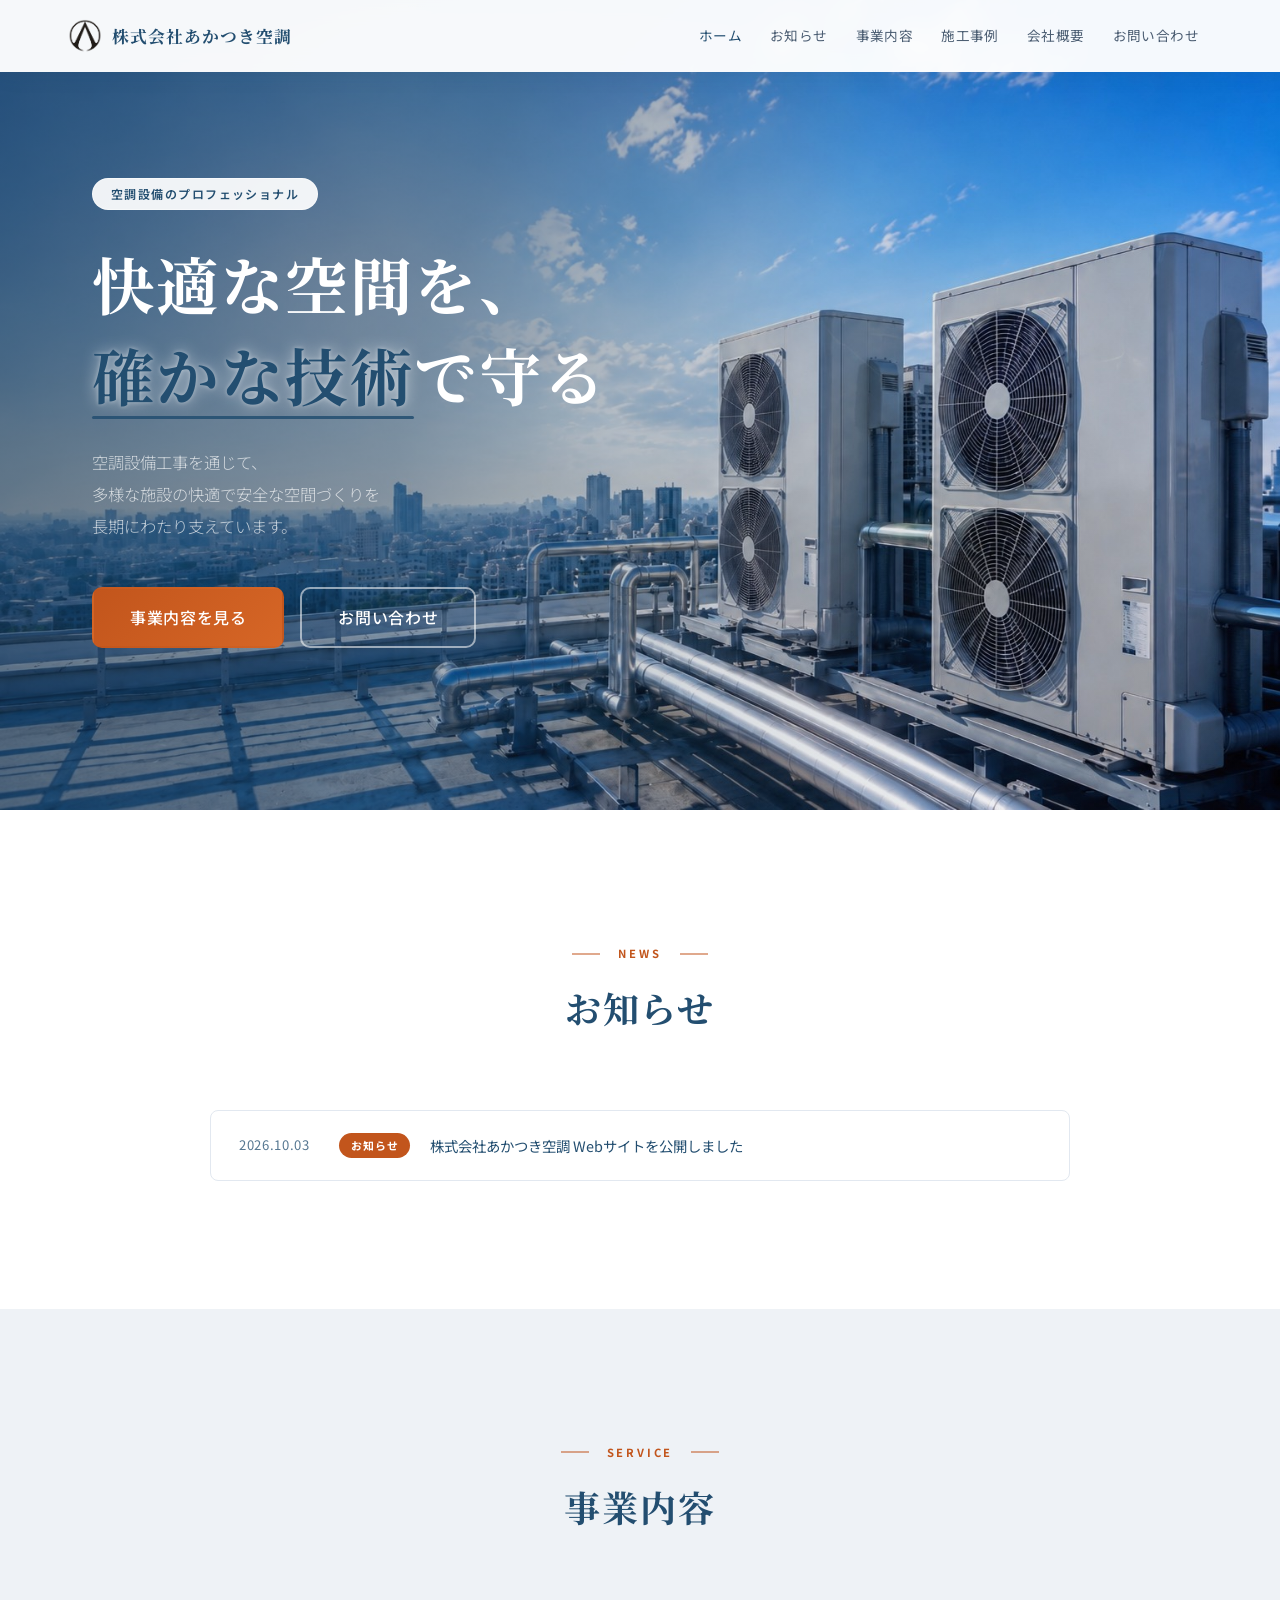
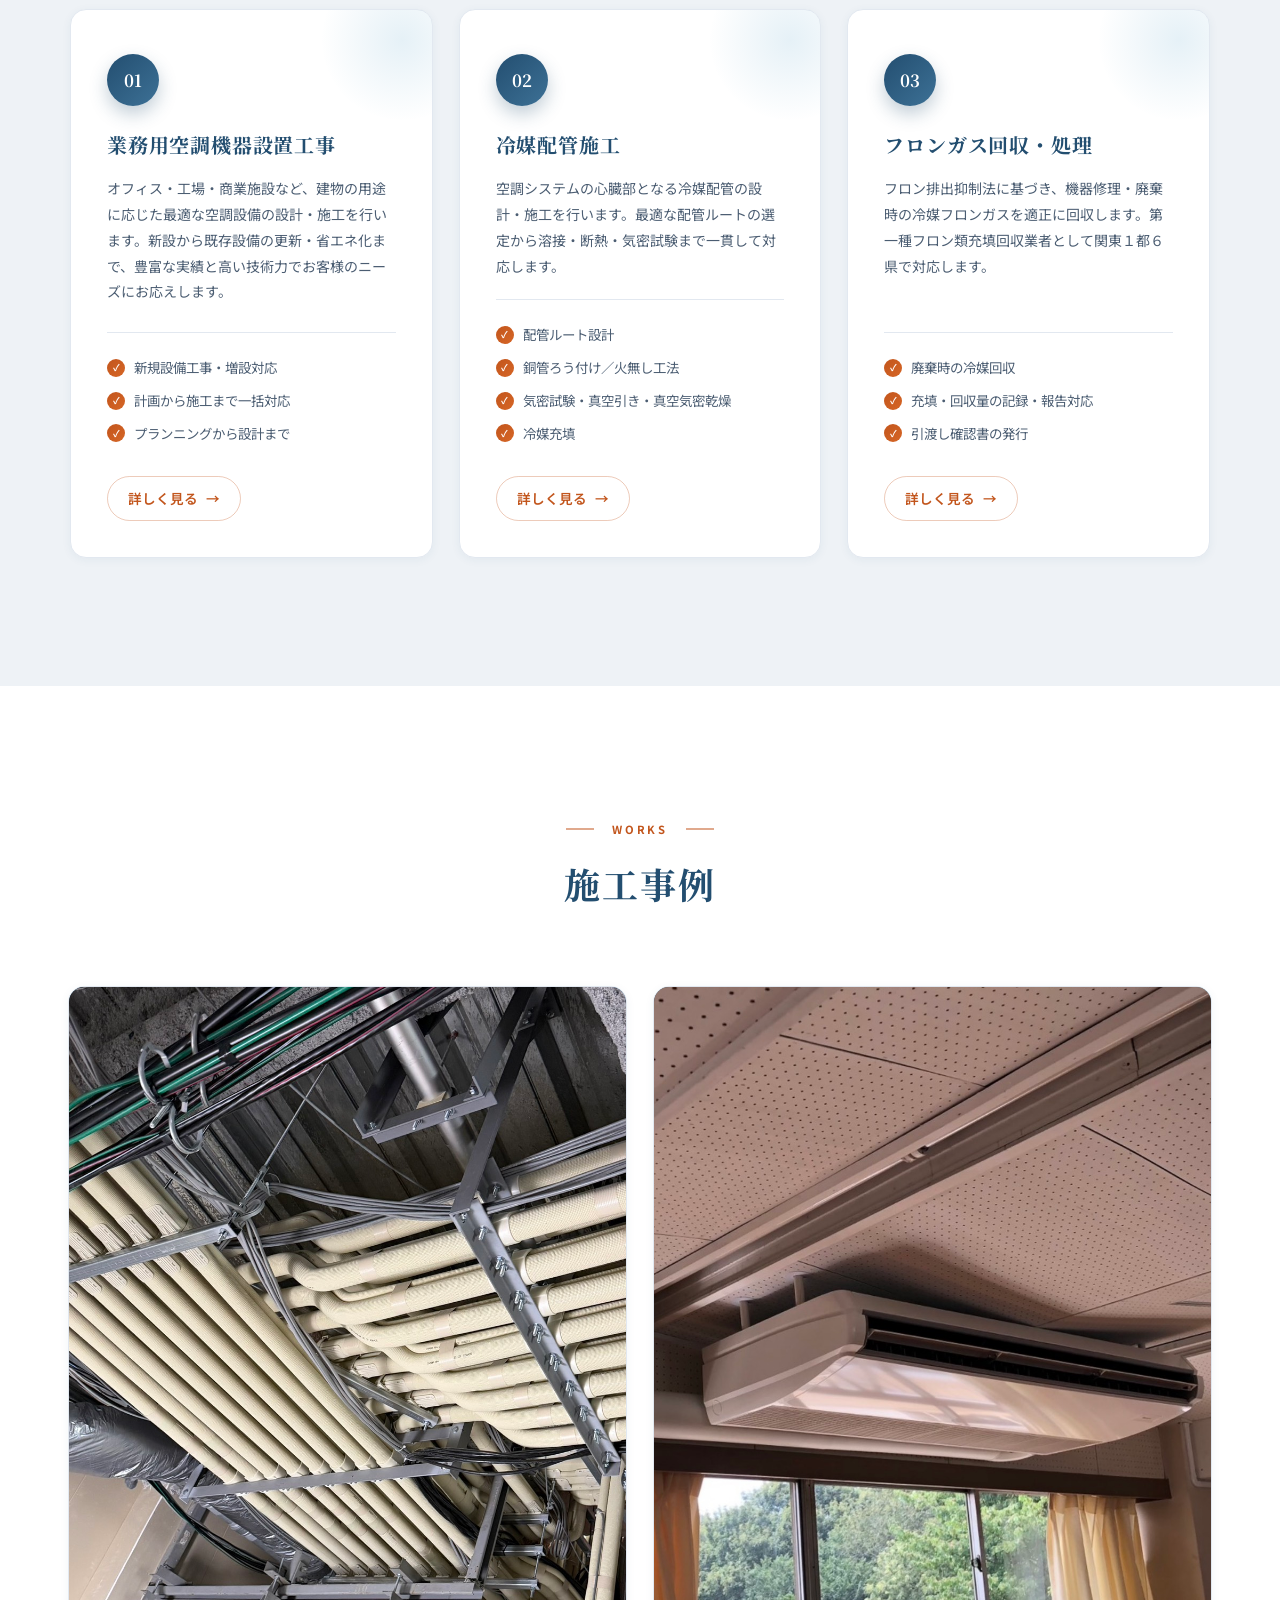
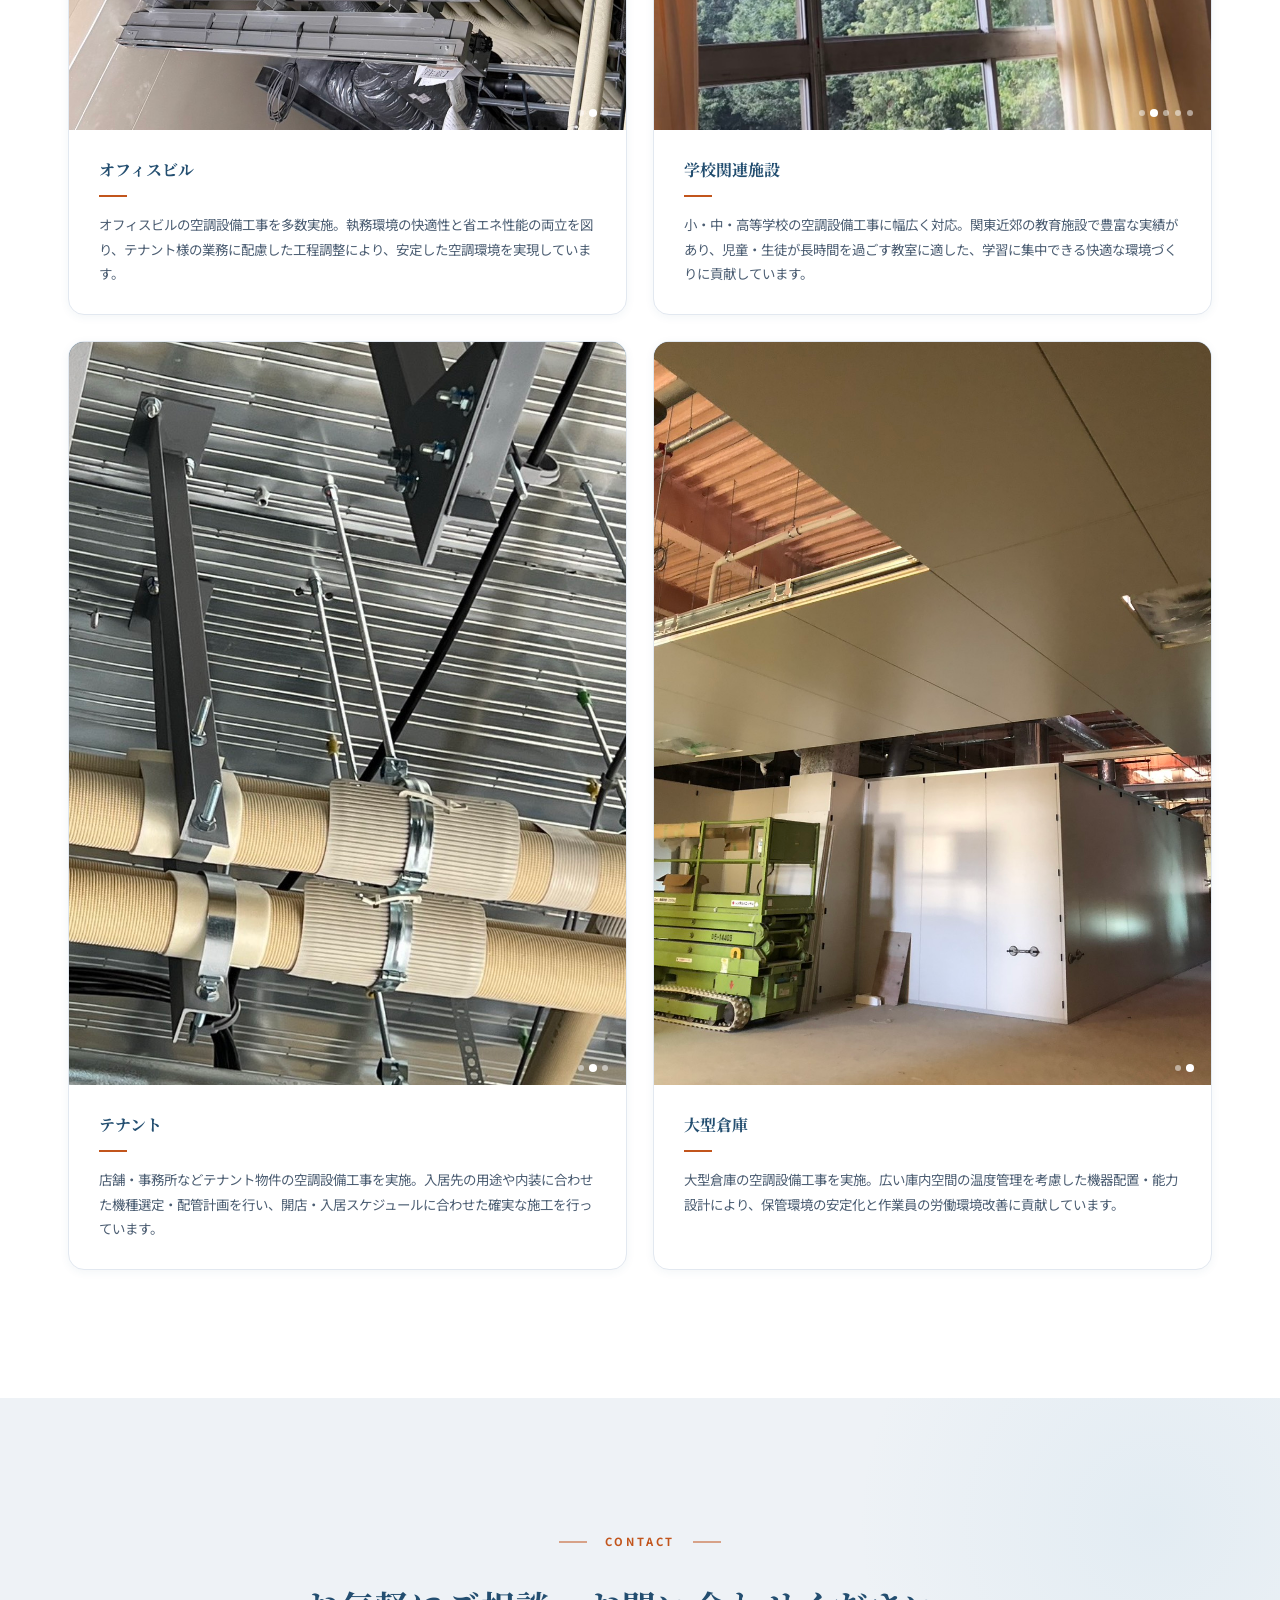
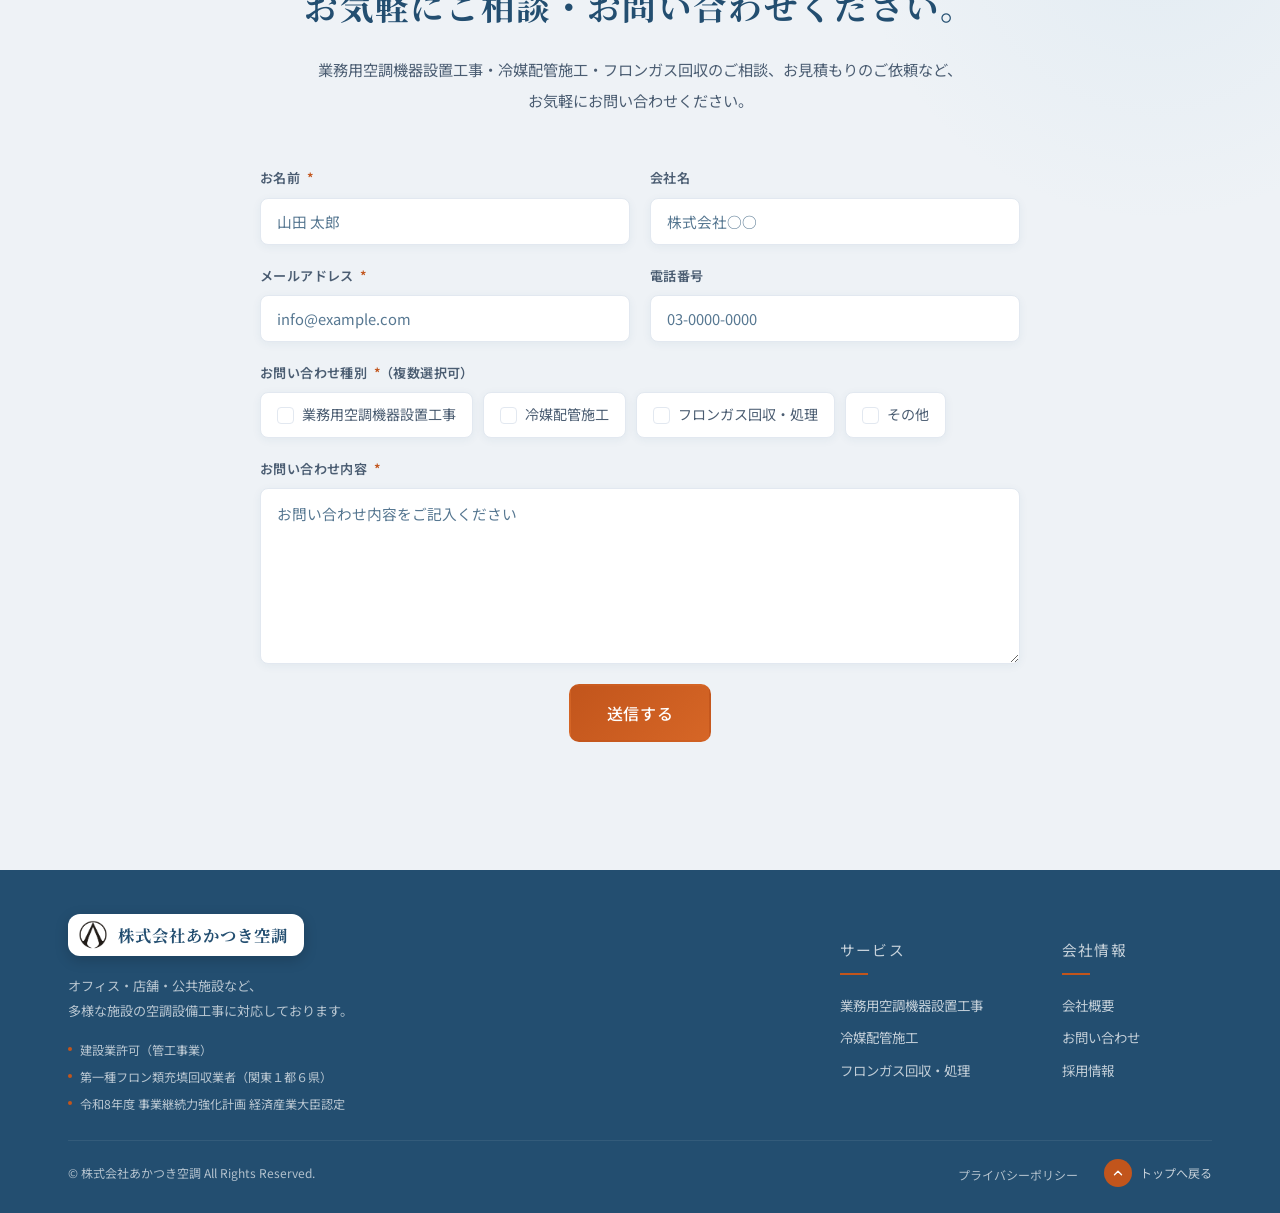
==== commit c81a29f8: "「関東１都６県」を全角表記に統一、オフィスビル施工事例の3枚目画像を削除 Co-Authored-By: Claude Opus 5.5 <noreply@anthropic.com>" ====
--- a/index.html
+++ b/index.html
@@ -153,7 +153,7 @@
                     <div class="service-card reveal">
                         <div class="service-card__num">03</div>
                         <h3 class="service-card__title">フロンガス回収・処理</h3>
-                        <p class="service-card__text">フロン排出抑制法に基づき、機器修理・廃棄時の冷媒フロンガスを適正に回収します。第一種フロン類充填回収業者として関東1都6県で対応します。</p>
+                        <p class="service-card__text">フロン排出抑制法に基づき、機器修理・廃棄時の冷媒フロンガスを適正に回収します。第一種フロン類充填回収業者として関東１都６県で対応します。</p>
                         <ul class="service-card__list">
                             <li>廃棄時の冷媒回収</li>
                             <li>充填・回収量の記録・報告対応</li>
@@ -180,7 +180,6 @@
                         <div class="case-card__thumb case-card__thumb--office" data-slider>
                             <img class="case-card__thumb-slide" src="images/❶新オフィス.jpg" alt="オフィスビルの業務用空調機器設置工事" loading="lazy">
                             <img class="case-card__thumb-slide" src="images/❷新オフィス.jpg" alt="オフィスビルの業務用空調機器設置工事" loading="lazy">
-                            <img class="case-card__thumb-slide" src="images/❸新オフィス.jpg" alt="オフィスビルの業務用空調機器設置工事" loading="lazy">
                             <img class="case-card__thumb-slide" src="images/❹新オフィス.jpg" alt="オフィスビルの業務用空調機器設置工事" loading="lazy">
                             <div class="case-card__thumb-dots" data-dots></div>
                         </div>
@@ -317,7 +316,7 @@
                     <p class="footer__desc">オフィス・店舗・公共施設など、<br>多様な施設の空調設備工事に対応しております。</p>
                     <ul class="footer__license-list">
                         <li>建設業許可（管工事業）</li>
-                        <li>第一種フロン類充填回収業者（関東1都6県）</li>
+                        <li>第一種フロン類充填回収業者（関東１都６県）</li>
                         <li>令和8年度 事業継続力強化計画 経済産業大臣認定</li>
                     </ul>
                 </div>
